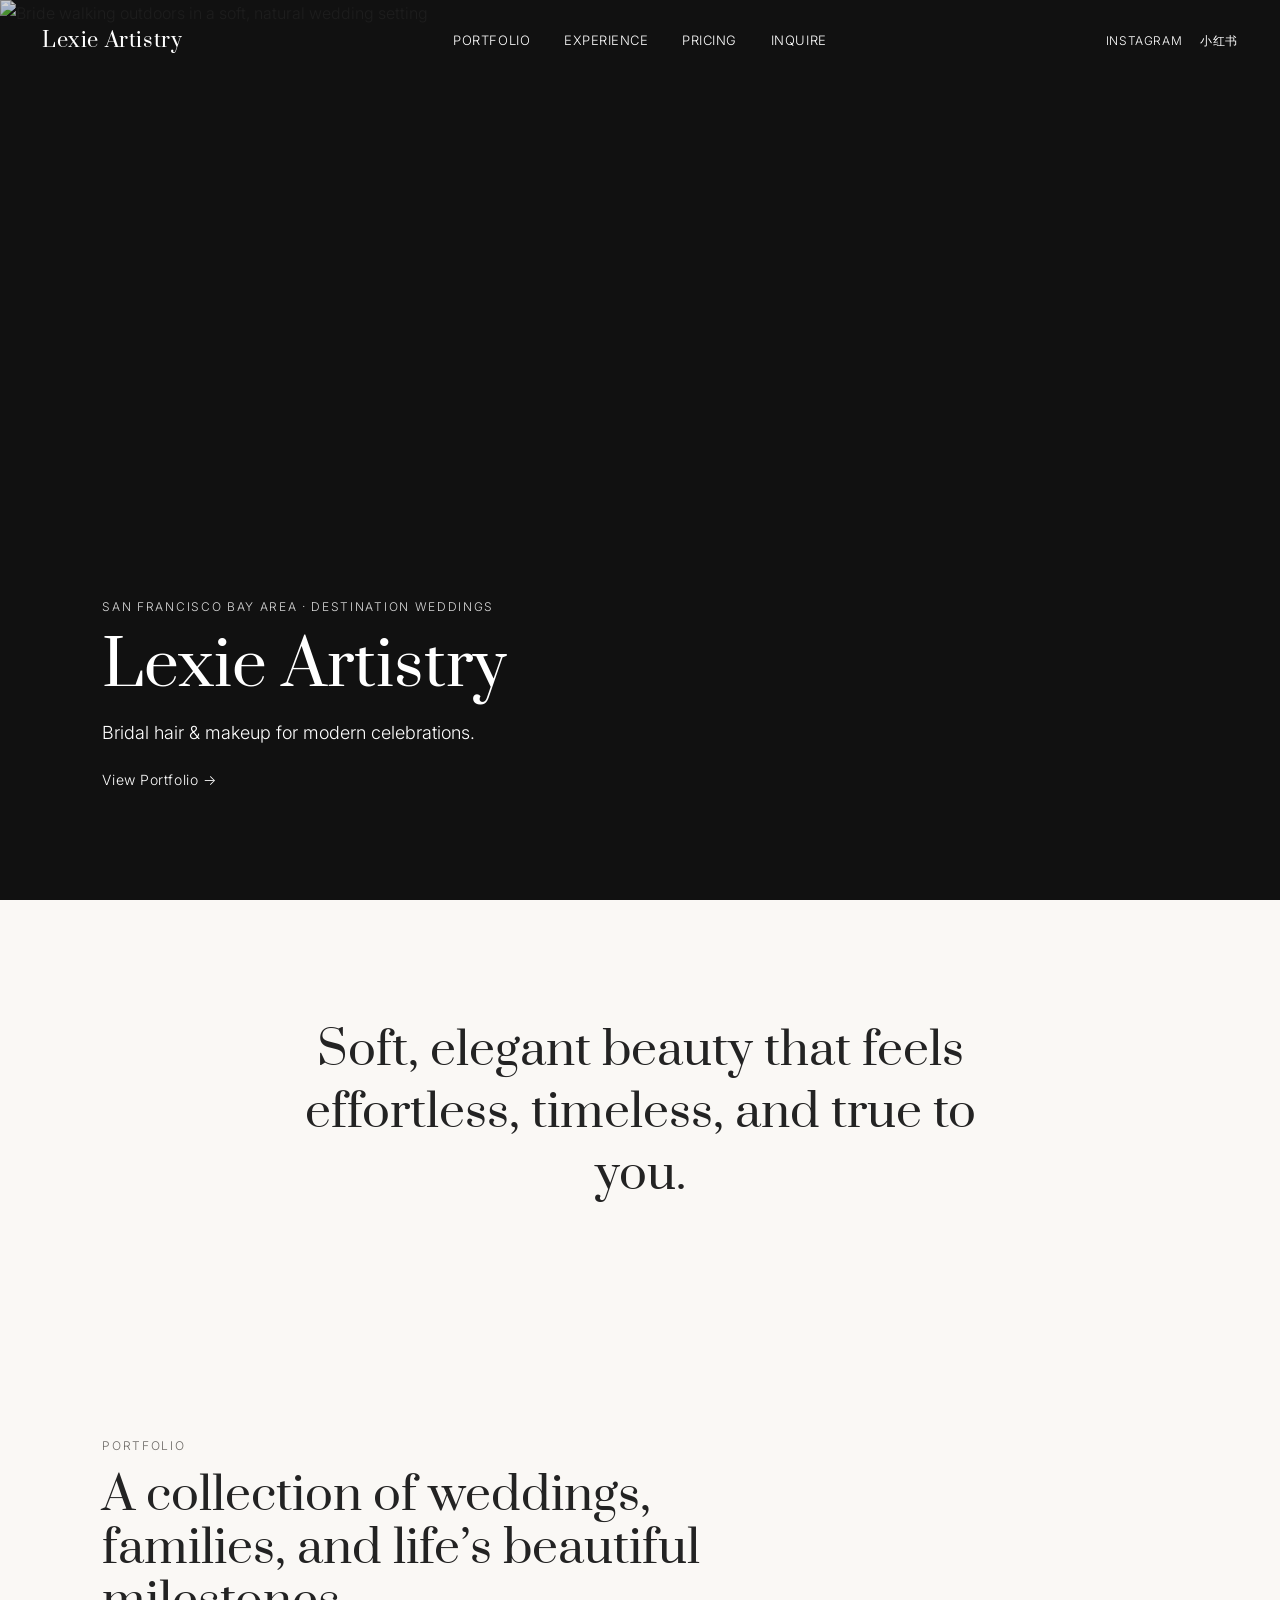
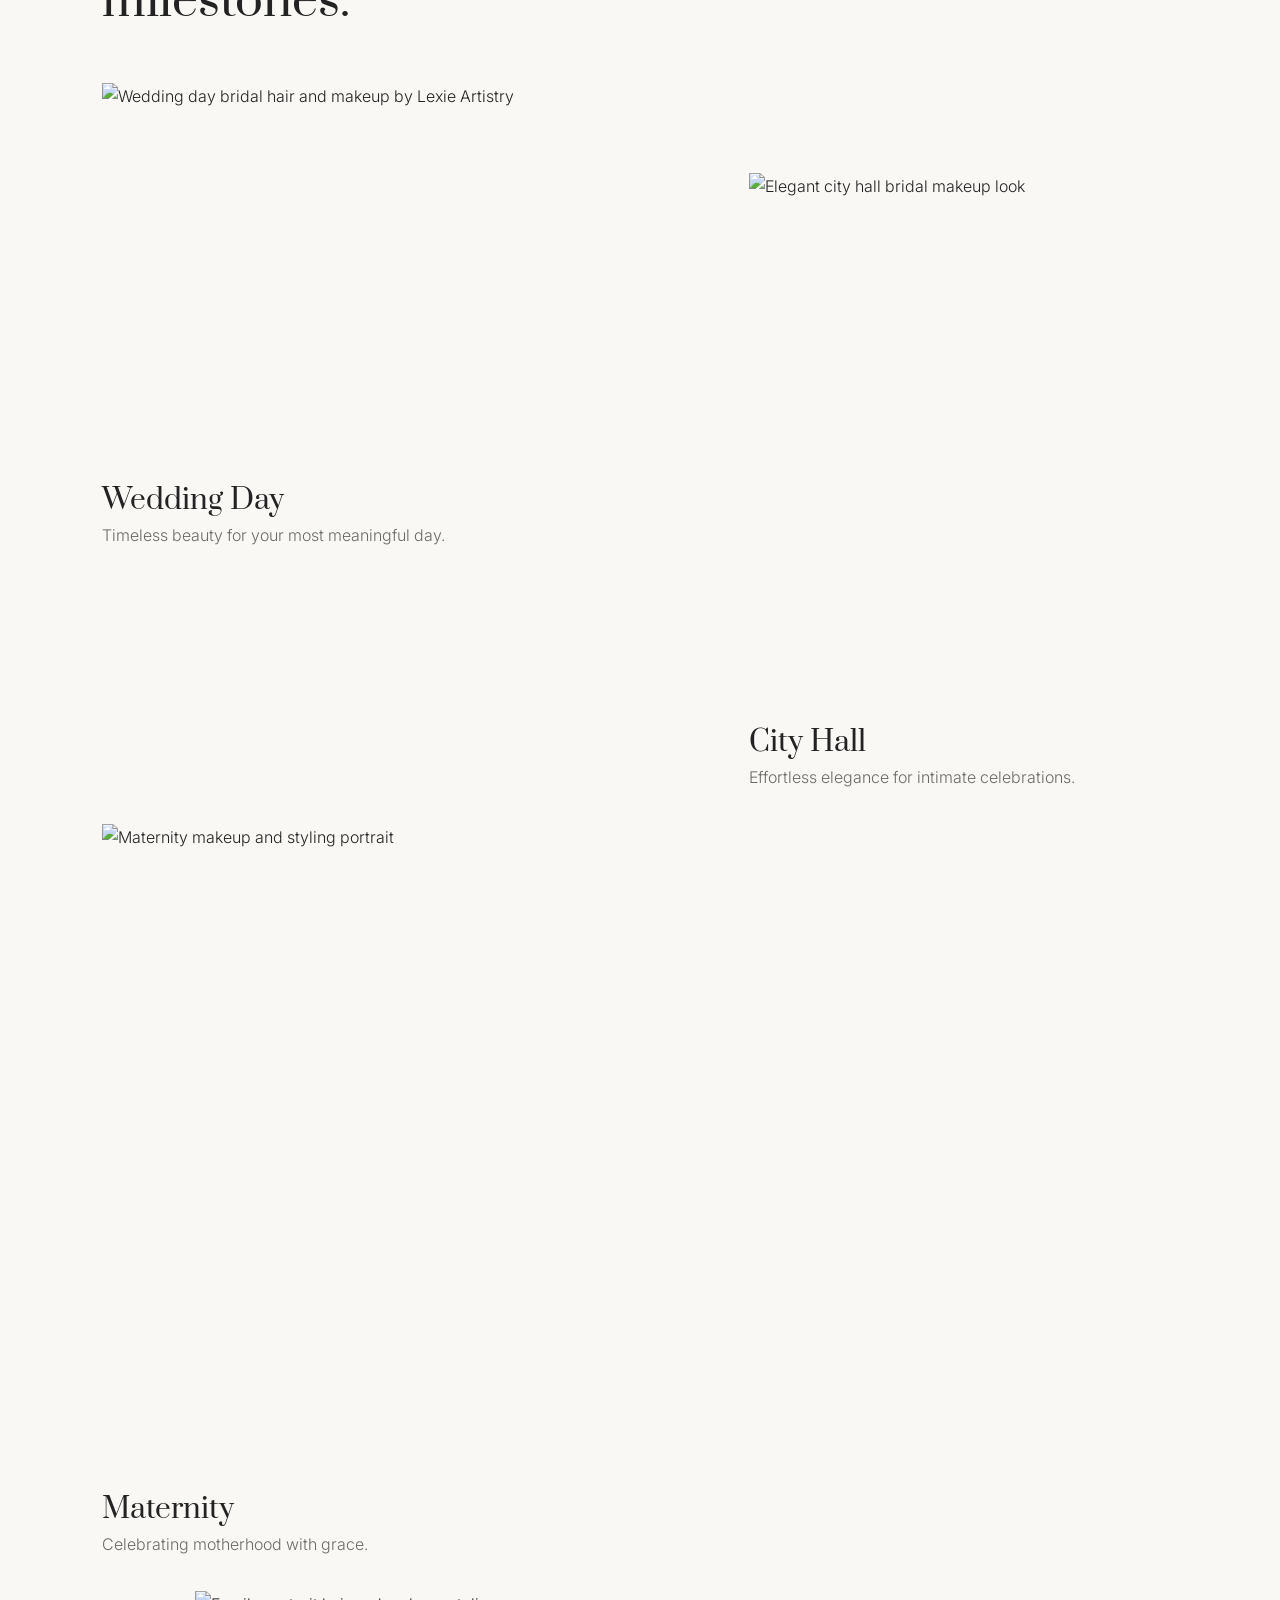
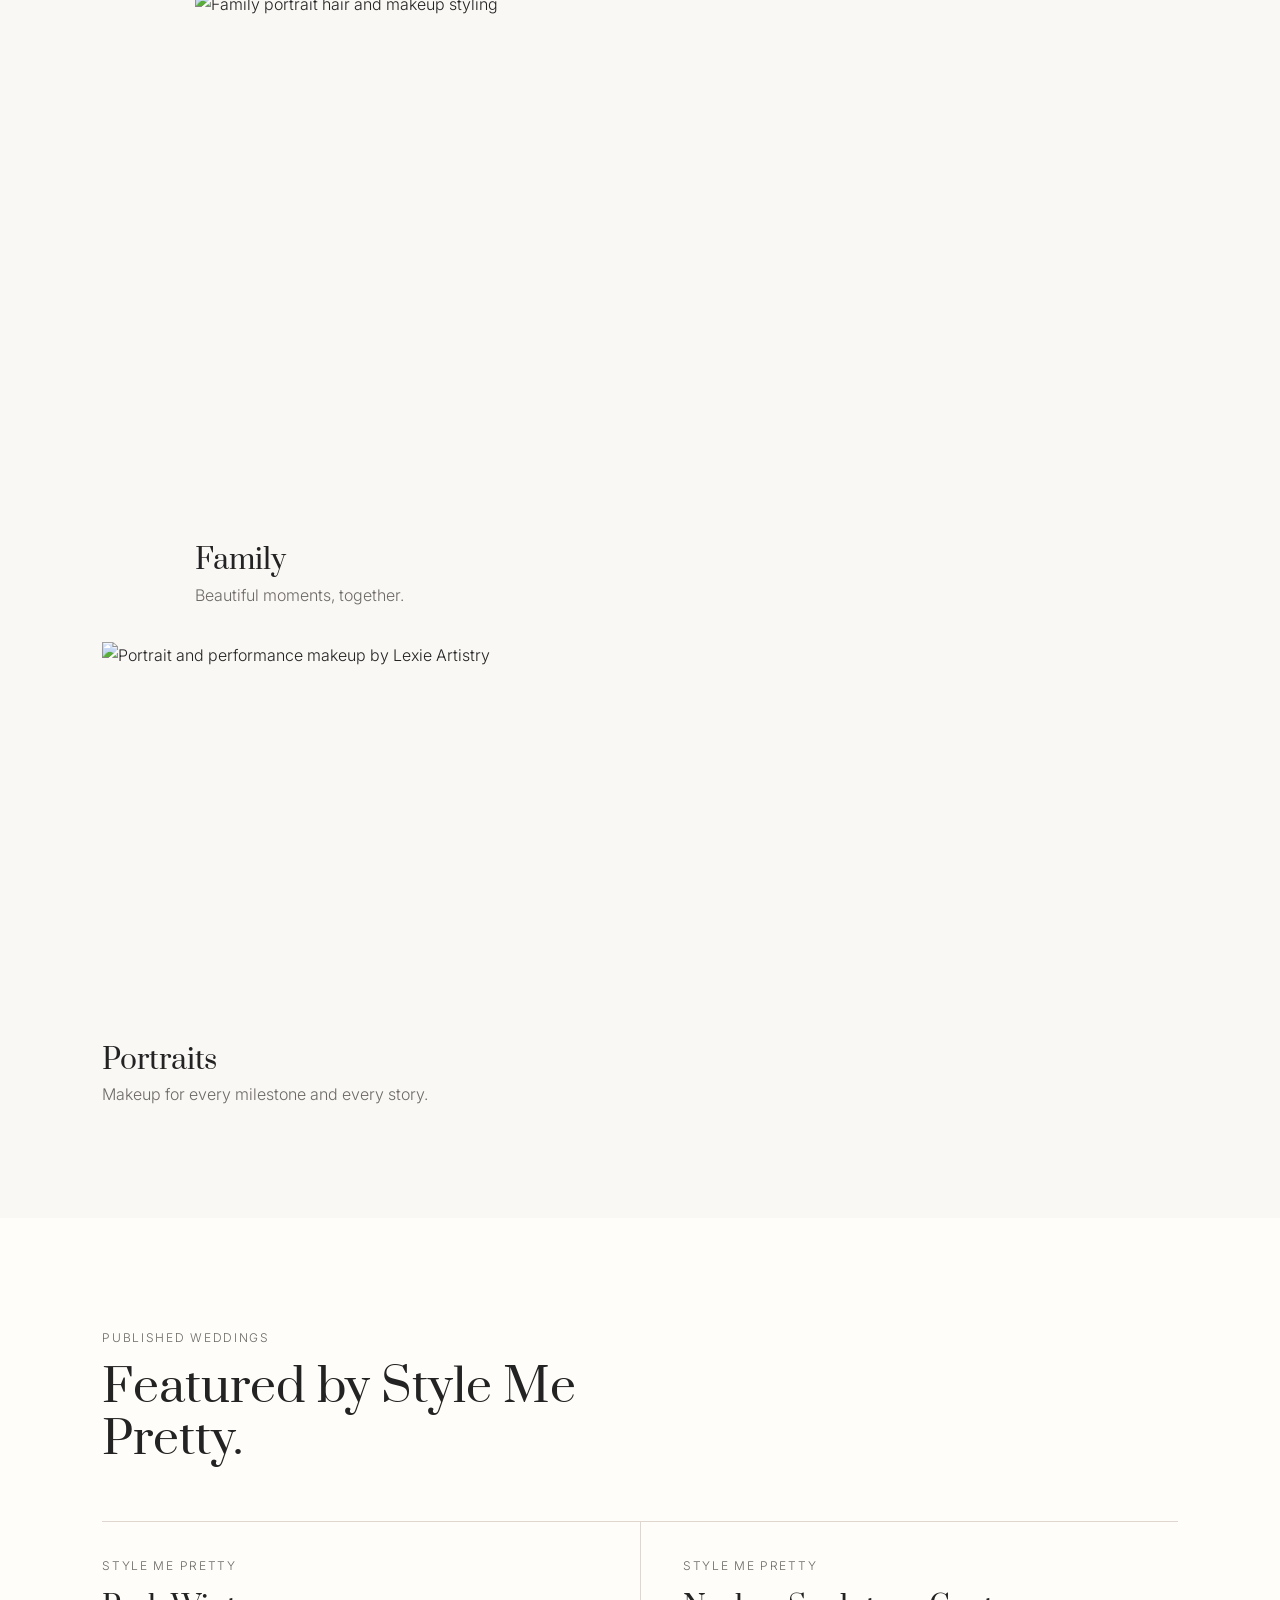
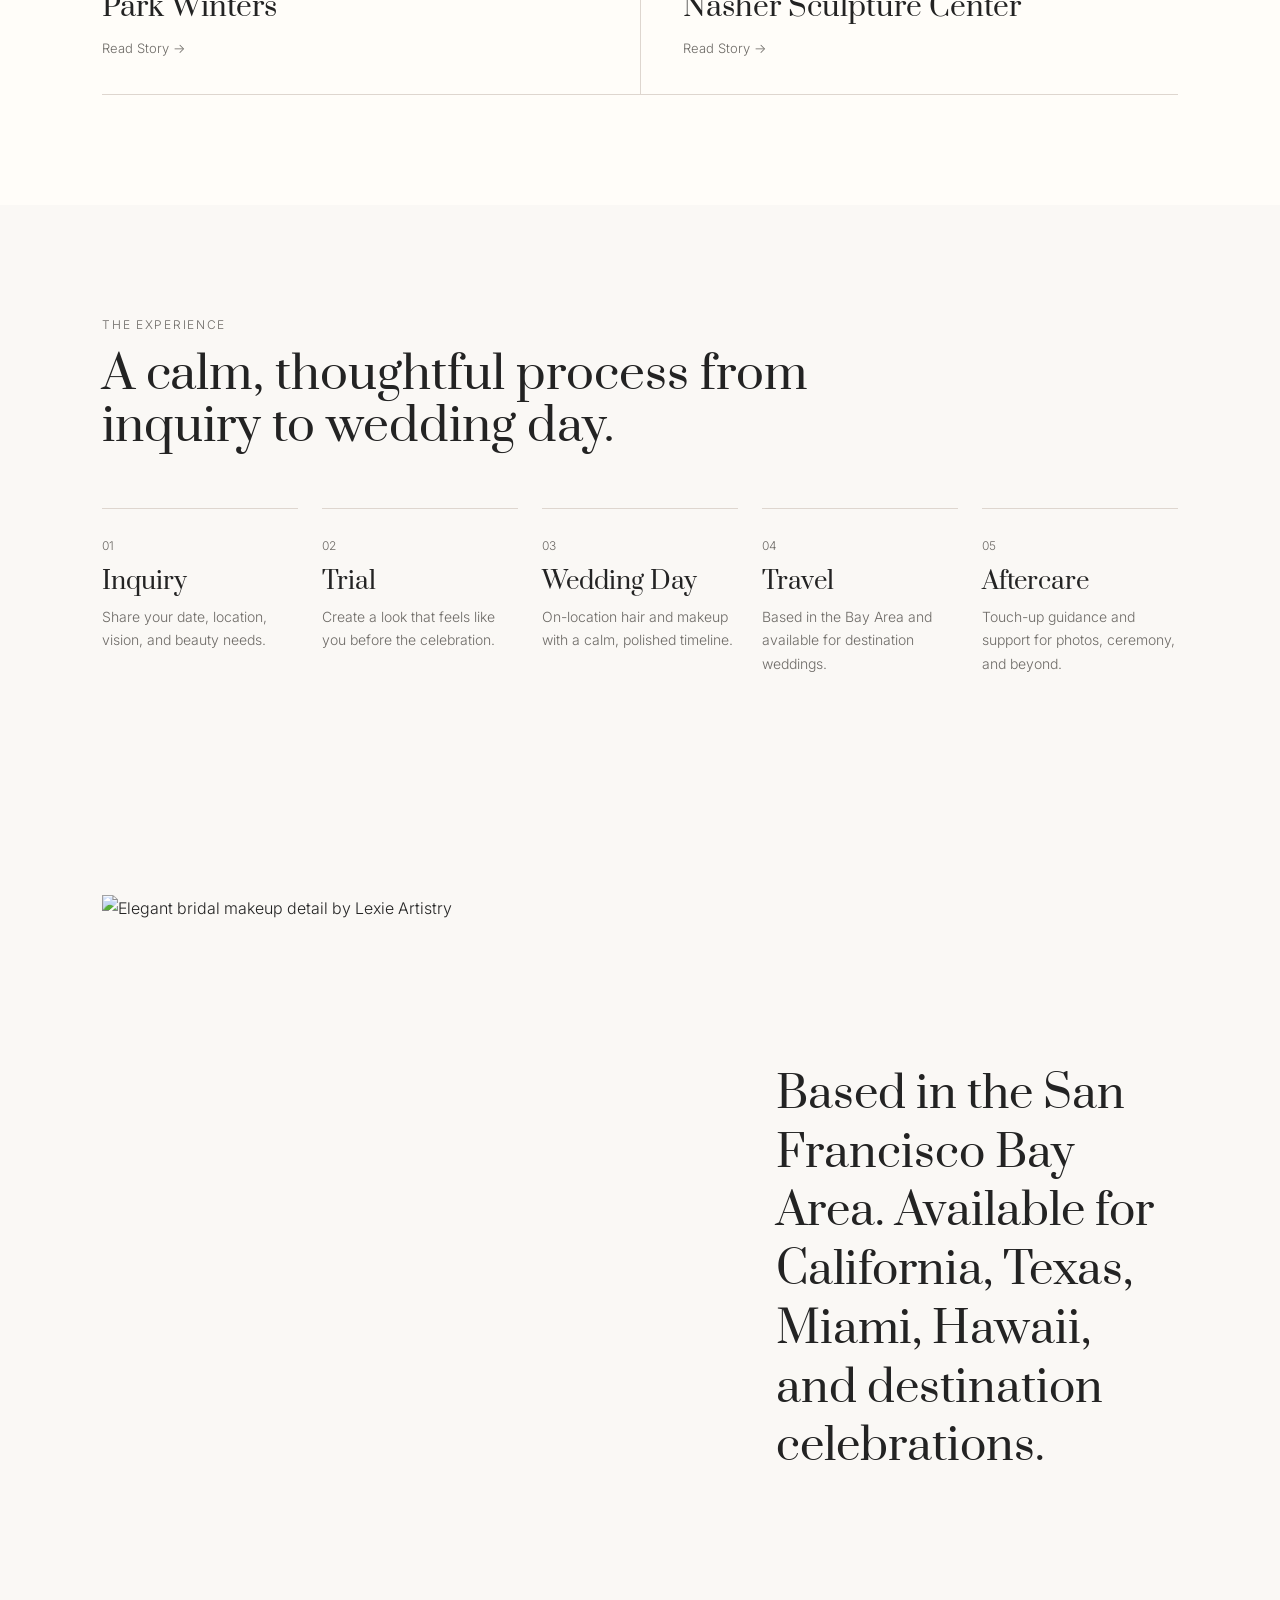
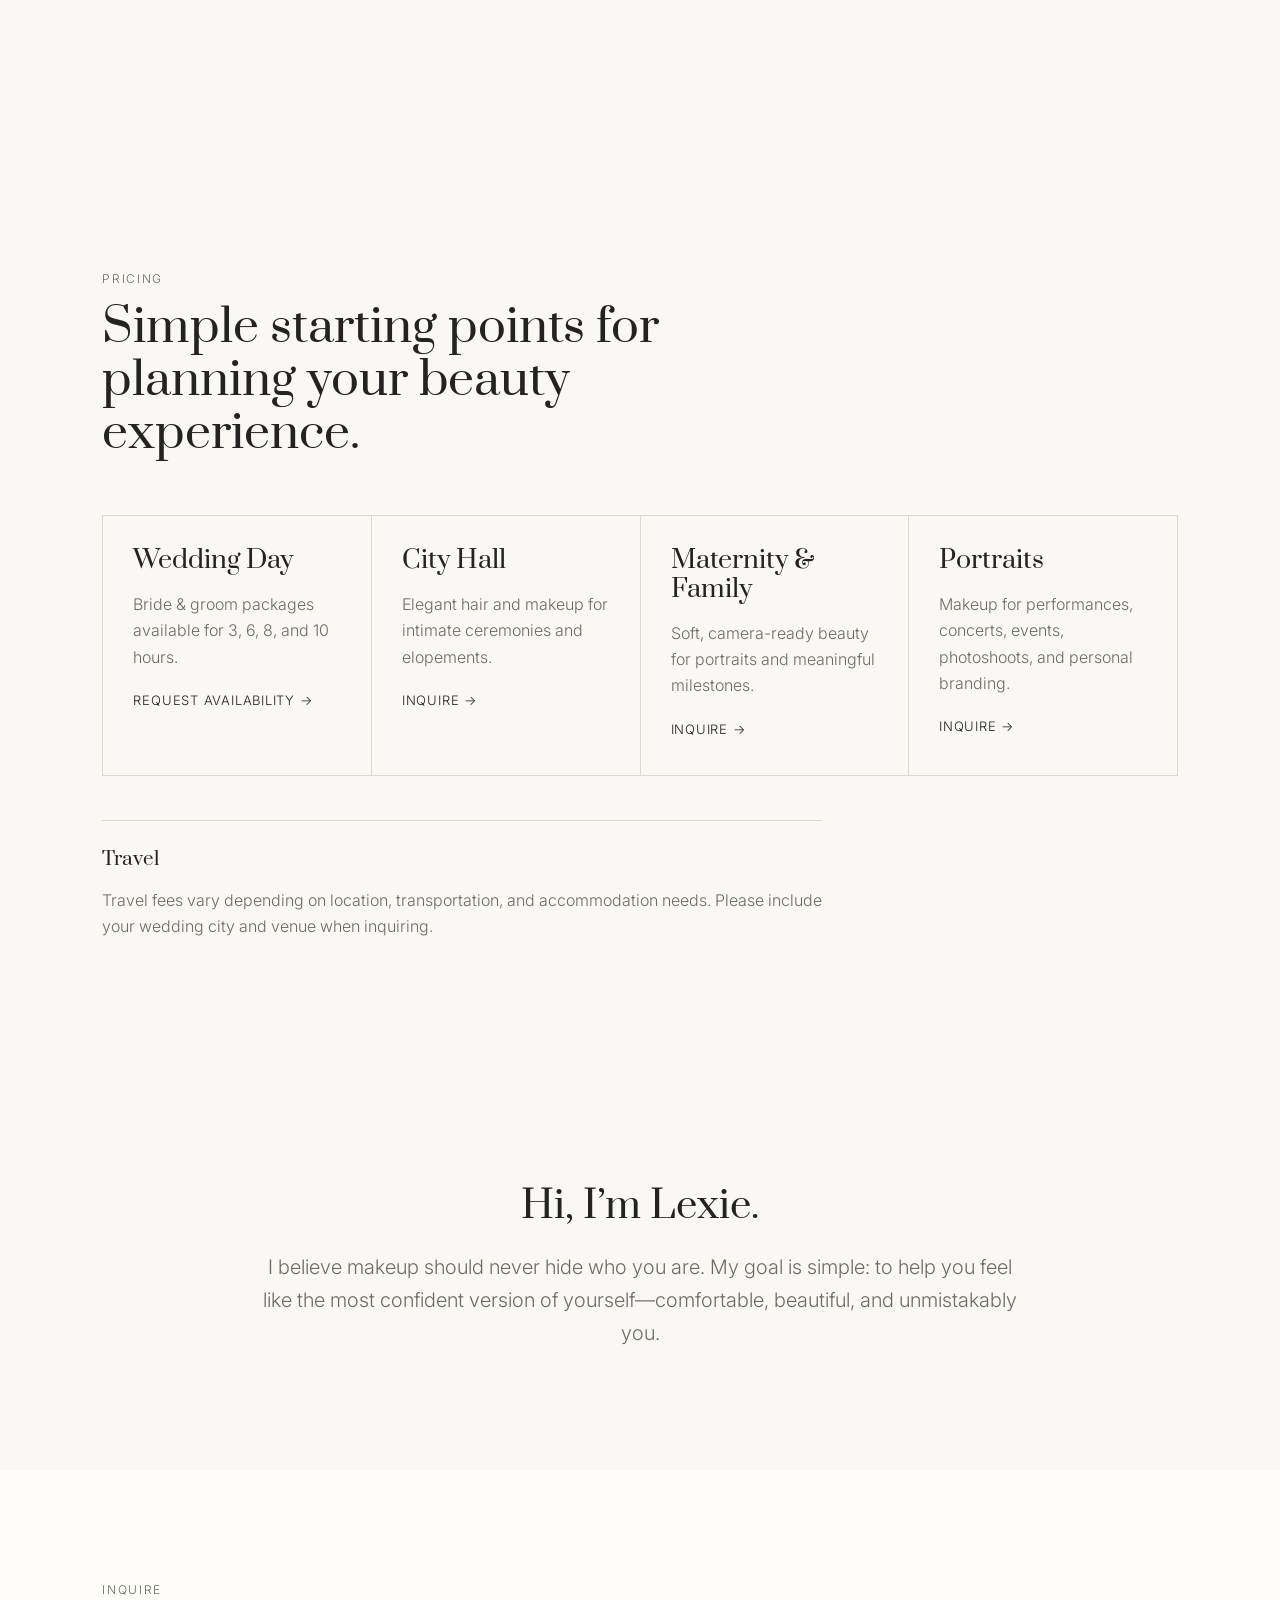
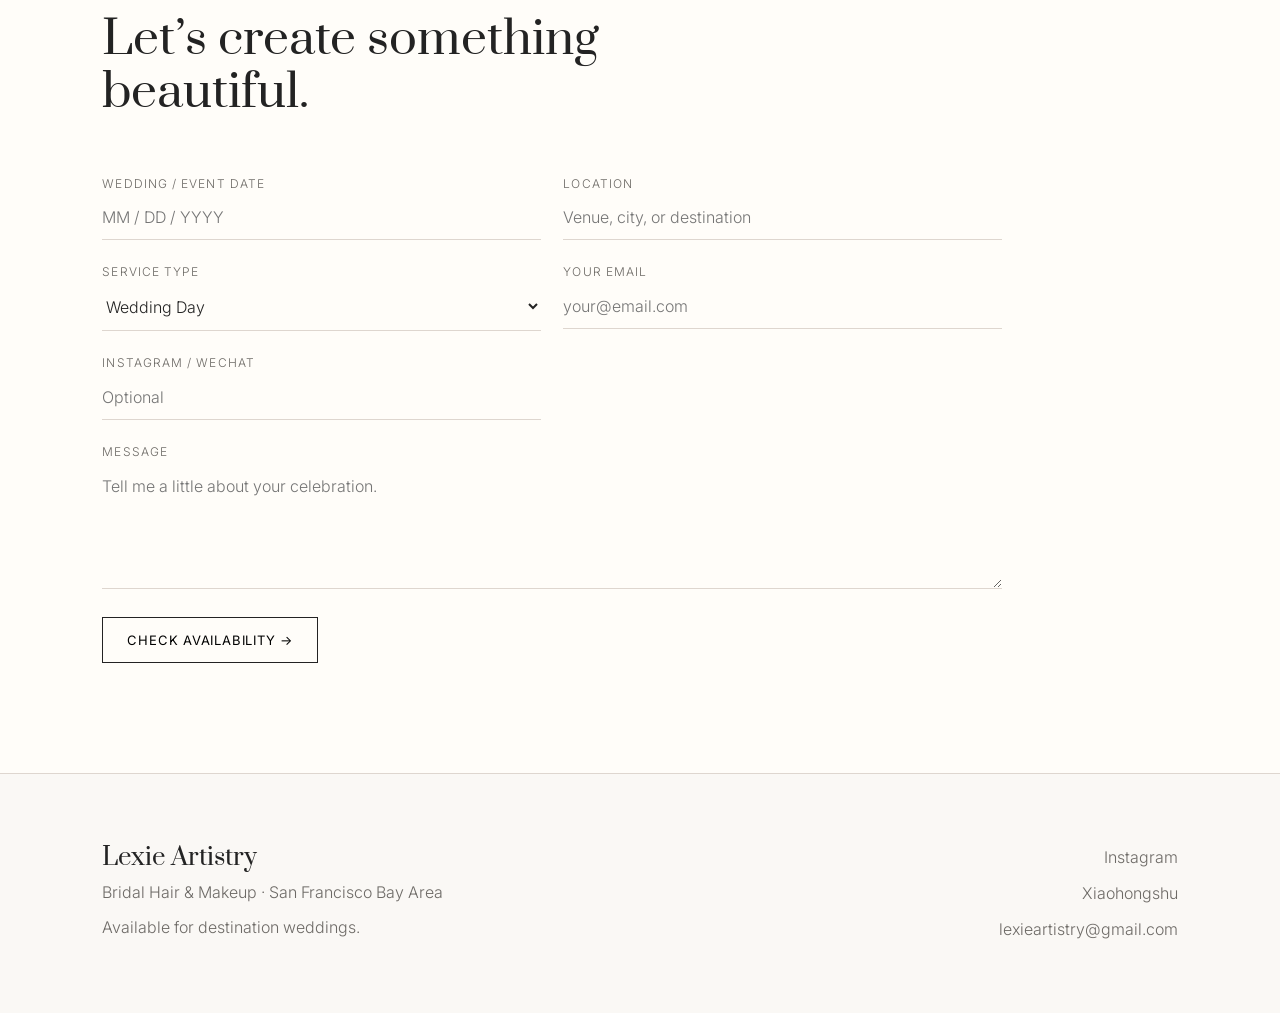
==== index.html @ 8cac89d6 "Add files via upload" ====
<!doctype html>
<html lang="en">
<head>
  <meta charset="utf-8" />
  <meta name="viewport" content="width=device-width, initial-scale=1" />
  <title>Lexie Artistry | Bay Area Bridal Hair & Makeup</title>
  <meta name="description" content="Lexie Artistry provides timeless bridal hair and makeup for modern celebrations. Based in the San Francisco Bay Area and available for destination weddings." />
  <meta name="keywords" content="Bay Area bridal makeup, San Francisco wedding makeup artist, destination wedding makeup artist, City Hall bridal makeup, maternity makeup, family photos makeup, portrait makeup" />
  <meta property="og:title" content="Lexie Artistry | Bridal Hair & Makeup" />
  <meta property="og:description" content="Timeless bridal hair and makeup for modern celebrations. Based in the San Francisco Bay Area, available for destination weddings." />
  <meta property="og:type" content="website" />
  <link rel="preconnect" href="https://fonts.googleapis.com">
  <link rel="preconnect" href="https://fonts.gstatic.com" crossorigin>
  <link href="https://fonts.googleapis.com/css2?family=Inter:wght@300;400;500&family=Prata&display=swap" rel="stylesheet">
  <link rel="stylesheet" href="style.css" />
</head>
<body>
  <header class="site-header" id="top">
    <a class="brand" href="#top">Lexie Artistry</a>
    <nav class="desktop-nav" aria-label="Main navigation">
      <a href="#portfolio">Portfolio</a>
      <a href="#experience">Experience</a>
      <a href="#pricing">Pricing</a>
      <a href="#inquire">Inquire</a>
    </nav>
    <div class="social-links desktop-social">
      <a href="#" aria-label="Instagram">Instagram</a>
      <a href="#" aria-label="Xiaohongshu">小红书</a>
    </div>
    <button class="menu-button" aria-expanded="false" aria-controls="mobileMenu">Menu</button>
  </header>

  <nav class="mobile-menu" id="mobileMenu" aria-label="Mobile navigation">
    <a href="#portfolio">Portfolio</a>
    <a href="#experience">Experience</a>
    <a href="#pricing">Pricing</a>
    <a href="#inquire">Inquire</a>
    <a href="#">Instagram</a>
    <a href="#">小红书</a>
  </nav>

  <main>
    <section class="hero" aria-label="Lexie Artistry bridal makeup hero">
      <img src="images/hero.jpg" alt="Bride walking outdoors in a soft, natural wedding setting" />
      <div class="hero-copy">
        <p class="eyebrow">San Francisco Bay Area · Destination Weddings</p>
        <h1>Lexie Artistry</h1>
        <p>Bridal hair & makeup for modern celebrations.</p>
        <a href="#portfolio" class="text-link">View Portfolio →</a>
      </div>
    </section>

    <section class="intro section-narrow">
      <p>Soft, elegant beauty that feels effortless, timeless, and true to you.</p>
    </section>

    <section class="section" id="portfolio">
      <div class="section-heading">
        <p class="eyebrow">Portfolio</p>
        <h2>A collection of weddings, families, and life’s beautiful milestones.</h2>
      </div>
      <div class="portfolio-grid">
        <article class="portfolio-card large">
          <img src="images/wedding-day.jpg" alt="Wedding day bridal hair and makeup by Lexie Artistry" />
          <div><h3>Wedding Day</h3><p>Timeless beauty for your most meaningful day.</p></div>
        </article>
        <article class="portfolio-card">
          <img src="images/city-hall.jpg" alt="Elegant city hall bridal makeup look" />
          <div><h3>City Hall</h3><p>Effortless elegance for intimate celebrations.</p></div>
        </article>
        <article class="portfolio-card">
          <img src="images/maternity.jpg" alt="Maternity makeup and styling portrait" />
          <div><h3>Maternity</h3><p>Celebrating motherhood with grace.</p></div>
        </article>
        <article class="portfolio-card">
          <img src="images/family.jpg" alt="Family portrait hair and makeup styling" />
          <div><h3>Family</h3><p>Beautiful moments, together.</p></div>
        </article>
        <article class="portfolio-card large">
          <img src="images/portraits.jpg" alt="Portrait and performance makeup by Lexie Artistry" />
          <div><h3>Portraits</h3><p>Makeup for every milestone and every story.</p></div>
        </article>
      </div>
    </section>

    <section class="published section-soft">
      <div class="section-heading small">
        <p class="eyebrow">Published Weddings</p>
        <h2>Featured by Style Me Pretty.</h2>
      </div>
      <div class="published-list">
        <a class="published-item" href="https://www.stylemepretty.com/2024/06/25/a-relaxed-outdoor-wedding-in-calming-shades-of-blue-at-park-winters/" target="_blank" rel="noopener">
          <span>Style Me Pretty</span>
          <strong>Park Winters</strong>
          <em>Read Story →</em>
        </a>
        <a class="published-item" href="https://www.stylemepretty.com/2023/04/11/art-infused-intimate-outdoor-wedding-at-nasher-sculpture-center/" target="_blank" rel="noopener">
          <span>Style Me Pretty</span>
          <strong>Nasher Sculpture Center</strong>
          <em>Read Story →</em>
        </a>
      </div>
    </section>

    <section class="section" id="experience">
      <div class="section-heading">
        <p class="eyebrow">The Experience</p>
        <h2>A calm, thoughtful process from inquiry to wedding day.</h2>
      </div>
      <div class="experience-steps">
        <div><span>01</span><h3>Inquiry</h3><p>Share your date, location, vision, and beauty needs.</p></div>
        <div><span>02</span><h3>Trial</h3><p>Create a look that feels like you before the celebration.</p></div>
        <div><span>03</span><h3>Wedding Day</h3><p>On-location hair and makeup with a calm, polished timeline.</p></div>
        <div><span>04</span><h3>Travel</h3><p>Based in the Bay Area and available for destination weddings.</p></div>
        <div><span>05</span><h3>Aftercare</h3><p>Touch-up guidance and support for photos, ceremony, and beyond.</p></div>
      </div>
    </section>

    <section class="section image-break">
      <img src="images/work-1.jpg" alt="Elegant bridal makeup detail by Lexie Artistry" />
      <p>Based in the San Francisco Bay Area. Available for California, Texas, Miami, Hawaii, and destination celebrations.</p>
    </section>

    <section class="section" id="pricing">
      <div class="section-heading">
        <p class="eyebrow">Pricing</p>
        <h2>Simple starting points for planning your beauty experience.</h2>
      </div>
      <div class="pricing-grid">
        <article><h3>Wedding Day</h3><p>Bride & groom packages available for 3, 6, 8, and 10 hours.</p><a href="#inquire">Request Availability →</a></article>
        <article><h3>City Hall</h3><p>Elegant hair and makeup for intimate ceremonies and elopements.</p><a href="#inquire">Inquire →</a></article>
        <article><h3>Maternity & Family</h3><p>Soft, camera-ready beauty for portraits and meaningful milestones.</p><a href="#inquire">Inquire →</a></article>
        <article><h3>Portraits</h3><p>Makeup for performances, concerts, events, photoshoots, and personal branding.</p><a href="#inquire">Inquire →</a></article>
      </div>
      <div class="faq-note">
        <h3>Travel</h3>
        <p>Travel fees vary depending on location, transportation, and accommodation needs. Please include your wedding city and venue when inquiring.</p>
      </div>
    </section>

    <section class="about section-narrow">
      <h2>Hi, I’m Lexie.</h2>
      <p>I believe makeup should never hide who you are. My goal is simple: to help you feel like the most confident version of yourself—comfortable, beautiful, and unmistakably you.</p>
    </section>

    <section class="inquire section-soft" id="inquire">
      <div class="section-heading small">
        <p class="eyebrow">Inquire</p>
        <h2>Let’s create something beautiful.</h2>
      </div>
      <form action="mailto:lexieartistry@gmail.com" method="post" enctype="text/plain" class="inquiry-form">
        <label>Wedding / Event Date<input type="text" name="date" placeholder="MM / DD / YYYY" /></label>
        <label>Location<input type="text" name="location" placeholder="Venue, city, or destination" /></label>
        <label>Service Type<select name="service"><option>Wedding Day</option><option>City Hall</option><option>Maternity</option><option>Family</option><option>Portraits</option><option>Destination Wedding</option></select></label>
        <label>Your Email<input type="email" name="email" placeholder="your@email.com" /></label>
        <label>Instagram / WeChat<input type="text" name="social" placeholder="Optional" /></label>
        <label class="full">Message<textarea name="message" rows="5" placeholder="Tell me a little about your celebration."></textarea></label>
        <button type="submit">Check Availability →</button>
      </form>
    </section>
  </main>

  <footer class="footer">
    <div>
      <h2>Lexie Artistry</h2>
      <p>Bridal Hair & Makeup · San Francisco Bay Area</p>
      <p>Available for destination weddings.</p>
    </div>
    <div class="footer-links">
      <a href="#">Instagram</a>
      <a href="#">Xiaohongshu</a>
      <a href="mailto:lexieartistry@gmail.com">lexieartistry@gmail.com</a>
    </div>
  </footer>

  <script src="script.js"></script>
  <script type="application/ld+json">
  {
    "@context": "https://schema.org",
    "@type": "BeautySalon",
    "name": "Lexie Artistry",
    "email": "lexieartistry@gmail.com",
    "areaServed": ["San Francisco Bay Area", "California", "United States"],
    "description": "Bridal hair and makeup artist based in the San Francisco Bay Area and available for destination weddings.",
    "sameAs": ["https://www.stylemepretty.com/2024/06/25/a-relaxed-outdoor-wedding-in-calming-shades-of-blue-at-park-winters/", "https://www.stylemepretty.com/2023/04/11/art-infused-intimate-outdoor-wedding-at-nasher-sculpture-center/"]
  }
  </script>
</body>
</html>
---- style.css ----
:root{
  --bg:#faf8f5;
  --ink:#232323;
  --muted:#6d6a66;
  --line:#ded6cf;
  --linen:#e9e3dd;
  --taupe:#d6ccc3;
  --white:#fffdf9;
}
*{box-sizing:border-box}
html{scroll-behavior:smooth}
body{margin:0;background:var(--bg);color:var(--ink);font-family:Inter,system-ui,sans-serif;font-weight:300;line-height:1.65}
a{color:inherit;text-decoration:none}
img{display:block;width:100%;height:auto}
.site-header{position:fixed;top:0;left:0;right:0;z-index:10;display:grid;grid-template-columns:1fr auto 1fr;align-items:center;padding:24px 42px;color:#fff;transition:background .35s,color .35s,border .35s}
.site-header.scrolled{background:rgba(250,248,245,.94);backdrop-filter:blur(12px);color:var(--ink);border-bottom:1px solid rgba(35,35,35,.08)}
.brand{font-family:Prata,serif;font-size:20px;letter-spacing:.03em}
.desktop-nav{display:flex;gap:34px;font-size:13px;letter-spacing:.04em;text-transform:uppercase}
.desktop-social{justify-self:end;display:flex;gap:18px;font-size:12px;text-transform:uppercase;letter-spacing:.05em}
.desktop-nav a,.social-links a,.text-link{position:relative}
.desktop-nav a:after,.social-links a:after,.text-link:after{content:"";position:absolute;left:0;right:0;bottom:-4px;height:1px;background:currentColor;transform:scaleX(0);transform-origin:left;transition:transform .25s}
.desktop-nav a:hover:after,.social-links a:hover:after,.text-link:hover:after{transform:scaleX(1)}
.menu-button{display:none;background:none;border:0;color:inherit;font:inherit;text-transform:uppercase;letter-spacing:.04em}
.mobile-menu{display:none}
.hero{height:100svh;position:relative;overflow:hidden;background:#111}
.hero img{height:100%;object-fit:cover;filter:brightness(.82)}
.hero-copy{position:absolute;left:8vw;bottom:12vh;max-width:460px;color:#fff}
.eyebrow{font-size:12px;text-transform:uppercase;letter-spacing:.14em;color:var(--muted);margin:0 0 14px}.hero .eyebrow{color:rgba(255,255,255,.84)}
h1,h2,h3{font-family:Prata,serif;font-weight:400;line-height:1.15;margin:0}
h1{font-size:clamp(38px,5vw,62px);margin-bottom:16px}
.hero-copy p:not(.eyebrow){font-size:18px;margin:0 0 18px}.text-link{font-size:14px;letter-spacing:.04em}
.section{padding:110px 8vw}.section-narrow{padding:120px 20vw;text-align:center}.section-soft{padding:110px 8vw;background:var(--white)}
.intro p{font-family:Prata,serif;font-size:clamp(27px,4vw,46px);line-height:1.35;margin:0}.section-heading{max-width:720px;margin-bottom:54px}.section-heading.small{max-width:560px}.section-heading h2{font-size:clamp(28px,3.6vw,46px);color:var(--ink)}
.portfolio-grid{display:grid;grid-template-columns:repeat(12,1fr);gap:34px;align-items:start}.portfolio-card{grid-column:span 6}.portfolio-card.large{grid-column:span 7}.portfolio-card:nth-child(2){margin-top:90px;grid-column:span 5}.portfolio-card:nth-child(4){grid-column:2/span 5}.portfolio-card img{aspect-ratio:4/5;object-fit:cover}.portfolio-card.large img{aspect-ratio:16/10}.portfolio-card h3{font-size:28px;margin-top:18px}.portfolio-card p{color:var(--muted);margin:.35rem 0 0}
.published-list{display:grid;grid-template-columns:1fr 1fr;border-top:1px solid var(--line)}.published-item{padding:34px 0;border-bottom:1px solid var(--line);display:grid;gap:8px}.published-item+ .published-item{padding-left:42px;border-left:1px solid var(--line)}.published-item span{font-size:12px;text-transform:uppercase;letter-spacing:.14em;color:var(--muted)}.published-item strong{font-family:Prata,serif;font-size:28px;font-weight:400}.published-item em{font-style:normal;font-size:13px;color:var(--muted)}
.experience-steps{display:grid;grid-template-columns:repeat(5,1fr);gap:24px}.experience-steps div{border-top:1px solid var(--line);padding-top:22px}.experience-steps span{font-size:12px;color:var(--muted)}.experience-steps h3{font-size:24px;margin:10px 0}.experience-steps p{color:var(--muted);font-size:14px;margin:0}
.image-break{display:grid;grid-template-columns:1.2fr .8fr;gap:70px;align-items:center}.image-break img{aspect-ratio:4/5;object-fit:cover}.image-break p{font-family:Prata,serif;font-size:clamp(28px,3.4vw,44px);line-height:1.35;margin:0}
.pricing-grid{display:grid;grid-template-columns:repeat(4,1fr);gap:0;border-top:1px solid var(--line);border-left:1px solid var(--line)}.pricing-grid article{padding:30px;border-right:1px solid var(--line);border-bottom:1px solid var(--line);min-height:260px}.pricing-grid h3{font-size:25px}.pricing-grid p,.faq-note p{color:var(--muted)}.pricing-grid a{font-size:13px;text-transform:uppercase;letter-spacing:.06em}.faq-note{max-width:720px;margin-top:44px;border-top:1px solid var(--line);padding-top:28px}.about h2{font-size:38px;margin-bottom:22px}.about p{font-size:20px;color:var(--muted);margin:0}
.inquiry-form{display:grid;grid-template-columns:1fr 1fr;gap:22px;max-width:900px}.inquiry-form label{font-size:12px;text-transform:uppercase;letter-spacing:.09em;color:var(--muted)}.inquiry-form input,.inquiry-form select,.inquiry-form textarea{width:100%;border:0;border-bottom:1px solid var(--line);background:transparent;padding:14px 0 12px;color:var(--ink);font:300 16px Inter,sans-serif;border-radius:0}.inquiry-form .full{grid-column:1/-1}.inquiry-form button{width:max-content;border:1px solid var(--ink);background:transparent;padding:14px 24px;font:400 13px Inter,sans-serif;letter-spacing:.06em;text-transform:uppercase;cursor:pointer;transition:background .25s}.inquiry-form button:hover{background:var(--linen)}
.footer{padding:70px 8vw;display:flex;justify-content:space-between;gap:40px;border-top:1px solid var(--line)}.footer h2{font-size:24px}.footer p{color:var(--muted);margin:8px 0 0}.footer-links{display:flex;flex-direction:column;gap:10px;align-items:flex-end;color:var(--muted)}
@media (max-width:860px){.site-header{grid-template-columns:1fr auto;padding:20px}.desktop-nav,.desktop-social{display:none}.menu-button{display:block}.mobile-menu{position:fixed;inset:64px 0 auto 0;z-index:9;background:var(--bg);padding:30px 20px;display:none;flex-direction:column;gap:22px;border-bottom:1px solid var(--line)}.mobile-menu.open{display:flex}.hero-copy{left:24px;right:24px;bottom:9vh}.section,.section-soft{padding:78px 24px}.section-narrow{padding:86px 28px}.portfolio-grid,.published-list,.experience-steps,.image-break,.pricing-grid,.inquiry-form{display:block}.portfolio-card,.portfolio-card.large,.portfolio-card:nth-child(2),.portfolio-card:nth-child(4){margin:0 0 48px}.published-item,.published-item+.published-item{padding:28px 0;border-left:0}.experience-steps div{margin-bottom:28px}.image-break img{margin-bottom:34px}.pricing-grid{border-left:0}.pricing-grid article{border-left:0;border-right:0;padding:26px 0}.footer{display:block}.footer-links{align-items:flex-start;margin-top:28px}}
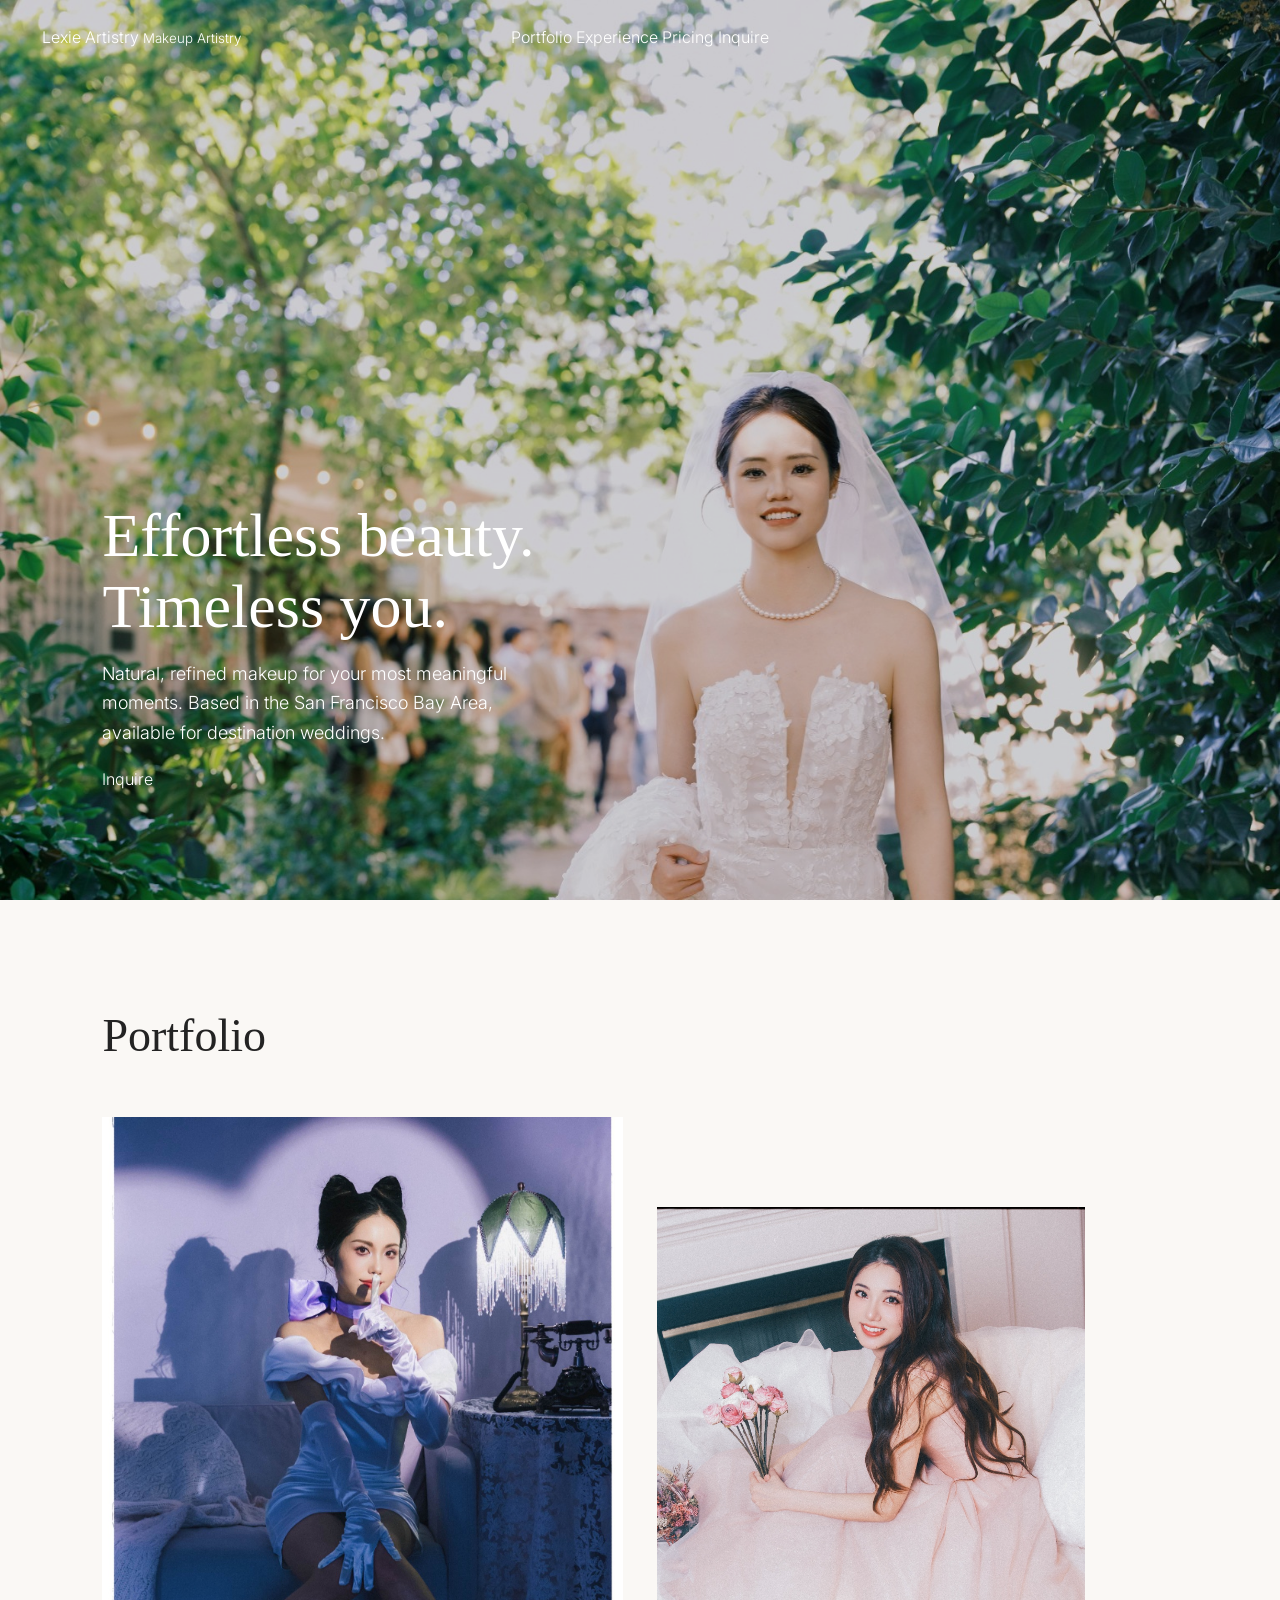
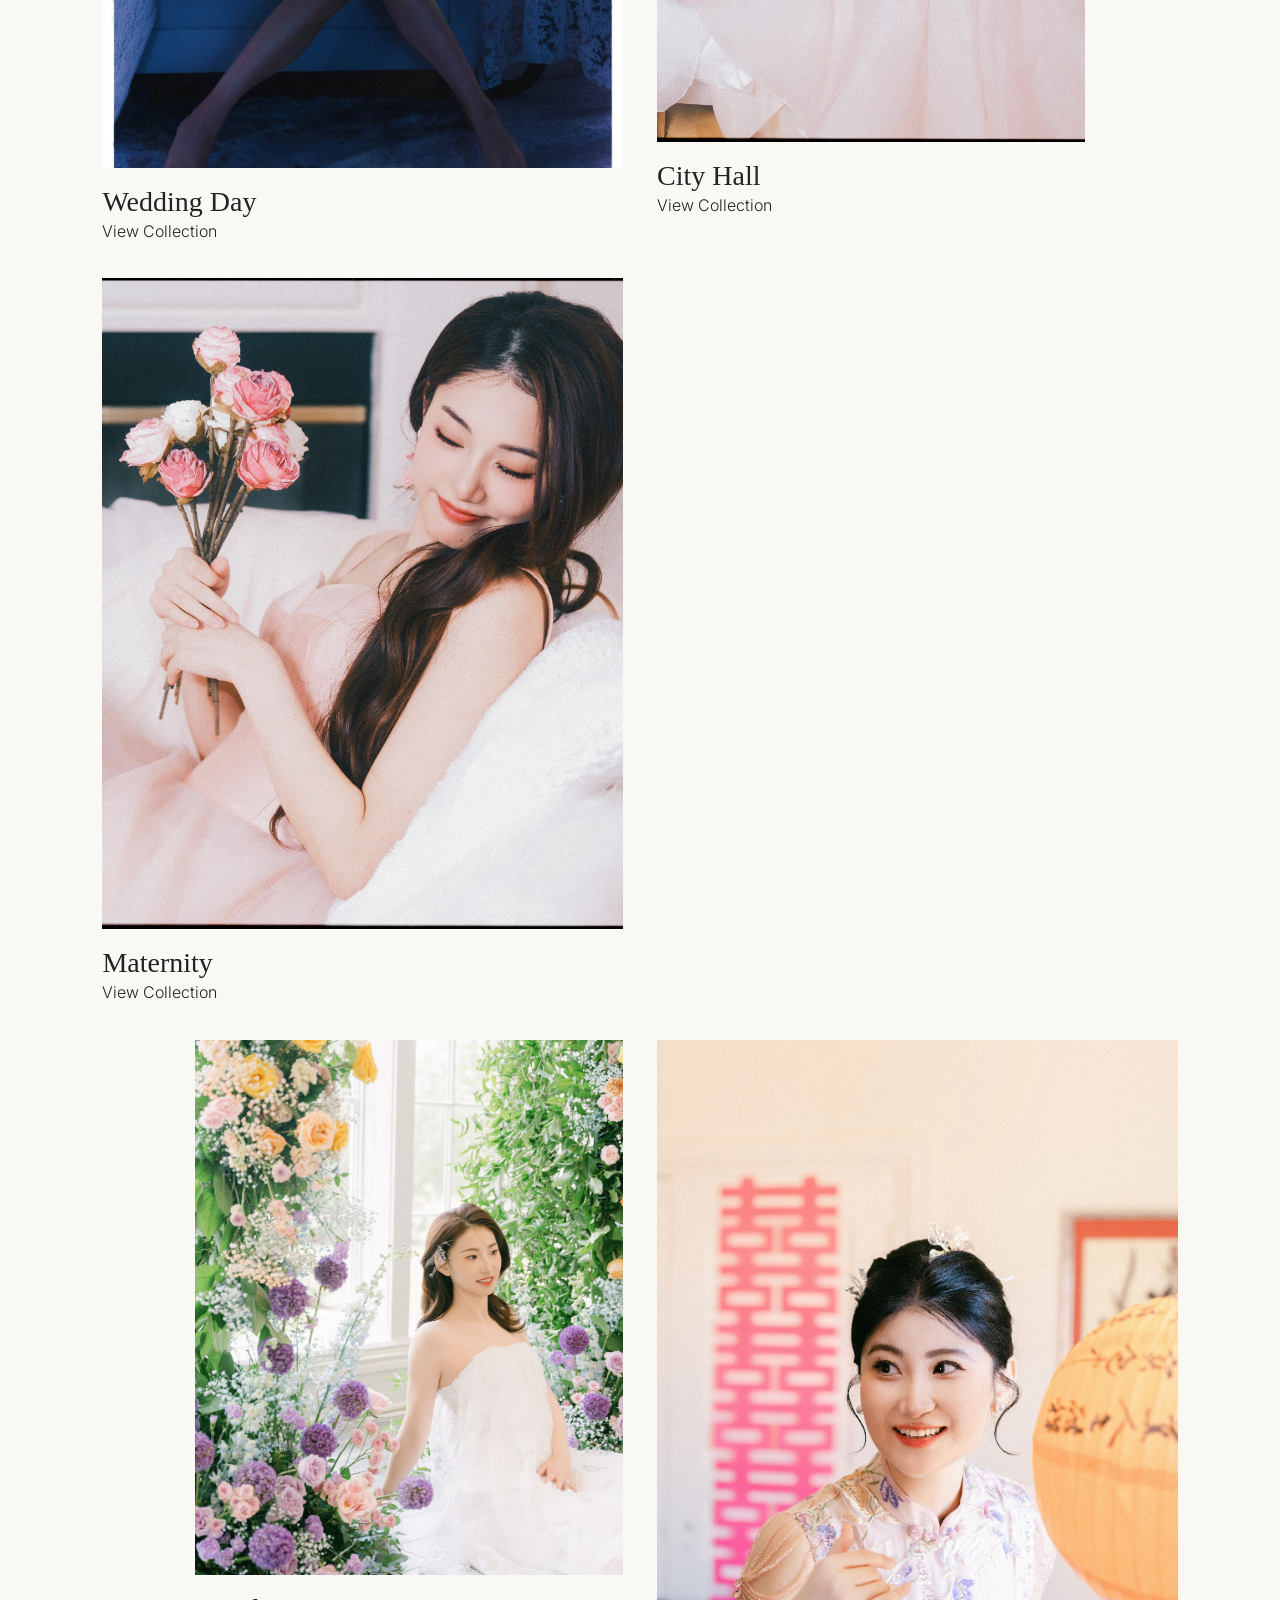
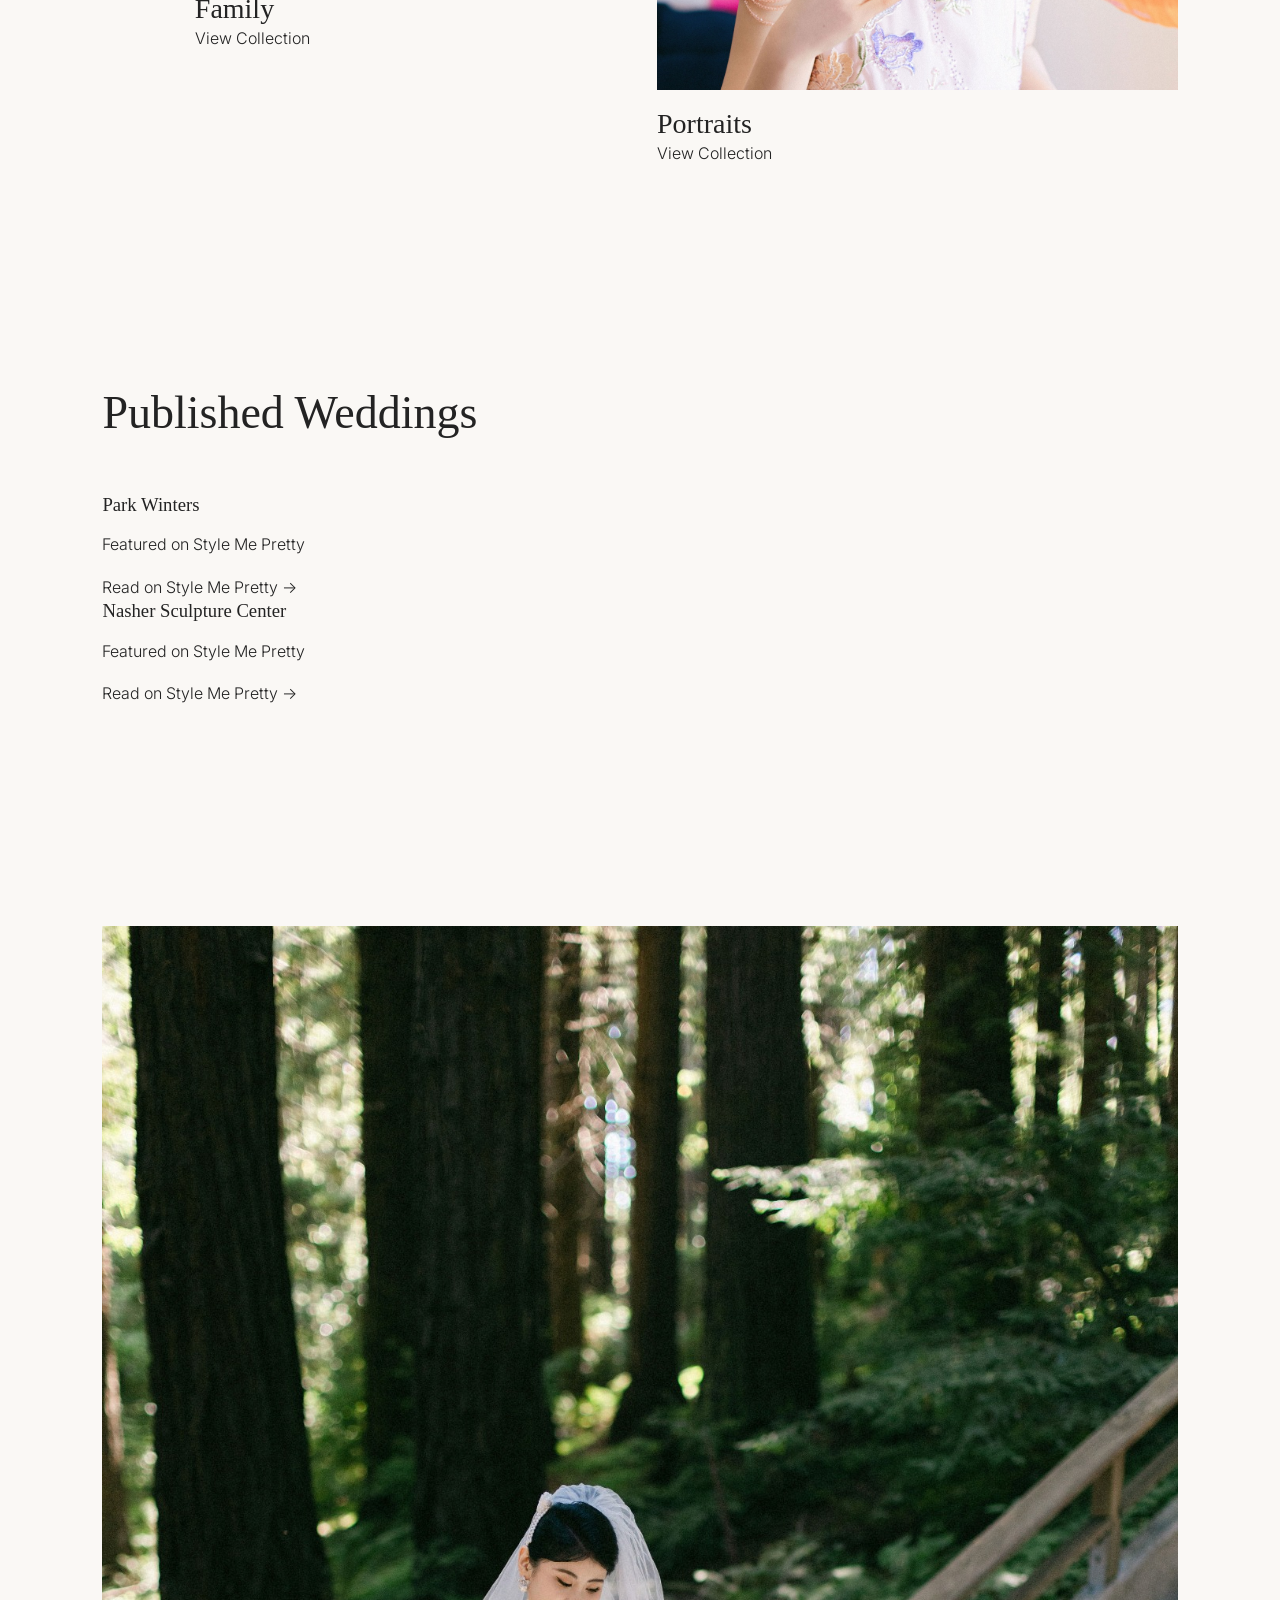
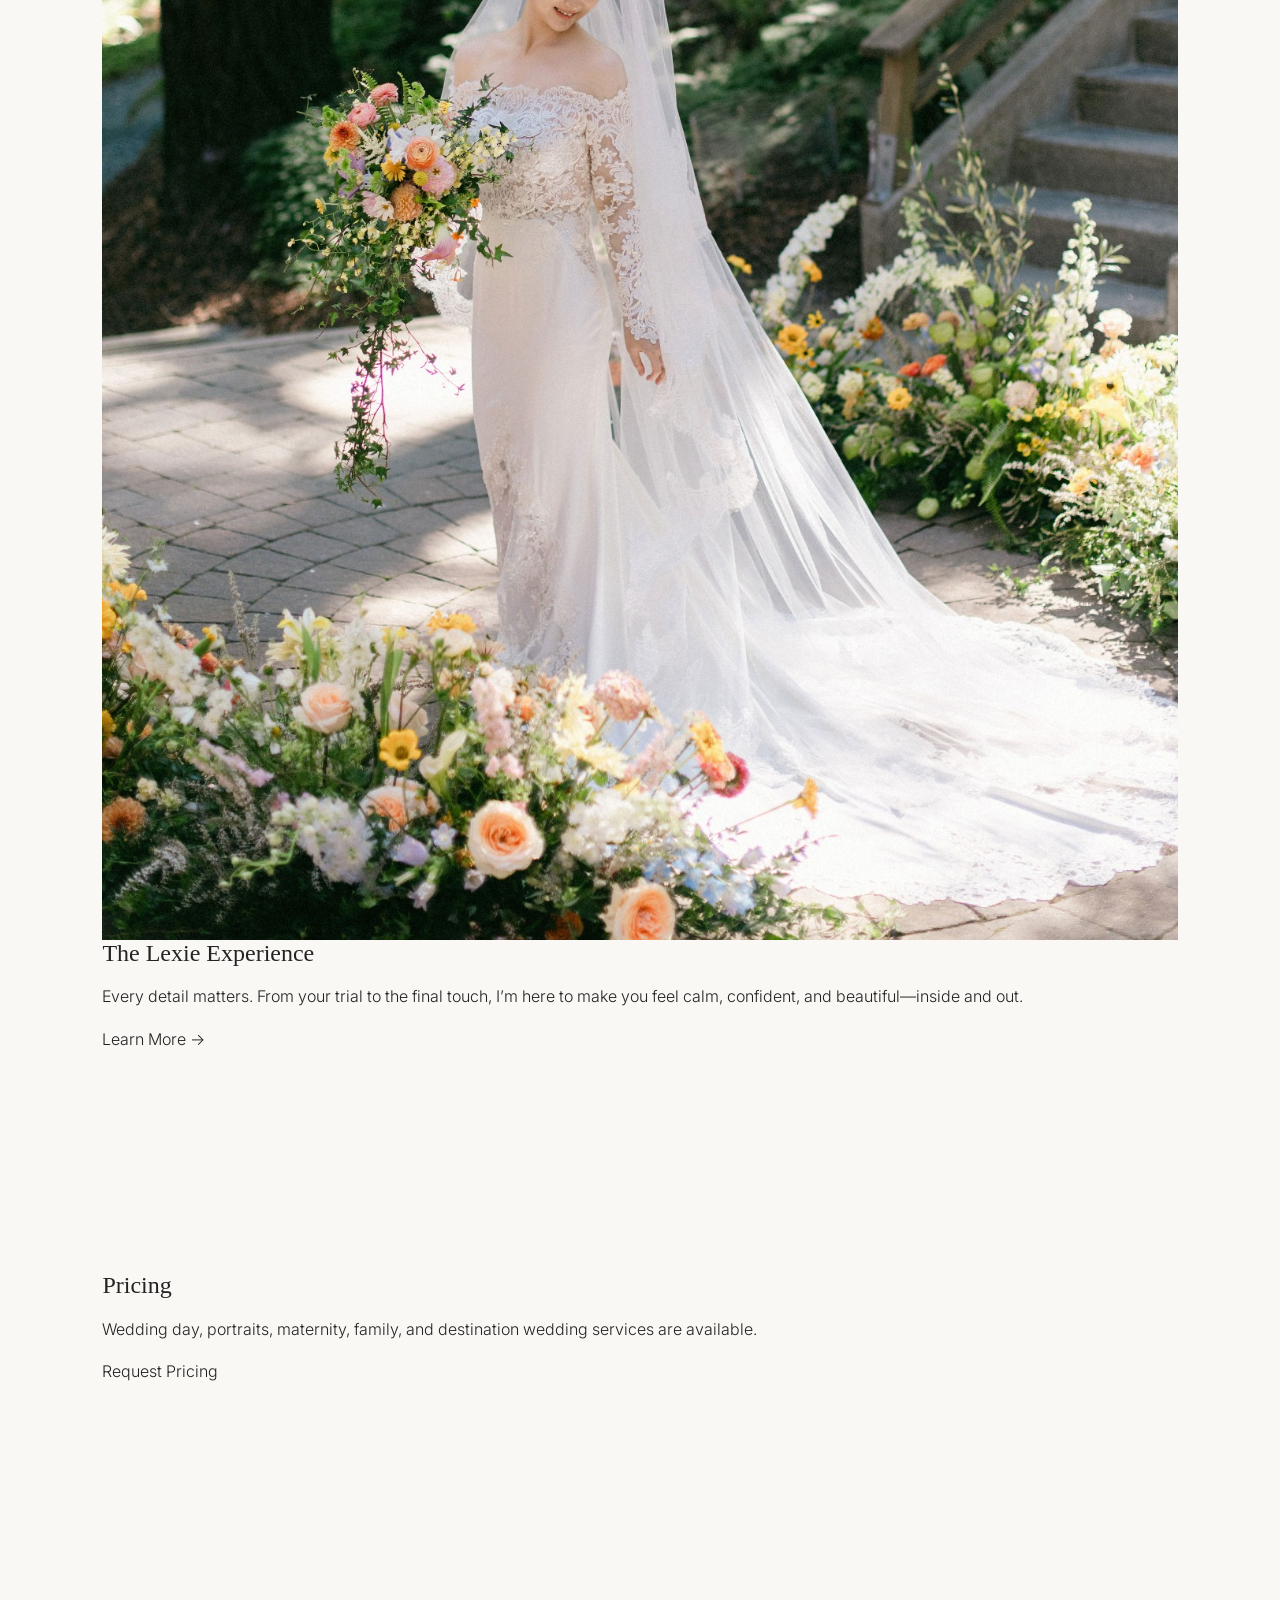
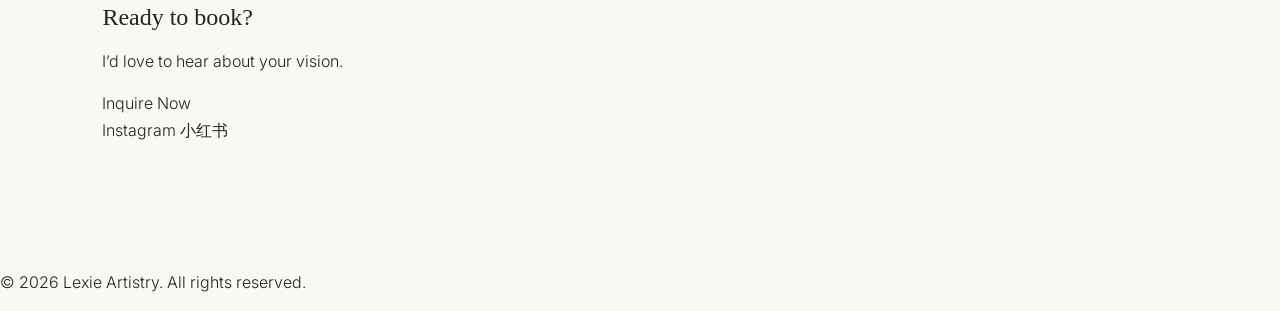
==== commit 894d51ab: "Update index.html" ====
--- a/index.html
+++ b/index.html
@@ -1,189 +1,142 @@
-<!doctype html>
+<!DOCTYPE html>
 <html lang="en">
 <head>
-  <meta charset="utf-8" />
-  <meta name="viewport" content="width=device-width, initial-scale=1" />
-  <title>Lexie Artistry | Bay Area Bridal Hair & Makeup</title>
-  <meta name="description" content="Lexie Artistry provides timeless bridal hair and makeup for modern celebrations. Based in the San Francisco Bay Area and available for destination weddings." />
-  <meta name="keywords" content="Bay Area bridal makeup, San Francisco wedding makeup artist, destination wedding makeup artist, City Hall bridal makeup, maternity makeup, family photos makeup, portrait makeup" />
-  <meta property="og:title" content="Lexie Artistry | Bridal Hair & Makeup" />
-  <meta property="og:description" content="Timeless bridal hair and makeup for modern celebrations. Based in the San Francisco Bay Area, available for destination weddings." />
-  <meta property="og:type" content="website" />
+  <meta charset="UTF-8" />
+  <meta name="viewport" content="width=device-width, initial-scale=1.0" />
+  <title>Lexie Artistry | Bridal Hair & Makeup</title>
+  <meta name="description" content="Lexie Artistry provides bridal hair and makeup for weddings, city hall ceremonies, maternity, family, portraits, and destination weddings." />
+
   <link rel="preconnect" href="https://fonts.googleapis.com">
   <link rel="preconnect" href="https://fonts.gstatic.com" crossorigin>
-  <link href="https://fonts.googleapis.com/css2?family=Inter:wght@300;400;500&family=Prata&display=swap" rel="stylesheet">
+  <link href="https://fonts.googleapis.com/css2?family=Cormorant+Garamond:wght@300;400;500&family=Inter:wght@300;400;500&display=swap" rel="stylesheet">
+
   <link rel="stylesheet" href="style.css" />
 </head>
+
 <body>
-  <header class="site-header" id="top">
-    <a class="brand" href="#top">Lexie Artistry</a>
-    <nav class="desktop-nav" aria-label="Main navigation">
+  <header class="site-header">
+    <a href="#" class="logo">
+      <span>Lexie Artistry</span>
+      <small>Makeup Artistry</small>
+    </a>
+
+    <nav>
       <a href="#portfolio">Portfolio</a>
       <a href="#experience">Experience</a>
       <a href="#pricing">Pricing</a>
       <a href="#inquire">Inquire</a>
     </nav>
-    <div class="social-links desktop-social">
-      <a href="#" aria-label="Instagram">Instagram</a>
-      <a href="#" aria-label="Xiaohongshu">小红书</a>
-    </div>
-    <button class="menu-button" aria-expanded="false" aria-controls="mobileMenu">Menu</button>
   </header>
 
-  <nav class="mobile-menu" id="mobileMenu" aria-label="Mobile navigation">
-    <a href="#portfolio">Portfolio</a>
-    <a href="#experience">Experience</a>
-    <a href="#pricing">Pricing</a>
-    <a href="#inquire">Inquire</a>
-    <a href="#">Instagram</a>
-    <a href="#">小红书</a>
-  </nav>
+  <main>
+    <section class="hero">
+      <div class="hero-image">
+        <img src="images/hero.jpg" alt="Lexie Artistry bridal hair and makeup">
+      </div>
 
-  <main>
-    <section class="hero" aria-label="Lexie Artistry bridal makeup hero">
-      <img src="images/hero.jpg" alt="Bride walking outdoors in a soft, natural wedding setting" />
       <div class="hero-copy">
-        <p class="eyebrow">San Francisco Bay Area · Destination Weddings</p>
-        <h1>Lexie Artistry</h1>
-        <p>Bridal hair & makeup for modern celebrations.</p>
-        <a href="#portfolio" class="text-link">View Portfolio →</a>
+        <h1>Effortless beauty.<br>Timeless you.</h1>
+        <p>
+          Natural, refined makeup for your most meaningful moments.
+          Based in the San Francisco Bay Area, available for destination weddings.
+        </p>
+        <a class="button" href="#inquire">Inquire</a>
       </div>
     </section>
 
-    <section class="intro section-narrow">
-      <p>Soft, elegant beauty that feels effortless, timeless, and true to you.</p>
+    <section id="portfolio" class="section portfolio">
+      <div class="section-heading">
+        <h2>Portfolio</h2>
+      </div>
+
+      <div class="portfolio-grid">
+        <a class="portfolio-card" href="#">
+          <img src="images/wedding-day.jpg" alt="Wedding day makeup">
+          <h3>Wedding Day</h3>
+          <span>View Collection</span>
+        </a>
+
+        <a class="portfolio-card" href="#">
+          <img src="images/city-hall.jpg" alt="City hall bridal makeup">
+          <h3>City Hall</h3>
+          <span>View Collection</span>
+        </a>
+
+        <a class="portfolio-card" href="#">
+          <img src="images/maternity.jpg" alt="Maternity makeup">
+          <h3>Maternity</h3>
+          <span>View Collection</span>
+        </a>
+
+        <a class="portfolio-card" href="#">
+          <img src="images/family.jpg" alt="Family photoshoot makeup">
+          <h3>Family</h3>
+          <span>View Collection</span>
+        </a>
+
+        <a class="portfolio-card" href="#">
+          <img src="images/portraits.jpg" alt="Portrait and event makeup">
+          <h3>Portraits</h3>
+          <span>View Collection</span>
+        </a>
+      </div>
     </section>
 
-    <section class="section" id="portfolio">
+    <section class="section published">
       <div class="section-heading">
-        <p class="eyebrow">Portfolio</p>
-        <h2>A collection of weddings, families, and life’s beautiful milestones.</h2>
+        <h2>Published Weddings</h2>
       </div>
-      <div class="portfolio-grid">
-        <article class="portfolio-card large">
-          <img src="images/wedding-day.jpg" alt="Wedding day bridal hair and makeup by Lexie Artistry" />
-          <div><h3>Wedding Day</h3><p>Timeless beauty for your most meaningful day.</p></div>
+
+      <div class="published-grid">
+        <article>
+          <h3>Park Winters</h3>
+          <p>Featured on Style Me Pretty</p>
+          <a href="https://www.stylemepretty.com/2024/06/25/a-relaxed-outdoor-wedding-in-calming-shades-of-blue-at-park-winters/" target="_blank">Read on Style Me Pretty →</a>
         </article>
-        <article class="portfolio-card">
-          <img src="images/city-hall.jpg" alt="Elegant city hall bridal makeup look" />
-          <div><h3>City Hall</h3><p>Effortless elegance for intimate celebrations.</p></div>
-        </article>
-        <article class="portfolio-card">
-          <img src="images/maternity.jpg" alt="Maternity makeup and styling portrait" />
-          <div><h3>Maternity</h3><p>Celebrating motherhood with grace.</p></div>
-        </article>
-        <article class="portfolio-card">
-          <img src="images/family.jpg" alt="Family portrait hair and makeup styling" />
-          <div><h3>Family</h3><p>Beautiful moments, together.</p></div>
-        </article>
-        <article class="portfolio-card large">
-          <img src="images/portraits.jpg" alt="Portrait and performance makeup by Lexie Artistry" />
-          <div><h3>Portraits</h3><p>Makeup for every milestone and every story.</p></div>
+
+        <article>
+          <h3>Nasher Sculpture Center</h3>
+          <p>Featured on Style Me Pretty</p>
+          <a href="https://www.stylemepretty.com/2023/04/11/art-infused-intimate-outdoor-wedding-at-nasher-sculpture-center/" target="_blank">Read on Style Me Pretty →</a>
         </article>
       </div>
     </section>
 
-    <section class="published section-soft">
-      <div class="section-heading small">
-        <p class="eyebrow">Published Weddings</p>
-        <h2>Featured by Style Me Pretty.</h2>
-      </div>
-      <div class="published-list">
-        <a class="published-item" href="https://www.stylemepretty.com/2024/06/25/a-relaxed-outdoor-wedding-in-calming-shades-of-blue-at-park-winters/" target="_blank" rel="noopener">
-          <span>Style Me Pretty</span>
-          <strong>Park Winters</strong>
-          <em>Read Story →</em>
-        </a>
-        <a class="published-item" href="https://www.stylemepretty.com/2023/04/11/art-infused-intimate-outdoor-wedding-at-nasher-sculpture-center/" target="_blank" rel="noopener">
-          <span>Style Me Pretty</span>
-          <strong>Nasher Sculpture Center</strong>
-          <em>Read Story →</em>
-        </a>
+    <section id="experience" class="section split">
+      <img src="images/work-1.jpg" alt="Lexie working with bride">
+
+      <div>
+        <h2>The Lexie Experience</h2>
+        <p>
+          Every detail matters. From your trial to the final touch, I’m here to make you feel calm,
+          confident, and beautiful—inside and out.
+        </p>
+        <a href="#">Learn More →</a>
       </div>
     </section>
 
-    <section class="section" id="experience">
-      <div class="section-heading">
-        <p class="eyebrow">The Experience</p>
-        <h2>A calm, thoughtful process from inquiry to wedding day.</h2>
-      </div>
-      <div class="experience-steps">
-        <div><span>01</span><h3>Inquiry</h3><p>Share your date, location, vision, and beauty needs.</p></div>
-        <div><span>02</span><h3>Trial</h3><p>Create a look that feels like you before the celebration.</p></div>
-        <div><span>03</span><h3>Wedding Day</h3><p>On-location hair and makeup with a calm, polished timeline.</p></div>
-        <div><span>04</span><h3>Travel</h3><p>Based in the Bay Area and available for destination weddings.</p></div>
-        <div><span>05</span><h3>Aftercare</h3><p>Touch-up guidance and support for photos, ceremony, and beyond.</p></div>
-      </div>
+    <section id="pricing" class="section pricing">
+      <h2>Pricing</h2>
+      <p>Wedding day, portraits, maternity, family, and destination wedding services are available.</p>
+      <a class="button light" href="#inquire">Request Pricing</a>
     </section>
 
-    <section class="section image-break">
-      <img src="images/work-1.jpg" alt="Elegant bridal makeup detail by Lexie Artistry" />
-      <p>Based in the San Francisco Bay Area. Available for California, Texas, Miami, Hawaii, and destination celebrations.</p>
-    </section>
+    <section id="inquire" class="section inquire">
+      <div>
+        <h2>Ready to book?</h2>
+        <p>I’d love to hear about your vision.</p>
+        <a class="button" href="mailto:lexieartistry@gmail.com">Inquire Now</a>
+      </div>
 
-    <section class="section" id="pricing">
-      <div class="section-heading">
-        <p class="eyebrow">Pricing</p>
-        <h2>Simple starting points for planning your beauty experience.</h2>
+      <div class="social">
+        <a href="https://www.instagram.com/lexieartistry/" target="_blank">Instagram</a>
+        <a href="https://xhslink.com/m/948nnXNOe5O" target="_blank">小红书</a>
       </div>
-      <div class="pricing-grid">
-        <article><h3>Wedding Day</h3><p>Bride & groom packages available for 3, 6, 8, and 10 hours.</p><a href="#inquire">Request Availability →</a></article>
-        <article><h3>City Hall</h3><p>Elegant hair and makeup for intimate ceremonies and elopements.</p><a href="#inquire">Inquire →</a></article>
-        <article><h3>Maternity & Family</h3><p>Soft, camera-ready beauty for portraits and meaningful milestones.</p><a href="#inquire">Inquire →</a></article>
-        <article><h3>Portraits</h3><p>Makeup for performances, concerts, events, photoshoots, and personal branding.</p><a href="#inquire">Inquire →</a></article>
-      </div>
-      <div class="faq-note">
-        <h3>Travel</h3>
-        <p>Travel fees vary depending on location, transportation, and accommodation needs. Please include your wedding city and venue when inquiring.</p>
-      </div>
-    </section>
-
-    <section class="about section-narrow">
-      <h2>Hi, I’m Lexie.</h2>
-      <p>I believe makeup should never hide who you are. My goal is simple: to help you feel like the most confident version of yourself—comfortable, beautiful, and unmistakably you.</p>
-    </section>
-
-    <section class="inquire section-soft" id="inquire">
-      <div class="section-heading small">
-        <p class="eyebrow">Inquire</p>
-        <h2>Let’s create something beautiful.</h2>
-      </div>
-      <form action="mailto:lexieartistry@gmail.com" method="post" enctype="text/plain" class="inquiry-form">
-        <label>Wedding / Event Date<input type="text" name="date" placeholder="MM / DD / YYYY" /></label>
-        <label>Location<input type="text" name="location" placeholder="Venue, city, or destination" /></label>
-        <label>Service Type<select name="service"><option>Wedding Day</option><option>City Hall</option><option>Maternity</option><option>Family</option><option>Portraits</option><option>Destination Wedding</option></select></label>
-        <label>Your Email<input type="email" name="email" placeholder="your@email.com" /></label>
-        <label>Instagram / WeChat<input type="text" name="social" placeholder="Optional" /></label>
-        <label class="full">Message<textarea name="message" rows="5" placeholder="Tell me a little about your celebration."></textarea></label>
-        <button type="submit">Check Availability →</button>
-      </form>
     </section>
   </main>
 
-  <footer class="footer">
-    <div>
-      <h2>Lexie Artistry</h2>
-      <p>Bridal Hair & Makeup · San Francisco Bay Area</p>
-      <p>Available for destination weddings.</p>
-    </div>
-    <div class="footer-links">
-      <a href="#">Instagram</a>
-      <a href="#">Xiaohongshu</a>
-      <a href="mailto:lexieartistry@gmail.com">lexieartistry@gmail.com</a>
-    </div>
+  <footer>
+    <p>© 2026 Lexie Artistry. All rights reserved.</p>
   </footer>
-
-  <script src="script.js"></script>
-  <script type="application/ld+json">
-  {
-    "@context": "https://schema.org",
-    "@type": "BeautySalon",
-    "name": "Lexie Artistry",
-    "email": "lexieartistry@gmail.com",
-    "areaServed": ["San Francisco Bay Area", "California", "United States"],
-    "description": "Bridal hair and makeup artist based in the San Francisco Bay Area and available for destination weddings.",
-    "sameAs": ["https://www.stylemepretty.com/2024/06/25/a-relaxed-outdoor-wedding-in-calming-shades-of-blue-at-park-winters/", "https://www.stylemepretty.com/2023/04/11/art-infused-intimate-outdoor-wedding-at-nasher-sculpture-center/"]
-  }
-  </script>
 </body>
 </html>
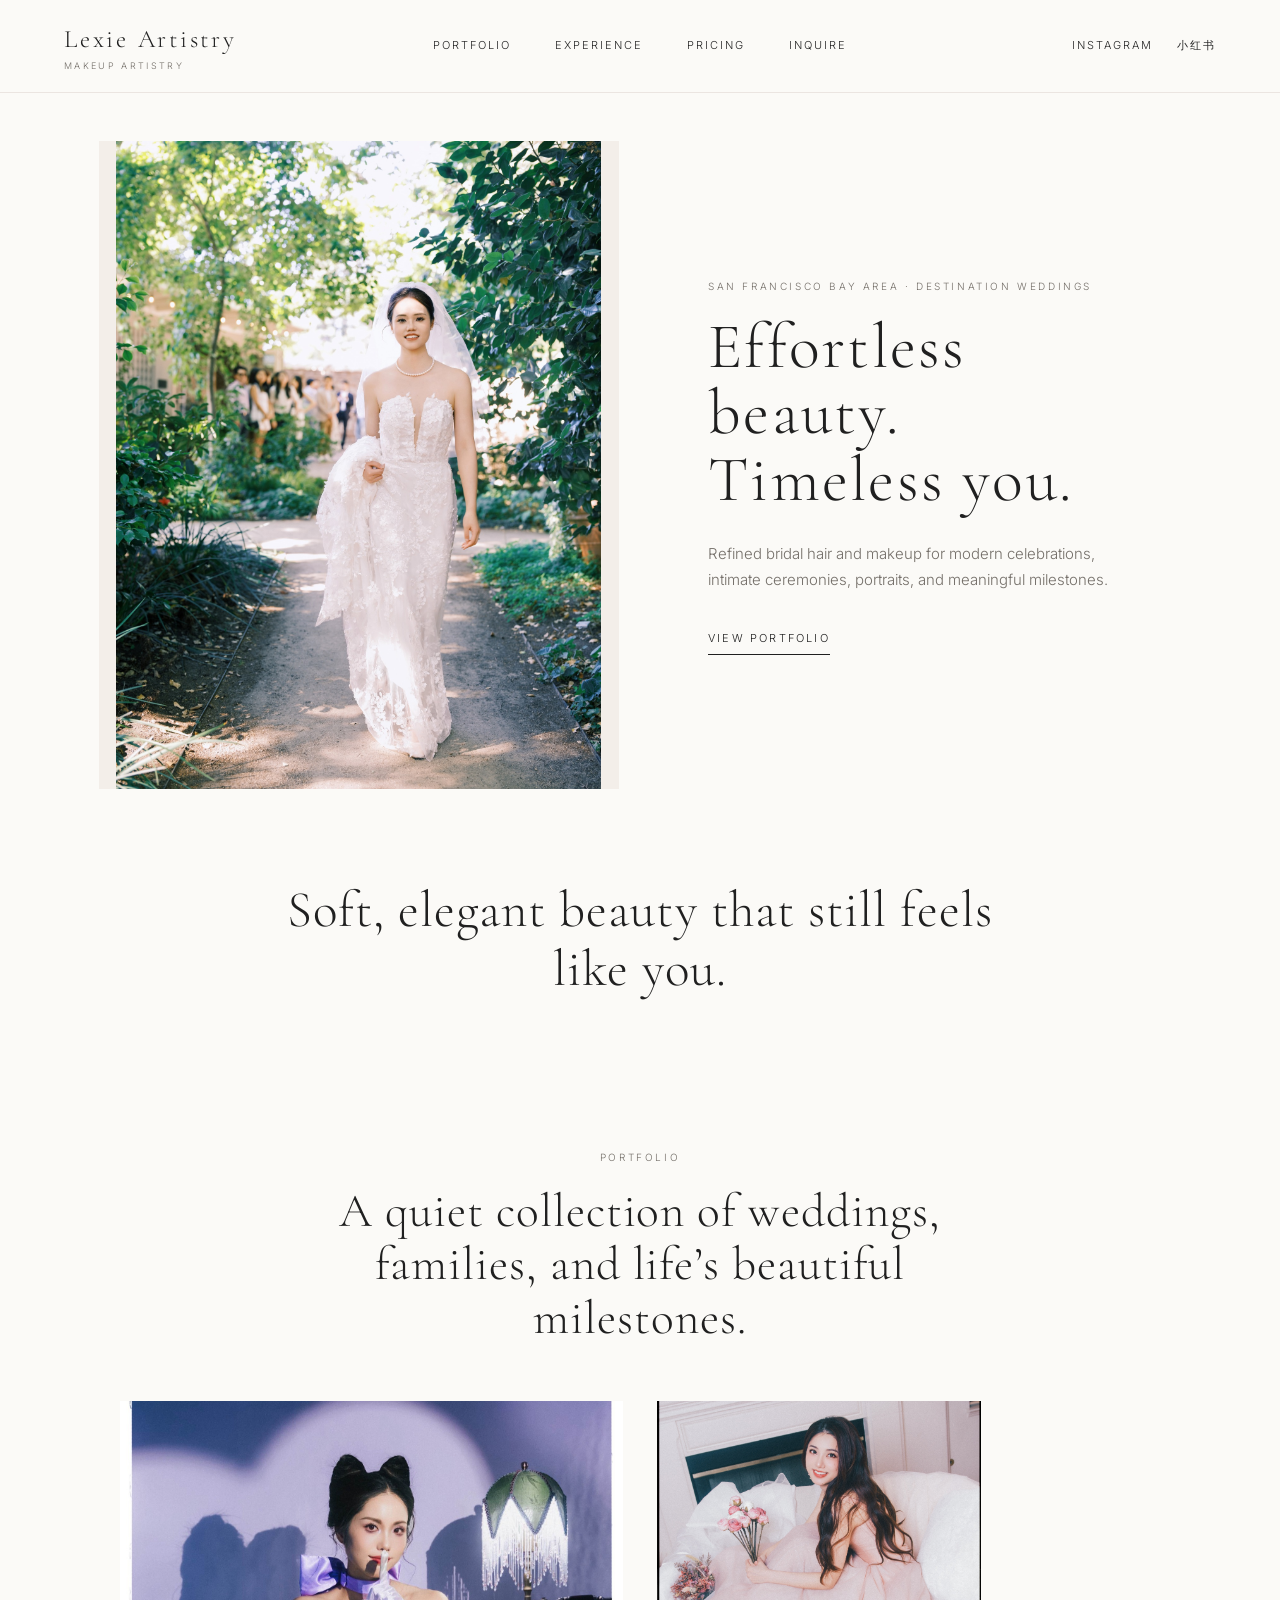
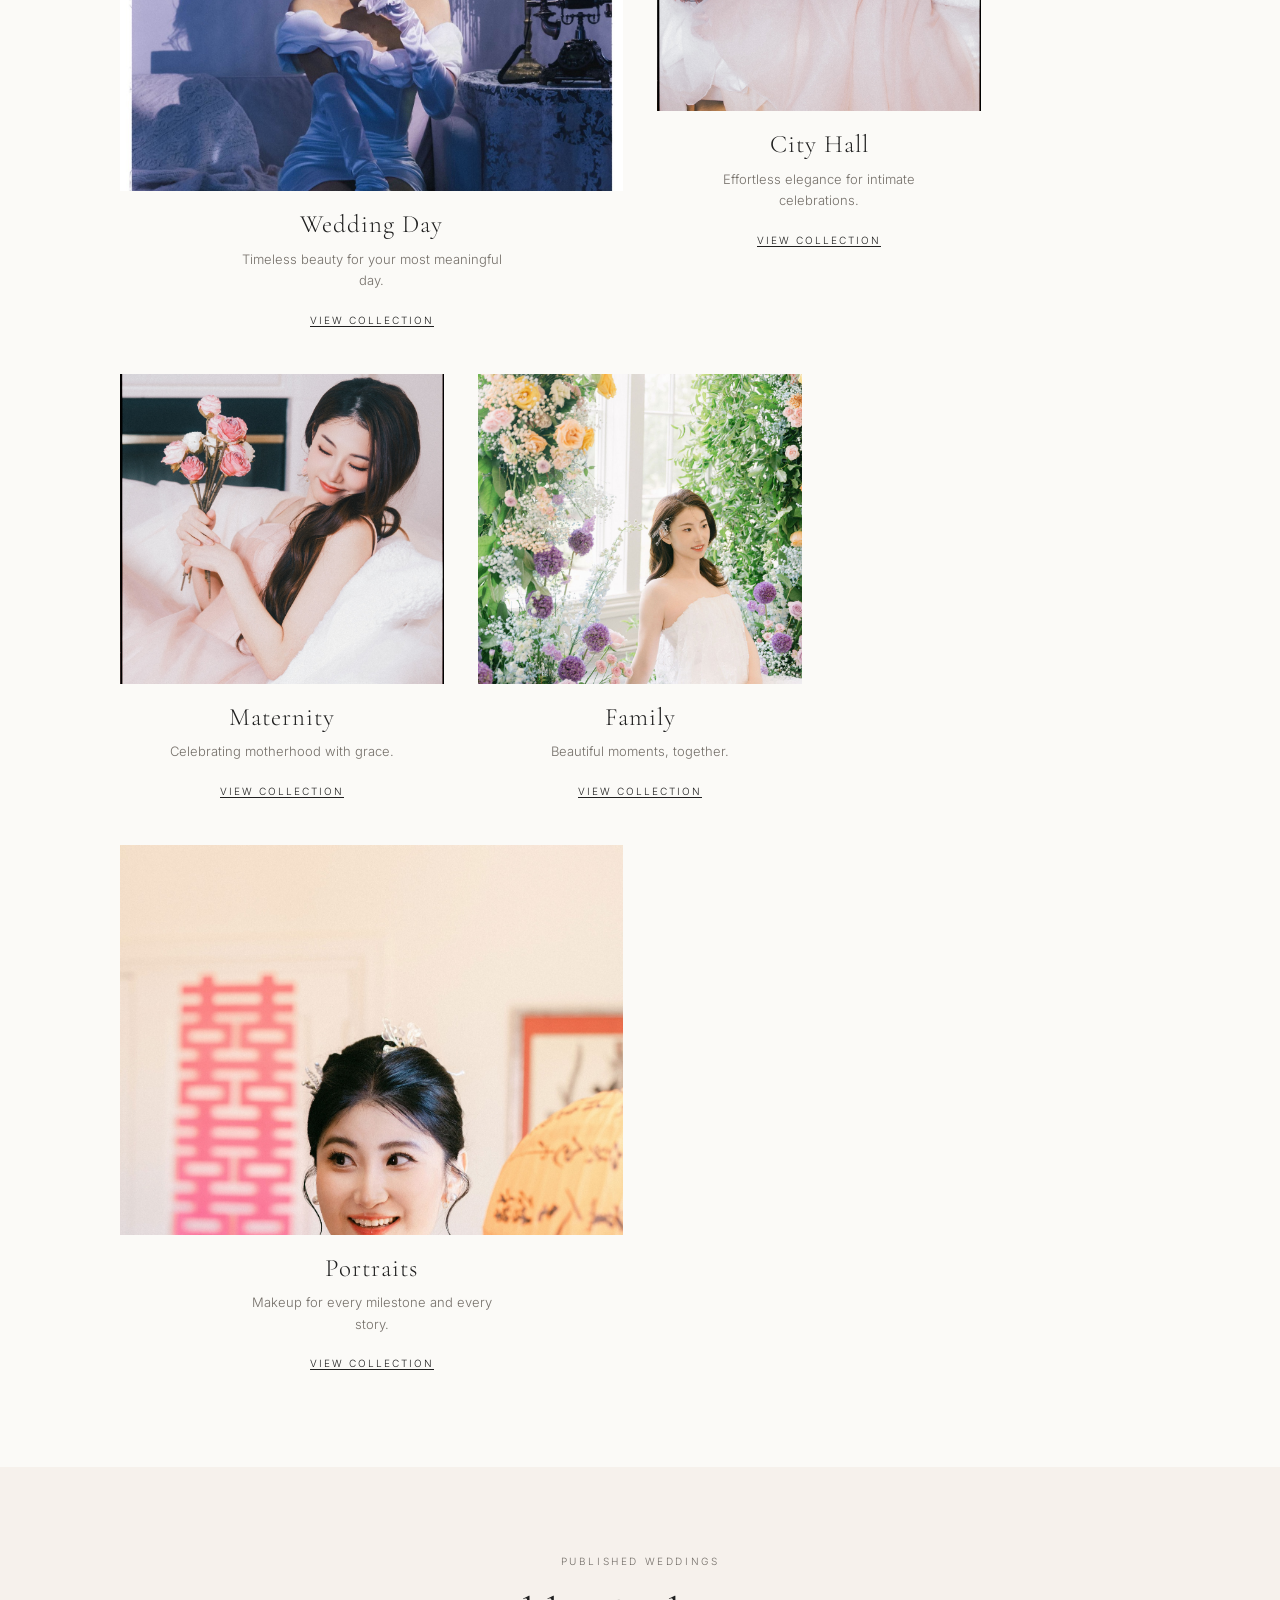
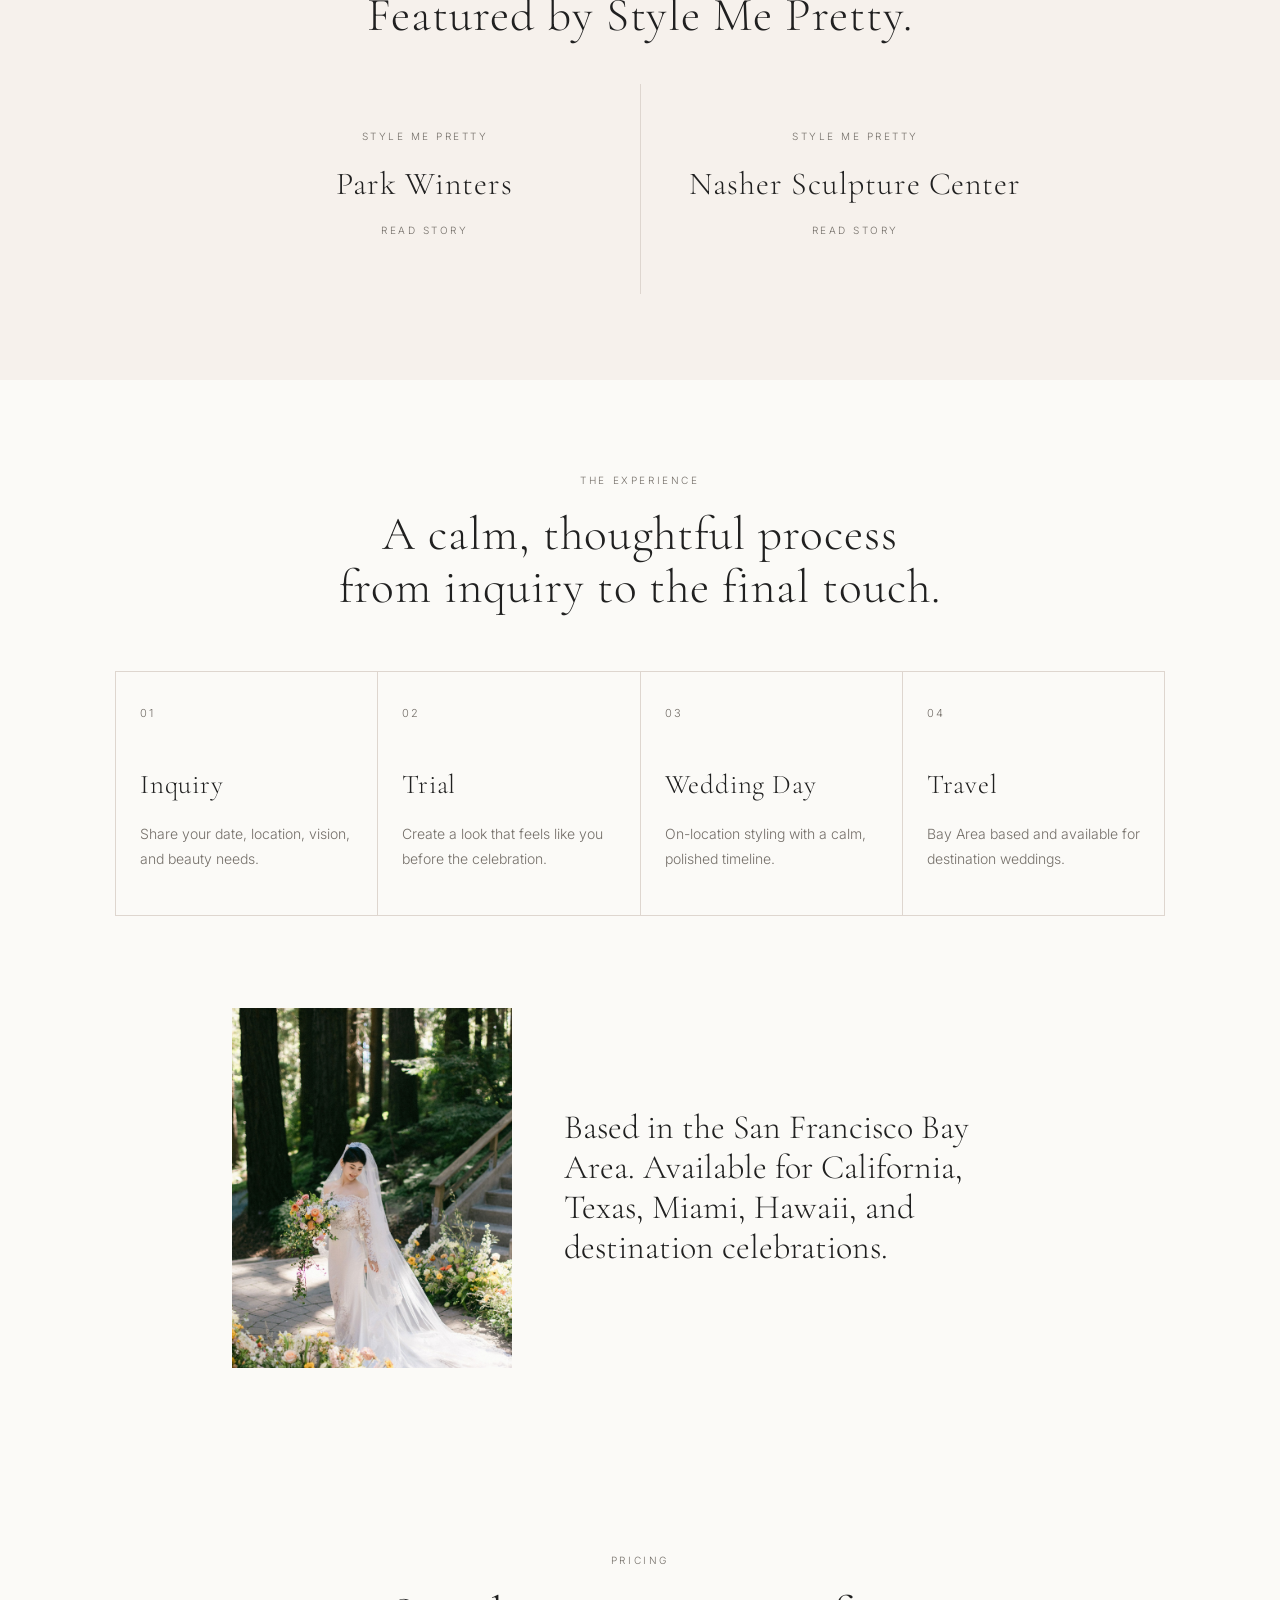
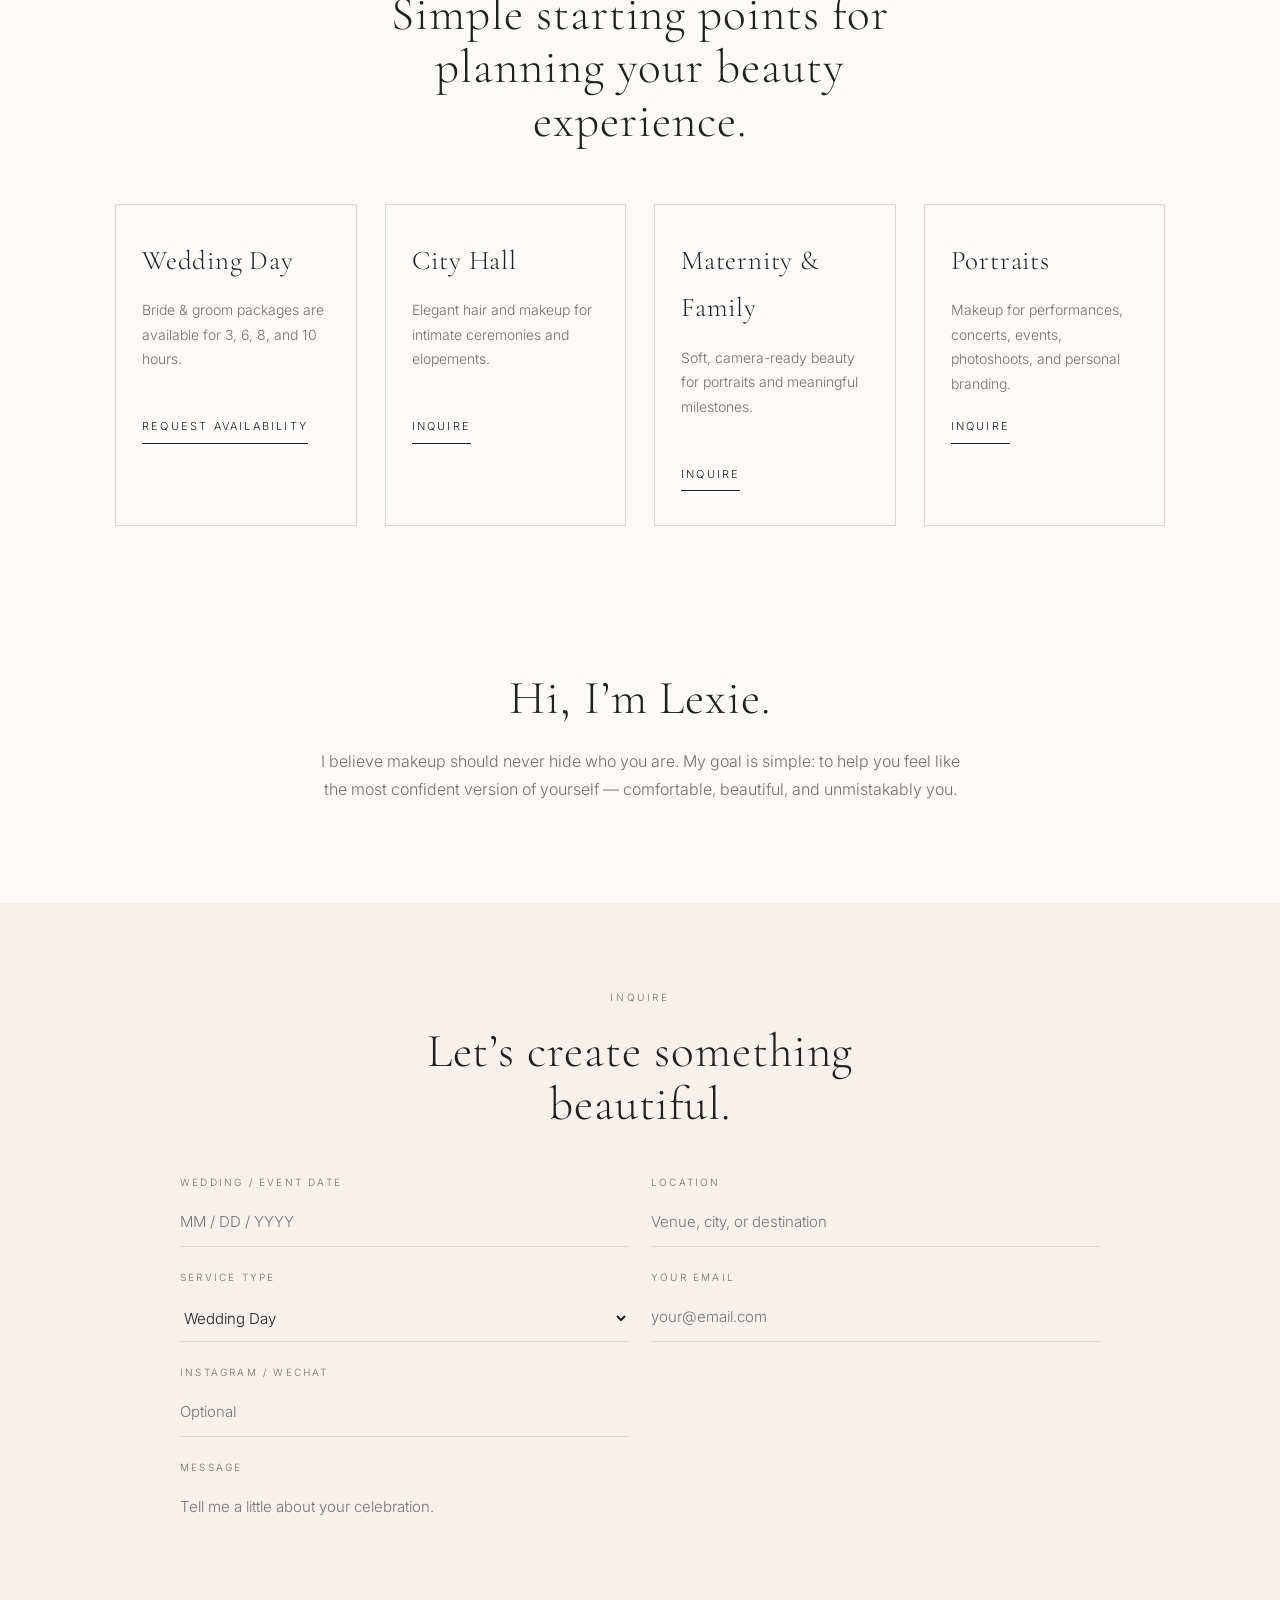
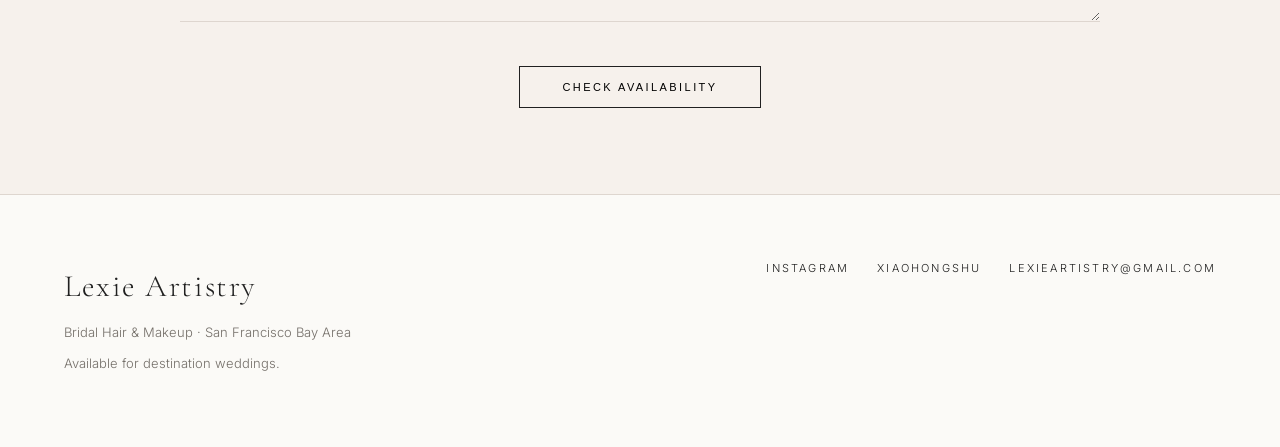
==== commit 1403c457: "Add files via upload" ====
--- a/index.html
+++ b/index.html
@@ -1,142 +1,191 @@
-<!DOCTYPE html>
+<!doctype html>
 <html lang="en">
 <head>
-  <meta charset="UTF-8" />
-  <meta name="viewport" content="width=device-width, initial-scale=1.0" />
-  <title>Lexie Artistry | Bridal Hair & Makeup</title>
-  <meta name="description" content="Lexie Artistry provides bridal hair and makeup for weddings, city hall ceremonies, maternity, family, portraits, and destination weddings." />
-
-  <link rel="preconnect" href="https://fonts.googleapis.com">
-  <link rel="preconnect" href="https://fonts.gstatic.com" crossorigin>
-  <link href="https://fonts.googleapis.com/css2?family=Cormorant+Garamond:wght@300;400;500&family=Inter:wght@300;400;500&display=swap" rel="stylesheet">
-
+  <meta charset="utf-8" />
+  <meta name="viewport" content="width=device-width, initial-scale=1" />
+  <title>Lexie Artistry | Bay Area Bridal Hair & Makeup</title>
+  <meta name="description" content="Lexie Artistry offers refined bridal hair and makeup for weddings, city hall ceremonies, maternity, family, portraits, and destination celebrations. Based in the San Francisco Bay Area." />
+  <meta property="og:title" content="Lexie Artistry | Bridal Hair & Makeup" />
+  <meta property="og:description" content="Refined bridal hair and makeup for modern celebrations. Based in the San Francisco Bay Area, available for destination weddings." />
+  <meta property="og:type" content="website" />
+  <meta property="og:image" content="images/hero.jpg" />
+  <link rel="preconnect" href="https://fonts.googleapis.com" />
+  <link rel="preconnect" href="https://fonts.gstatic.com" crossorigin />
+  <link href="https://fonts.googleapis.com/css2?family=Cormorant+Garamond:wght@300;400;500&family=Inter:wght@300;400;500&display=swap" rel="stylesheet" />
   <link rel="stylesheet" href="style.css" />
 </head>
-
 <body>
-  <header class="site-header">
-    <a href="#" class="logo">
+  <header class="site-header" id="top">
+    <a class="brand" href="#top" aria-label="Lexie Artistry home">
       <span>Lexie Artistry</span>
       <small>Makeup Artistry</small>
     </a>
 
-    <nav>
+    <nav class="desktop-nav" aria-label="Main navigation">
       <a href="#portfolio">Portfolio</a>
       <a href="#experience">Experience</a>
       <a href="#pricing">Pricing</a>
       <a href="#inquire">Inquire</a>
     </nav>
+
+    <div class="social-links desktop-social" aria-label="Social links">
+      <a href="https://www.instagram.com/lexieartistry/" target="_blank" rel="noopener">Instagram</a>
+      <a href="https://xhslink.com/m/948nnXNOe5O" target="_blank" rel="noopener">小红书</a>
+    </div>
+
+    <button class="menu-button" aria-expanded="false" aria-controls="mobileMenu">Menu</button>
   </header>
 
+  <nav class="mobile-menu" id="mobileMenu" aria-label="Mobile navigation">
+    <a href="#portfolio">Portfolio</a>
+    <a href="#experience">Experience</a>
+    <a href="#pricing">Pricing</a>
+    <a href="#inquire">Inquire</a>
+    <a href="https://www.instagram.com/lexieartistry/" target="_blank" rel="noopener">Instagram</a>
+    <a href="https://xhslink.com/m/948nnXNOe5O" target="_blank" rel="noopener">小红书</a>
+  </nav>
+
   <main>
-    <section class="hero">
-      <div class="hero-image">
-        <img src="images/hero.jpg" alt="Lexie Artistry bridal hair and makeup">
+    <section class="hero" aria-label="Lexie Artistry introduction">
+      <div class="hero-media">
+        <img src="images/hero.jpg" alt="Bride walking outdoors in a soft natural wedding setting" />
       </div>
-
       <div class="hero-copy">
-        <h1>Effortless beauty.<br>Timeless you.</h1>
-        <p>
-          Natural, refined makeup for your most meaningful moments.
-          Based in the San Francisco Bay Area, available for destination weddings.
-        </p>
-        <a class="button" href="#inquire">Inquire</a>
+        <p class="eyebrow">San Francisco Bay Area · Destination Weddings</p>
+        <h1>Effortless beauty.<br />Timeless you.</h1>
+        <p class="hero-text">Refined bridal hair and makeup for modern celebrations, intimate ceremonies, portraits, and meaningful milestones.</p>
+        <a href="#portfolio" class="text-link">View Portfolio</a>
       </div>
     </section>
 
-    <section id="portfolio" class="section portfolio">
+    <section class="intro section-narrow">
+      <p>Soft, elegant beauty that still feels like you.</p>
+    </section>
+
+    <section class="section" id="portfolio">
       <div class="section-heading">
-        <h2>Portfolio</h2>
+        <p class="eyebrow">Portfolio</p>
+        <h2>A quiet collection of weddings, families, and life’s beautiful milestones.</h2>
       </div>
 
       <div class="portfolio-grid">
-        <a class="portfolio-card" href="#">
-          <img src="images/wedding-day.jpg" alt="Wedding day makeup">
-          <h3>Wedding Day</h3>
-          <span>View Collection</span>
+        <a class="portfolio-card featured" href="#">
+          <figure><img src="images/wedding-day.jpg" alt="Wedding day bridal hair and makeup by Lexie Artistry" /></figure>
+          <div><h3>Wedding Day</h3><p>Timeless beauty for your most meaningful day.</p><span>View Collection</span></div>
         </a>
 
         <a class="portfolio-card" href="#">
-          <img src="images/city-hall.jpg" alt="City hall bridal makeup">
-          <h3>City Hall</h3>
-          <span>View Collection</span>
+          <figure><img src="images/city-hall.jpg" alt="City hall bridal makeup look" /></figure>
+          <div><h3>City Hall</h3><p>Effortless elegance for intimate celebrations.</p><span>View Collection</span></div>
         </a>
 
         <a class="portfolio-card" href="#">
-          <img src="images/maternity.jpg" alt="Maternity makeup">
-          <h3>Maternity</h3>
-          <span>View Collection</span>
+          <figure><img src="images/maternity.jpg" alt="Maternity makeup and styling portrait" /></figure>
+          <div><h3>Maternity</h3><p>Celebrating motherhood with grace.</p><span>View Collection</span></div>
         </a>
 
         <a class="portfolio-card" href="#">
-          <img src="images/family.jpg" alt="Family photoshoot makeup">
-          <h3>Family</h3>
-          <span>View Collection</span>
+          <figure><img src="images/family.jpg" alt="Family portrait hair and makeup styling" /></figure>
+          <div><h3>Family</h3><p>Beautiful moments, together.</p><span>View Collection</span></div>
         </a>
 
-        <a class="portfolio-card" href="#">
-          <img src="images/portraits.jpg" alt="Portrait and event makeup">
-          <h3>Portraits</h3>
-          <span>View Collection</span>
+        <a class="portfolio-card featured" href="#">
+          <figure><img src="images/portraits.jpg" alt="Portrait and performance makeup by Lexie Artistry" /></figure>
+          <div><h3>Portraits</h3><p>Makeup for every milestone and every story.</p><span>View Collection</span></div>
         </a>
       </div>
     </section>
 
-    <section class="section published">
-      <div class="section-heading">
-        <h2>Published Weddings</h2>
+    <section class="published section-soft">
+      <div class="section-heading compact">
+        <p class="eyebrow">Published Weddings</p>
+        <h2>Featured by Style Me Pretty.</h2>
       </div>
 
-      <div class="published-grid">
-        <article>
-          <h3>Park Winters</h3>
-          <p>Featured on Style Me Pretty</p>
-          <a href="https://www.stylemepretty.com/2024/06/25/a-relaxed-outdoor-wedding-in-calming-shades-of-blue-at-park-winters/" target="_blank">Read on Style Me Pretty →</a>
-        </article>
+      <div class="published-list">
+        <a class="published-item" href="https://www.stylemepretty.com/2024/06/25/a-relaxed-outdoor-wedding-in-calming-shades-of-blue-at-park-winters/" target="_blank" rel="noopener">
+          <span>Style Me Pretty</span>
+          <strong>Park Winters</strong>
+          <em>Read Story</em>
+        </a>
 
-        <article>
-          <h3>Nasher Sculpture Center</h3>
-          <p>Featured on Style Me Pretty</p>
-          <a href="https://www.stylemepretty.com/2023/04/11/art-infused-intimate-outdoor-wedding-at-nasher-sculpture-center/" target="_blank">Read on Style Me Pretty →</a>
-        </article>
+        <a class="published-item" href="https://www.stylemepretty.com/2023/04/11/art-infused-intimate-outdoor-wedding-at-nasher-sculpture-center/" target="_blank" rel="noopener">
+          <span>Style Me Pretty</span>
+          <strong>Nasher Sculpture Center</strong>
+          <em>Read Story</em>
+        </a>
       </div>
     </section>
 
-    <section id="experience" class="section split">
-      <img src="images/work-1.jpg" alt="Lexie working with bride">
+    <section class="section experience" id="experience">
+      <div class="section-heading">
+        <p class="eyebrow">The Experience</p>
+        <h2>A calm, thoughtful process from inquiry to the final touch.</h2>
+      </div>
 
-      <div>
-        <h2>The Lexie Experience</h2>
-        <p>
-          Every detail matters. From your trial to the final touch, I’m here to make you feel calm,
-          confident, and beautiful—inside and out.
-        </p>
-        <a href="#">Learn More →</a>
+      <div class="experience-row">
+        <article><span>01</span><h3>Inquiry</h3><p>Share your date, location, vision, and beauty needs.</p></article>
+        <article><span>02</span><h3>Trial</h3><p>Create a look that feels like you before the celebration.</p></article>
+        <article><span>03</span><h3>Wedding Day</h3><p>On-location styling with a calm, polished timeline.</p></article>
+        <article><span>04</span><h3>Travel</h3><p>Bay Area based and available for destination weddings.</p></article>
       </div>
     </section>
 
-    <section id="pricing" class="section pricing">
-      <h2>Pricing</h2>
-      <p>Wedding day, portraits, maternity, family, and destination wedding services are available.</p>
-      <a class="button light" href="#inquire">Request Pricing</a>
+    <section class="travel-note">
+      <img src="images/work-1.jpg" alt="Elegant bridal makeup detail by Lexie Artistry" />
+      <p>Based in the San Francisco Bay Area. Available for California, Texas, Miami, Hawaii, and destination celebrations.</p>
     </section>
 
-    <section id="inquire" class="section inquire">
-      <div>
-        <h2>Ready to book?</h2>
-        <p>I’d love to hear about your vision.</p>
-        <a class="button" href="mailto:lexieartistry@gmail.com">Inquire Now</a>
+    <section class="section pricing" id="pricing">
+      <div class="section-heading">
+        <p class="eyebrow">Pricing</p>
+        <h2>Simple starting points for planning your beauty experience.</h2>
       </div>
 
-      <div class="social">
-        <a href="https://www.instagram.com/lexieartistry/" target="_blank">Instagram</a>
-        <a href="https://xhslink.com/m/948nnXNOe5O" target="_blank">小红书</a>
+      <div class="pricing-grid">
+        <article><h3>Wedding Day</h3><p>Bride & groom packages are available for 3, 6, 8, and 10 hours.</p><a href="#inquire">Request Availability</a></article>
+        <article><h3>City Hall</h3><p>Elegant hair and makeup for intimate ceremonies and elopements.</p><a href="#inquire">Inquire</a></article>
+        <article><h3>Maternity & Family</h3><p>Soft, camera-ready beauty for portraits and meaningful milestones.</p><a href="#inquire">Inquire</a></article>
+        <article><h3>Portraits</h3><p>Makeup for performances, concerts, events, photoshoots, and personal branding.</p><a href="#inquire">Inquire</a></article>
       </div>
+    </section>
+
+    <section class="about section-narrow">
+      <h2>Hi, I’m Lexie.</h2>
+      <p>I believe makeup should never hide who you are. My goal is simple: to help you feel like the most confident version of yourself — comfortable, beautiful, and unmistakably you.</p>
+    </section>
+
+    <section class="inquire section-soft" id="inquire">
+      <div class="section-heading compact">
+        <p class="eyebrow">Inquire</p>
+        <h2>Let’s create something beautiful.</h2>
+      </div>
+
+      <form action="mailto:lexieartistry@gmail.com" method="post" enctype="text/plain" class="inquiry-form">
+        <label>Wedding / Event Date<input type="text" name="date" placeholder="MM / DD / YYYY" /></label>
+        <label>Location<input type="text" name="location" placeholder="Venue, city, or destination" /></label>
+        <label>Service Type<select name="service"><option>Wedding Day</option><option>City Hall</option><option>Maternity</option><option>Family</option><option>Portraits</option><option>Destination Wedding</option></select></label>
+        <label>Your Email<input type="email" name="email" placeholder="your@email.com" /></label>
+        <label>Instagram / WeChat<input type="text" name="social" placeholder="Optional" /></label>
+        <label class="full">Message<textarea name="message" rows="5" placeholder="Tell me a little about your celebration."></textarea></label>
+        <button type="submit">Check Availability</button>
+      </form>
     </section>
   </main>
 
-  <footer>
-    <p>© 2026 Lexie Artistry. All rights reserved.</p>
+  <footer class="footer">
+    <div>
+      <h2>Lexie Artistry</h2>
+      <p>Bridal Hair & Makeup · San Francisco Bay Area</p>
+      <p>Available for destination weddings.</p>
+    </div>
+    <div class="footer-links">
+      <a href="https://www.instagram.com/lexieartistry/" target="_blank" rel="noopener">Instagram</a>
+      <a href="https://xhslink.com/m/948nnXNOe5O" target="_blank" rel="noopener">Xiaohongshu</a>
+      <a href="mailto:lexieartistry@gmail.com">lexieartistry@gmail.com</a>
+    </div>
   </footer>
+
+  <script src="script.js"></script>
 </body>
 </html>
--- a/style.css
+++ b/style.css
@@ -1,41 +1,365 @@
 :root{
-  --bg:#faf8f5;
-  --ink:#232323;
-  --muted:#6d6a66;
+  --bg:#fbfaf7;
+  --paper:#f6f1ec;
+  --text:#202020;
+  --muted:#746f69;
   --line:#ded6cf;
-  --linen:#e9e3dd;
-  --taupe:#d6ccc3;
-  --white:#fffdf9;
-}
+  --soft:#eee7df;
+  --max:1180px;
+}
+
 *{box-sizing:border-box}
 html{scroll-behavior:smooth}
-body{margin:0;background:var(--bg);color:var(--ink);font-family:Inter,system-ui,sans-serif;font-weight:300;line-height:1.65}
+body{
+  margin:0;
+  background:var(--bg);
+  color:var(--text);
+  font-family:"Inter",sans-serif;
+  font-weight:300;
+  line-height:1.75;
+  -webkit-font-smoothing:antialiased;
+}
+img{display:block;max-width:100%}
 a{color:inherit;text-decoration:none}
-img{display:block;width:100%;height:auto}
-.site-header{position:fixed;top:0;left:0;right:0;z-index:10;display:grid;grid-template-columns:1fr auto 1fr;align-items:center;padding:24px 42px;color:#fff;transition:background .35s,color .35s,border .35s}
-.site-header.scrolled{background:rgba(250,248,245,.94);backdrop-filter:blur(12px);color:var(--ink);border-bottom:1px solid rgba(35,35,35,.08)}
-.brand{font-family:Prata,serif;font-size:20px;letter-spacing:.03em}
-.desktop-nav{display:flex;gap:34px;font-size:13px;letter-spacing:.04em;text-transform:uppercase}
-.desktop-social{justify-self:end;display:flex;gap:18px;font-size:12px;text-transform:uppercase;letter-spacing:.05em}
-.desktop-nav a,.social-links a,.text-link{position:relative}
-.desktop-nav a:after,.social-links a:after,.text-link:after{content:"";position:absolute;left:0;right:0;bottom:-4px;height:1px;background:currentColor;transform:scaleX(0);transform-origin:left;transition:transform .25s}
-.desktop-nav a:hover:after,.social-links a:hover:after,.text-link:hover:after{transform:scaleX(1)}
-.menu-button{display:none;background:none;border:0;color:inherit;font:inherit;text-transform:uppercase;letter-spacing:.04em}
+
+.site-header{
+  position:sticky;
+  top:0;
+  z-index:50;
+  display:grid;
+  grid-template-columns:220px 1fr 220px;
+  align-items:center;
+  min-height:82px;
+  padding:18px clamp(22px,5vw,72px);
+  background:rgba(251,250,247,.92);
+  backdrop-filter:blur(12px);
+  border-bottom:1px solid rgba(222,214,207,.55);
+}
+.brand span{
+  display:block;
+  font-family:"Cormorant Garamond",serif;
+  font-size:25px;
+  font-weight:300;
+  letter-spacing:.11em;
+}
+.brand small{
+  display:block;
+  margin-top:-4px;
+  font-size:9px;
+  letter-spacing:.26em;
+  color:var(--muted);
+  text-transform:uppercase;
+}
+.desktop-nav{display:flex;justify-content:center;gap:44px}
+.desktop-nav a,.social-links a,.menu-button{
+  font-size:11px;
+  letter-spacing:.18em;
+  color:#272727;
+  text-transform:uppercase;
+}
+.social-links{display:flex;justify-content:flex-end;gap:24px}
+.desktop-nav a:hover,.social-links a:hover,.footer-links a:hover{color:var(--muted)}
+.menu-button{display:none;background:none;border:0;padding:0;font-family:inherit;cursor:pointer}
 .mobile-menu{display:none}
-.hero{height:100svh;position:relative;overflow:hidden;background:#111}
-.hero img{height:100%;object-fit:cover;filter:brightness(.82)}
-.hero-copy{position:absolute;left:8vw;bottom:12vh;max-width:460px;color:#fff}
-.eyebrow{font-size:12px;text-transform:uppercase;letter-spacing:.14em;color:var(--muted);margin:0 0 14px}.hero .eyebrow{color:rgba(255,255,255,.84)}
-h1,h2,h3{font-family:Prata,serif;font-weight:400;line-height:1.15;margin:0}
-h1{font-size:clamp(38px,5vw,62px);margin-bottom:16px}
-.hero-copy p:not(.eyebrow){font-size:18px;margin:0 0 18px}.text-link{font-size:14px;letter-spacing:.04em}
-.section{padding:110px 8vw}.section-narrow{padding:120px 20vw;text-align:center}.section-soft{padding:110px 8vw;background:var(--white)}
-.intro p{font-family:Prata,serif;font-size:clamp(27px,4vw,46px);line-height:1.35;margin:0}.section-heading{max-width:720px;margin-bottom:54px}.section-heading.small{max-width:560px}.section-heading h2{font-size:clamp(28px,3.6vw,46px);color:var(--ink)}
-.portfolio-grid{display:grid;grid-template-columns:repeat(12,1fr);gap:34px;align-items:start}.portfolio-card{grid-column:span 6}.portfolio-card.large{grid-column:span 7}.portfolio-card:nth-child(2){margin-top:90px;grid-column:span 5}.portfolio-card:nth-child(4){grid-column:2/span 5}.portfolio-card img{aspect-ratio:4/5;object-fit:cover}.portfolio-card.large img{aspect-ratio:16/10}.portfolio-card h3{font-size:28px;margin-top:18px}.portfolio-card p{color:var(--muted);margin:.35rem 0 0}
-.published-list{display:grid;grid-template-columns:1fr 1fr;border-top:1px solid var(--line)}.published-item{padding:34px 0;border-bottom:1px solid var(--line);display:grid;gap:8px}.published-item+ .published-item{padding-left:42px;border-left:1px solid var(--line)}.published-item span{font-size:12px;text-transform:uppercase;letter-spacing:.14em;color:var(--muted)}.published-item strong{font-family:Prata,serif;font-size:28px;font-weight:400}.published-item em{font-style:normal;font-size:13px;color:var(--muted)}
-.experience-steps{display:grid;grid-template-columns:repeat(5,1fr);gap:24px}.experience-steps div{border-top:1px solid var(--line);padding-top:22px}.experience-steps span{font-size:12px;color:var(--muted)}.experience-steps h3{font-size:24px;margin:10px 0}.experience-steps p{color:var(--muted);font-size:14px;margin:0}
-.image-break{display:grid;grid-template-columns:1.2fr .8fr;gap:70px;align-items:center}.image-break img{aspect-ratio:4/5;object-fit:cover}.image-break p{font-family:Prata,serif;font-size:clamp(28px,3.4vw,44px);line-height:1.35;margin:0}
-.pricing-grid{display:grid;grid-template-columns:repeat(4,1fr);gap:0;border-top:1px solid var(--line);border-left:1px solid var(--line)}.pricing-grid article{padding:30px;border-right:1px solid var(--line);border-bottom:1px solid var(--line);min-height:260px}.pricing-grid h3{font-size:25px}.pricing-grid p,.faq-note p{color:var(--muted)}.pricing-grid a{font-size:13px;text-transform:uppercase;letter-spacing:.06em}.faq-note{max-width:720px;margin-top:44px;border-top:1px solid var(--line);padding-top:28px}.about h2{font-size:38px;margin-bottom:22px}.about p{font-size:20px;color:var(--muted);margin:0}
-.inquiry-form{display:grid;grid-template-columns:1fr 1fr;gap:22px;max-width:900px}.inquiry-form label{font-size:12px;text-transform:uppercase;letter-spacing:.09em;color:var(--muted)}.inquiry-form input,.inquiry-form select,.inquiry-form textarea{width:100%;border:0;border-bottom:1px solid var(--line);background:transparent;padding:14px 0 12px;color:var(--ink);font:300 16px Inter,sans-serif;border-radius:0}.inquiry-form .full{grid-column:1/-1}.inquiry-form button{width:max-content;border:1px solid var(--ink);background:transparent;padding:14px 24px;font:400 13px Inter,sans-serif;letter-spacing:.06em;text-transform:uppercase;cursor:pointer;transition:background .25s}.inquiry-form button:hover{background:var(--linen)}
-.footer{padding:70px 8vw;display:flex;justify-content:space-between;gap:40px;border-top:1px solid var(--line)}.footer h2{font-size:24px}.footer p{color:var(--muted);margin:8px 0 0}.footer-links{display:flex;flex-direction:column;gap:10px;align-items:flex-end;color:var(--muted)}
-@media (max-width:860px){.site-header{grid-template-columns:1fr auto;padding:20px}.desktop-nav,.desktop-social{display:none}.menu-button{display:block}.mobile-menu{position:fixed;inset:64px 0 auto 0;z-index:9;background:var(--bg);padding:30px 20px;display:none;flex-direction:column;gap:22px;border-bottom:1px solid var(--line)}.mobile-menu.open{display:flex}.hero-copy{left:24px;right:24px;bottom:9vh}.section,.section-soft{padding:78px 24px}.section-narrow{padding:86px 28px}.portfolio-grid,.published-list,.experience-steps,.image-break,.pricing-grid,.inquiry-form{display:block}.portfolio-card,.portfolio-card.large,.portfolio-card:nth-child(2),.portfolio-card:nth-child(4){margin:0 0 48px}.published-item,.published-item+.published-item{padding:28px 0;border-left:0}.experience-steps div{margin-bottom:28px}.image-break img{margin-bottom:34px}.pricing-grid{border-left:0}.pricing-grid article{border-left:0;border-right:0;padding:26px 0}.footer{display:block}.footer-links{align-items:flex-start;margin-top:28px}}
+
+.hero{
+  max-width:var(--max);
+  margin:48px auto 0;
+  padding:0 clamp(22px,4vw,44px);
+  display:grid;
+  grid-template-columns:minmax(320px, .9fr) minmax(320px, .82fr);
+  align-items:center;
+  gap:clamp(46px,7vw,96px);
+}
+.hero-media{
+  width:min(520px,100%);
+  justify-self:end;
+}
+.hero-media img{
+  width:100%;
+  height:min(72vh,670px);
+  object-fit:contain;
+  object-position:center top;
+  background:#f3eee9;
+}
+.hero-copy{max-width:460px;padding:38px 0 34px}
+.eyebrow{
+  margin:0 0 18px;
+  font-size:10px;
+  letter-spacing:.26em;
+  text-transform:uppercase;
+  color:var(--muted);
+}
+h1,h2,h3{
+  font-family:"Cormorant Garamond",serif;
+  font-weight:300;
+  margin:0;
+}
+h1{
+  font-size:clamp(42px,5vw,68px);
+  line-height:1.04;
+  letter-spacing:.035em;
+}
+.hero-text{
+  max-width:420px;
+  margin:28px 0 28px;
+  color:var(--muted);
+  font-size:15px;
+}
+.text-link,.pricing-grid a{
+  display:inline-block;
+  position:relative;
+  font-size:11px;
+  letter-spacing:.2em;
+  text-transform:uppercase;
+  padding-bottom:7px;
+}
+.text-link::after,.pricing-grid a::after{
+  content:"";
+  position:absolute;
+  left:0;right:0;bottom:0;
+  height:1px;
+  background:var(--text);
+}
+
+.section{padding:92px clamp(22px,5vw,72px)}
+.section-narrow{
+  max-width:780px;
+  margin:0 auto;
+  padding:92px 22px 58px;
+  text-align:center;
+}
+.intro p{
+  margin:0;
+  font-family:"Cormorant Garamond",serif;
+  font-size:clamp(30px,4vw,52px);
+  line-height:1.16;
+  letter-spacing:.02em;
+}
+.section-heading{
+  max-width:620px;
+  margin:0 auto 56px;
+  text-align:center;
+}
+.section-heading.compact{margin-bottom:42px}
+.section-heading h2,.about h2{
+  font-size:clamp(30px,3.7vw,50px);
+  line-height:1.13;
+  letter-spacing:.02em;
+}
+
+.portfolio-grid{
+  max-width:1040px;
+  margin:0 auto;
+  display:grid;
+  grid-template-columns:repeat(6,1fr);
+  gap:42px 34px;
+  align-items:start;
+}
+.portfolio-card{
+  grid-column:span 2;
+  text-align:center;
+}
+.portfolio-card.featured{grid-column:span 3}
+.portfolio-card figure{
+  margin:0 0 20px;
+  overflow:hidden;
+  background:var(--paper);
+}
+.portfolio-card img{
+  width:100%;
+  height:310px;
+  object-fit:cover;
+  object-position:center 18%;
+  transform:scale(1);
+  transition:transform .55s ease;
+}
+.portfolio-card.featured img{height:390px}
+.portfolio-card:hover img{transform:scale(1.025)}
+.portfolio-card h3{
+  font-size:25px;
+  line-height:1.1;
+  letter-spacing:.04em;
+}
+.portfolio-card p{
+  max-width:270px;
+  margin:10px auto 12px;
+  color:var(--muted);
+  font-size:13px;
+  line-height:1.65;
+}
+.portfolio-card span{
+  font-size:10px;
+  letter-spacing:.2em;
+  text-transform:uppercase;
+  border-bottom:1px solid var(--text);
+}
+
+.section-soft{background:var(--paper);padding:86px clamp(22px,5vw,72px)}
+.published-list{
+  max-width:860px;
+  margin:0 auto;
+  display:grid;
+  grid-template-columns:1fr 1fr;
+  gap:1px;
+  background:var(--line);
+}
+.published-item{
+  display:grid;
+  gap:10px;
+  min-height:210px;
+  padding:44px 34px;
+  text-align:center;
+  background:var(--paper);
+}
+.published-item span,.published-item em{
+  font-style:normal;
+  color:var(--muted);
+  font-size:10px;
+  letter-spacing:.25em;
+  text-transform:uppercase;
+}
+.published-item strong{
+  font-family:"Cormorant Garamond",serif;
+  font-weight:300;
+  font-size:32px;
+  letter-spacing:.03em;
+  line-height:1.1;
+}
+
+.experience-row{
+  max-width:1050px;
+  margin:0 auto;
+  display:grid;
+  grid-template-columns:repeat(4,1fr);
+  border-top:1px solid var(--line);
+  border-left:1px solid var(--line);
+}
+.experience-row article{
+  min-height:230px;
+  padding:32px 24px 30px;
+  border-right:1px solid var(--line);
+  border-bottom:1px solid var(--line);
+}
+.experience-row span{
+  display:block;
+  margin-bottom:38px;
+  color:var(--muted);
+  font-size:11px;
+  letter-spacing:.2em;
+}
+.experience-row h3,.pricing-grid h3{
+  font-size:27px;
+  letter-spacing:.03em;
+}
+.experience-row p,.pricing-grid p,.travel-note p,.about p{
+  color:var(--muted);
+  font-size:14px;
+  line-height:1.75;
+}
+.travel-note{
+  max-width:860px;
+  margin:0 auto 18px;
+  padding:0 22px 74px;
+  display:grid;
+  grid-template-columns:280px 1fr;
+  gap:52px;
+  align-items:center;
+}
+.travel-note img{
+  height:360px;
+  width:100%;
+  object-fit:cover;
+  object-position:center 18%;
+}
+.travel-note p{
+  max-width:430px;
+  font-family:"Cormorant Garamond",serif;
+  font-size:34px;
+  line-height:1.18;
+  color:var(--text);
+}
+
+.pricing-grid{
+  max-width:1050px;
+  margin:0 auto;
+  display:grid;
+  grid-template-columns:repeat(4,1fr);
+  gap:28px;
+}
+.pricing-grid article{
+  padding:32px 26px 34px;
+  border:1px solid var(--line);
+  background:rgba(255,255,255,.2);
+}
+.pricing-grid p{min-height:98px}
+.about{padding-top:54px;padding-bottom:100px}
+.about p{max-width:640px;margin:22px auto 0;font-size:16px}
+
+.inquiry-form{
+  max-width:920px;
+  margin:0 auto;
+  display:grid;
+  grid-template-columns:repeat(2,1fr);
+  gap:22px;
+}
+.inquiry-form label{
+  display:grid;
+  gap:8px;
+  font-size:10px;
+  letter-spacing:.22em;
+  text-transform:uppercase;
+  color:var(--muted);
+}
+.inquiry-form .full{grid-column:1/-1}
+input,select,textarea{
+  width:100%;
+  border:0;
+  border-bottom:1px solid var(--line);
+  background:transparent;
+  padding:12px 0;
+  color:var(--text);
+  font:300 15px/1.5 "Inter",sans-serif;
+  border-radius:0;
+}
+input:focus,select:focus,textarea:focus{outline:0;border-bottom-color:var(--text)}
+button[type="submit"]{
+  grid-column:1/-1;
+  justify-self:center;
+  margin-top:22px;
+  border:1px solid var(--text);
+  background:transparent;
+  padding:14px 42px;
+  font-size:11px;
+  letter-spacing:.22em;
+  text-transform:uppercase;
+  cursor:pointer;
+  transition:.25s ease;
+}
+button[type="submit"]:hover{background:var(--text);color:var(--bg)}
+.footer{
+  display:grid;
+  grid-template-columns:1fr 1fr;
+  gap:40px;
+  padding:64px clamp(22px,5vw,72px);
+  border-top:1px solid var(--line);
+}
+.footer h2{font-size:31px;letter-spacing:.05em}
+.footer p{margin:8px 0;color:var(--muted);font-size:13px}
+.footer-links{display:flex;justify-content:flex-end;align-items:flex-start;gap:28px;flex-wrap:wrap}
+.footer-links a{font-size:11px;letter-spacing:.2em;text-transform:uppercase}
+
+@media(max-width:980px){
+  .site-header{grid-template-columns:1fr auto}.desktop-nav,.desktop-social{display:none}.menu-button{display:block}
+  .mobile-menu{
+    position:fixed;z-index:49;top:82px;left:0;right:0;
+    display:grid;gap:18px;padding:28px;background:var(--bg);border-bottom:1px solid var(--line);
+    transform:translateY(-130%);transition:.3s ease;
+  }
+  .mobile-menu.open{transform:translateY(0)}
+  .mobile-menu a{font-size:12px;letter-spacing:.2em;text-transform:uppercase}
+  .hero{grid-template-columns:1fr;margin-top:28px;gap:34px}.hero-media{justify-self:center;max-width:480px}.hero-media img{height:auto}.hero-copy{text-align:center;max-width:620px;margin:0 auto;padding:0 0 30px}.portfolio-card,.portfolio-card.featured{grid-column:span 3}.experience-row,.pricing-grid{grid-template-columns:repeat(2,1fr)}.travel-note{grid-template-columns:1fr;max-width:620px}.travel-note img{height:auto}.travel-note p{text-align:center;margin:0 auto}.footer{grid-template-columns:1fr}.footer-links{justify-content:flex-start}.published-list{grid-template-columns:1fr}.inquiry-form{grid-template-columns:1fr}
+}
+@media(max-width:620px){
+  .site-header{min-height:74px}.mobile-menu{top:74px}.brand span{font-size:22px}.hero{padding:0 18px}.section{padding:68px 22px}.section-soft{padding:68px 22px}.portfolio-grid{display:block}.portfolio-card{display:block;margin-bottom:44px}.portfolio-card img,.portfolio-card.featured img{height:auto}.experience-row,.pricing-grid{grid-template-columns:1fr}.travel-note p{font-size:30px}.footer{padding:48px 22px}.footer-links{display:grid;gap:14px}
+}
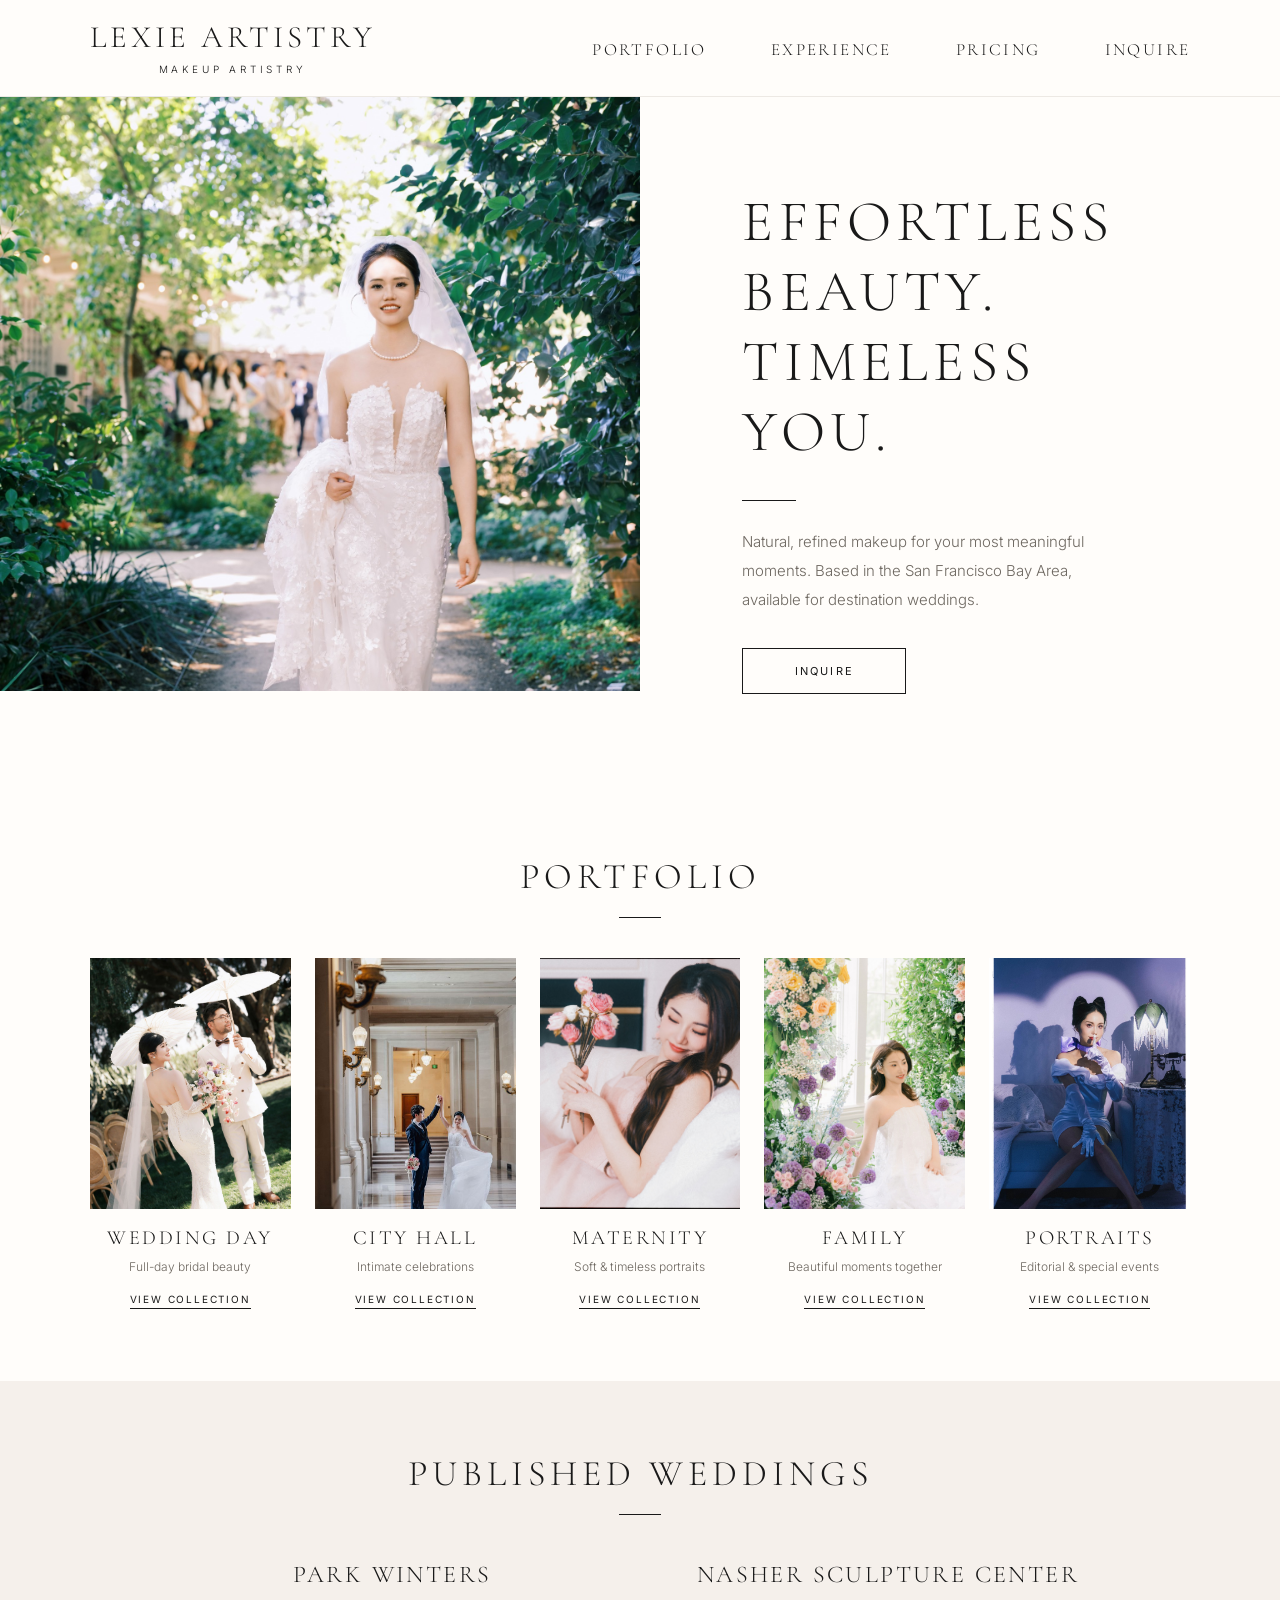
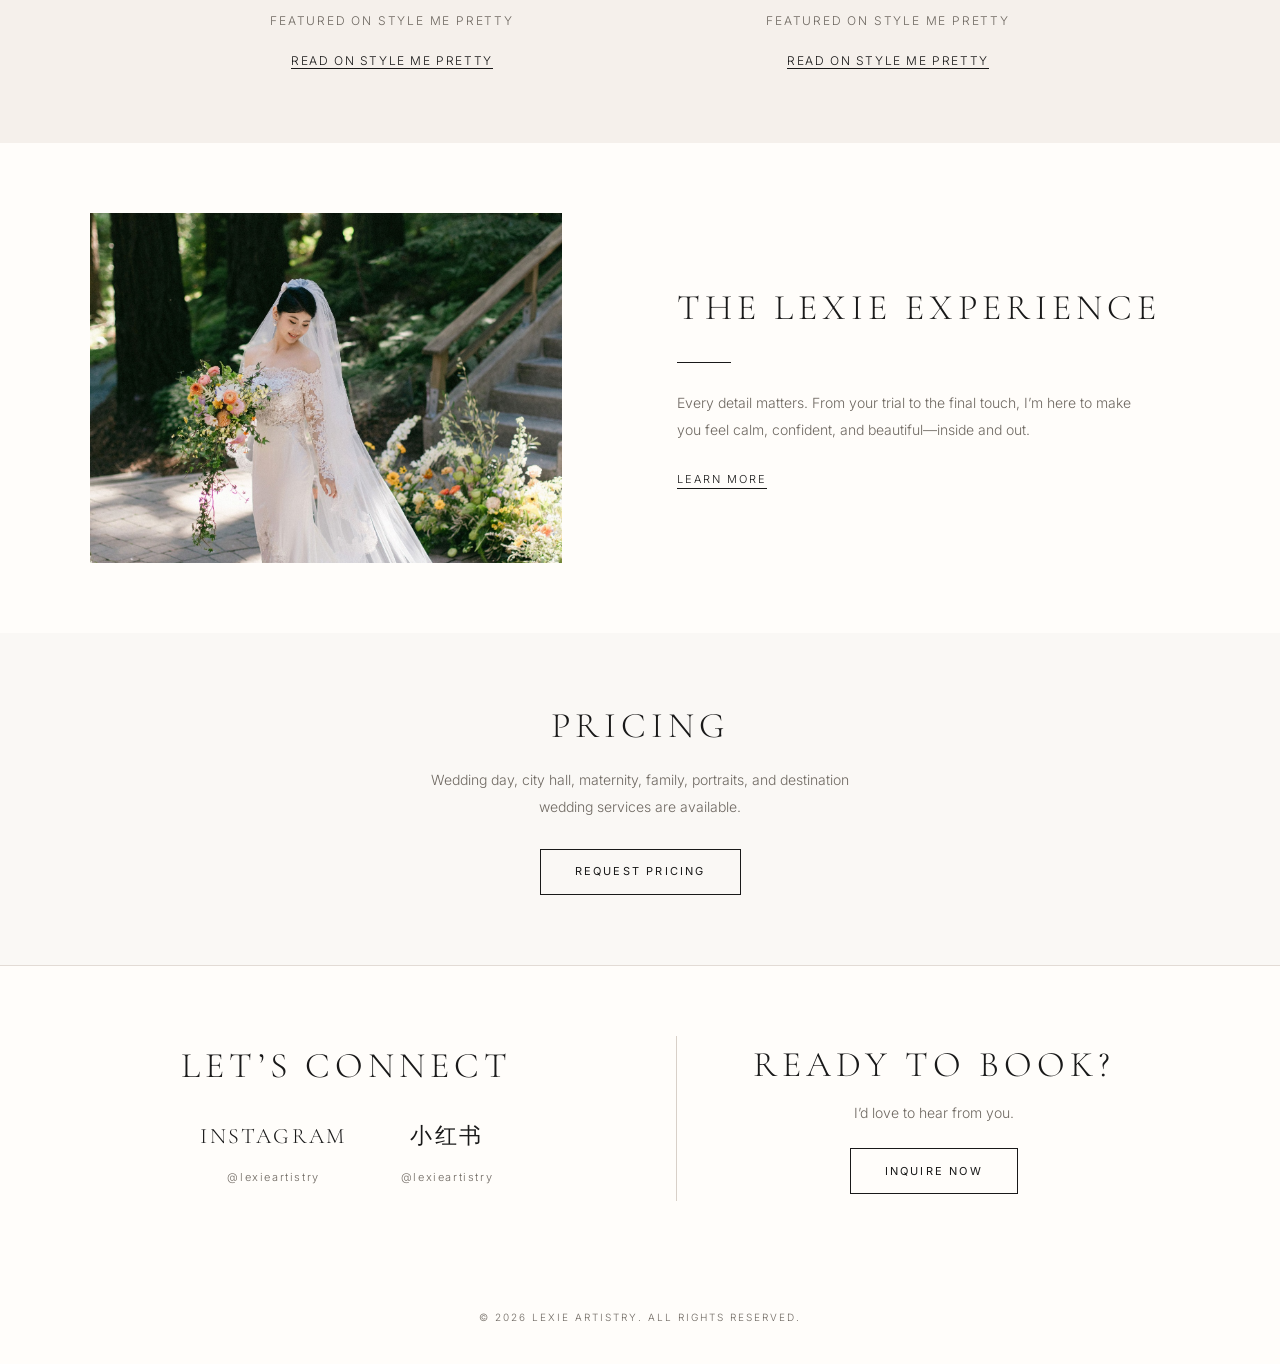
==== commit 0880ac37: "Add files via upload" ====
--- a/index.html
+++ b/index.html
@@ -1,191 +1,154 @@
-<!doctype html>
+<!DOCTYPE html>
 <html lang="en">
 <head>
-  <meta charset="utf-8" />
-  <meta name="viewport" content="width=device-width, initial-scale=1" />
-  <title>Lexie Artistry | Bay Area Bridal Hair & Makeup</title>
-  <meta name="description" content="Lexie Artistry offers refined bridal hair and makeup for weddings, city hall ceremonies, maternity, family, portraits, and destination celebrations. Based in the San Francisco Bay Area." />
-  <meta property="og:title" content="Lexie Artistry | Bridal Hair & Makeup" />
-  <meta property="og:description" content="Refined bridal hair and makeup for modern celebrations. Based in the San Francisco Bay Area, available for destination weddings." />
-  <meta property="og:type" content="website" />
-  <meta property="og:image" content="images/hero.jpg" />
-  <link rel="preconnect" href="https://fonts.googleapis.com" />
-  <link rel="preconnect" href="https://fonts.gstatic.com" crossorigin />
-  <link href="https://fonts.googleapis.com/css2?family=Cormorant+Garamond:wght@300;400;500&family=Inter:wght@300;400;500&display=swap" rel="stylesheet" />
+  <meta charset="UTF-8" />
+  <meta name="viewport" content="width=device-width, initial-scale=1.0" />
+  <title>Lexie Artistry | Bridal Hair & Makeup</title>
+  <meta name="description" content="Lexie Artistry provides makeup artistry for wedding days, city hall celebrations, maternity, family, portraits, and destination weddings. Based in the San Francisco Bay Area and available for travel." />
+
+  <link rel="preconnect" href="https://fonts.googleapis.com">
+  <link rel="preconnect" href="https://fonts.gstatic.com" crossorigin>
+  <link href="https://fonts.googleapis.com/css2?family=Cormorant+Garamond:wght@300;400;500&family=Inter:wght@300;400;500&display=swap" rel="stylesheet">
+
   <link rel="stylesheet" href="style.css" />
 </head>
 <body>
-  <header class="site-header" id="top">
+  <header class="site-header">
     <a class="brand" href="#top" aria-label="Lexie Artistry home">
       <span>Lexie Artistry</span>
       <small>Makeup Artistry</small>
     </a>
 
-    <nav class="desktop-nav" aria-label="Main navigation">
+    <nav class="main-nav" aria-label="Main navigation">
       <a href="#portfolio">Portfolio</a>
       <a href="#experience">Experience</a>
       <a href="#pricing">Pricing</a>
       <a href="#inquire">Inquire</a>
     </nav>
-
-    <div class="social-links desktop-social" aria-label="Social links">
-      <a href="https://www.instagram.com/lexieartistry/" target="_blank" rel="noopener">Instagram</a>
-      <a href="https://xhslink.com/m/948nnXNOe5O" target="_blank" rel="noopener">小红书</a>
-    </div>
-
-    <button class="menu-button" aria-expanded="false" aria-controls="mobileMenu">Menu</button>
   </header>
 
-  <nav class="mobile-menu" id="mobileMenu" aria-label="Mobile navigation">
-    <a href="#portfolio">Portfolio</a>
-    <a href="#experience">Experience</a>
-    <a href="#pricing">Pricing</a>
-    <a href="#inquire">Inquire</a>
-    <a href="https://www.instagram.com/lexieartistry/" target="_blank" rel="noopener">Instagram</a>
-    <a href="https://xhslink.com/m/948nnXNOe5O" target="_blank" rel="noopener">小红书</a>
-  </nav>
+  <main id="top">
+    <section class="hero">
+      <div class="hero-photo">
+        <img src="images/hero.jpg" alt="Bride walking through a garden, bridal makeup by Lexie Artistry" />
+      </div>
 
-  <main>
-    <section class="hero" aria-label="Lexie Artistry introduction">
-      <div class="hero-media">
-        <img src="images/hero.jpg" alt="Bride walking outdoors in a soft natural wedding setting" />
-      </div>
-      <div class="hero-copy">
-        <p class="eyebrow">San Francisco Bay Area · Destination Weddings</p>
+      <div class="hero-text">
         <h1>Effortless beauty.<br />Timeless you.</h1>
-        <p class="hero-text">Refined bridal hair and makeup for modern celebrations, intimate ceremonies, portraits, and meaningful milestones.</p>
-        <a href="#portfolio" class="text-link">View Portfolio</a>
+        <div class="rule"></div>
+        <p>
+          Natural, refined makeup for your most meaningful moments.
+          Based in the San Francisco Bay Area, available for destination weddings.
+        </p>
+        <a class="outline-button" href="#inquire">Inquire</a>
       </div>
     </section>
 
-    <section class="intro section-narrow">
-      <p>Soft, elegant beauty that still feels like you.</p>
-    </section>
-
-    <section class="section" id="portfolio">
-      <div class="section-heading">
-        <p class="eyebrow">Portfolio</p>
-        <h2>A quiet collection of weddings, families, and life’s beautiful milestones.</h2>
+    <section id="portfolio" class="section portfolio-section">
+      <div class="section-title">
+        <h2>Portfolio</h2>
+        <span></span>
       </div>
 
       <div class="portfolio-grid">
-        <a class="portfolio-card featured" href="#">
-          <figure><img src="images/wedding-day.jpg" alt="Wedding day bridal hair and makeup by Lexie Artistry" /></figure>
-          <div><h3>Wedding Day</h3><p>Timeless beauty for your most meaningful day.</p><span>View Collection</span></div>
+        <a class="portfolio-card" href="#">
+          <img src="images/wedding-day.jpg" alt="Wedding day bridal makeup by Lexie Artistry" />
+          <h3>Wedding Day</h3>
+          <p>Full-day bridal beauty</p>
+          <span>View Collection</span>
         </a>
 
         <a class="portfolio-card" href="#">
-          <figure><img src="images/city-hall.jpg" alt="City hall bridal makeup look" /></figure>
-          <div><h3>City Hall</h3><p>Effortless elegance for intimate celebrations.</p><span>View Collection</span></div>
+          <img src="images/city-hall.jpg" alt="City hall bridal makeup by Lexie Artistry" />
+          <h3>City Hall</h3>
+          <p>Intimate celebrations</p>
+          <span>View Collection</span>
         </a>
 
         <a class="portfolio-card" href="#">
-          <figure><img src="images/maternity.jpg" alt="Maternity makeup and styling portrait" /></figure>
-          <div><h3>Maternity</h3><p>Celebrating motherhood with grace.</p><span>View Collection</span></div>
+          <img src="images/maternity.jpg" alt="Maternity makeup by Lexie Artistry" />
+          <h3>Maternity</h3>
+          <p>Soft & timeless portraits</p>
+          <span>View Collection</span>
         </a>
 
         <a class="portfolio-card" href="#">
-          <figure><img src="images/family.jpg" alt="Family portrait hair and makeup styling" /></figure>
-          <div><h3>Family</h3><p>Beautiful moments, together.</p><span>View Collection</span></div>
+          <img src="images/family.jpg" alt="Family photoshoot makeup by Lexie Artistry" />
+          <h3>Family</h3>
+          <p>Beautiful moments together</p>
+          <span>View Collection</span>
         </a>
 
-        <a class="portfolio-card featured" href="#">
-          <figure><img src="images/portraits.jpg" alt="Portrait and performance makeup by Lexie Artistry" /></figure>
-          <div><h3>Portraits</h3><p>Makeup for every milestone and every story.</p><span>View Collection</span></div>
+        <a class="portfolio-card" href="#">
+          <img src="images/portraits.jpg" alt="Portrait and event makeup by Lexie Artistry" />
+          <h3>Portraits</h3>
+          <p>Editorial & special events</p>
+          <span>View Collection</span>
         </a>
       </div>
     </section>
 
-    <section class="published section-soft">
-      <div class="section-heading compact">
-        <p class="eyebrow">Published Weddings</p>
-        <h2>Featured by Style Me Pretty.</h2>
+    <section class="section published-section">
+      <div class="section-title">
+        <h2>Published Weddings</h2>
+        <span></span>
       </div>
 
-      <div class="published-list">
-        <a class="published-item" href="https://www.stylemepretty.com/2024/06/25/a-relaxed-outdoor-wedding-in-calming-shades-of-blue-at-park-winters/" target="_blank" rel="noopener">
-          <span>Style Me Pretty</span>
-          <strong>Park Winters</strong>
-          <em>Read Story</em>
-        </a>
+      <div class="published-grid">
+        <article class="published-item">
+          <h3>Park Winters</h3>
+          <p>Featured on Style Me Pretty</p>
+          <a href="https://www.stylemepretty.com/2024/06/25/a-relaxed-outdoor-wedding-in-calming-shades-of-blue-at-park-winters/" target="_blank" rel="noopener noreferrer">Read on Style Me Pretty</a>
+        </article>
 
-        <a class="published-item" href="https://www.stylemepretty.com/2023/04/11/art-infused-intimate-outdoor-wedding-at-nasher-sculpture-center/" target="_blank" rel="noopener">
-          <span>Style Me Pretty</span>
-          <strong>Nasher Sculpture Center</strong>
-          <em>Read Story</em>
-        </a>
+        <article class="published-item">
+          <h3>Nasher Sculpture Center</h3>
+          <p>Featured on Style Me Pretty</p>
+          <a href="https://www.stylemepretty.com/2023/04/11/art-infused-intimate-outdoor-wedding-at-nasher-sculpture-center/" target="_blank" rel="noopener noreferrer">Read on Style Me Pretty</a>
+        </article>
       </div>
     </section>
 
-    <section class="section experience" id="experience">
-      <div class="section-heading">
-        <p class="eyebrow">The Experience</p>
-        <h2>A calm, thoughtful process from inquiry to the final touch.</h2>
+    <section id="experience" class="section experience-section">
+      <div class="experience-photo">
+        <img src="images/work-1.jpg" alt="Lexie Artistry preparing a bridal makeup look" />
       </div>
-
-      <div class="experience-row">
-        <article><span>01</span><h3>Inquiry</h3><p>Share your date, location, vision, and beauty needs.</p></article>
-        <article><span>02</span><h3>Trial</h3><p>Create a look that feels like you before the celebration.</p></article>
-        <article><span>03</span><h3>Wedding Day</h3><p>On-location styling with a calm, polished timeline.</p></article>
-        <article><span>04</span><h3>Travel</h3><p>Bay Area based and available for destination weddings.</p></article>
+      <div class="experience-text">
+        <h2>The Lexie Experience</h2>
+        <div class="rule"></div>
+        <p>
+          Every detail matters. From your trial to the final touch, I’m here to make you feel calm,
+          confident, and beautiful—inside and out.
+        </p>
+        <a href="#">Learn More</a>
       </div>
     </section>
 
-    <section class="travel-note">
-      <img src="images/work-1.jpg" alt="Elegant bridal makeup detail by Lexie Artistry" />
-      <p>Based in the San Francisco Bay Area. Available for California, Texas, Miami, Hawaii, and destination celebrations.</p>
+    <section id="pricing" class="section pricing-section">
+      <h2>Pricing</h2>
+      <p>Wedding day, city hall, maternity, family, portraits, and destination wedding services are available.</p>
+      <a class="outline-button" href="#inquire">Request Pricing</a>
     </section>
 
-    <section class="section pricing" id="pricing">
-      <div class="section-heading">
-        <p class="eyebrow">Pricing</p>
-        <h2>Simple starting points for planning your beauty experience.</h2>
+    <section id="inquire" class="section inquire-section">
+      <div class="connect">
+        <h2>Let’s Connect</h2>
+        <div class="social-links">
+          <a href="https://www.instagram.com/lexieartistry/" target="_blank" rel="noopener noreferrer">Instagram<br><small>@lexieartistry</small></a>
+          <a href="https://xhslink.com/m/948nnXNOe5O" target="_blank" rel="noopener noreferrer">小红书<br><small>@lexieartistry</small></a>
+        </div>
       </div>
 
-      <div class="pricing-grid">
-        <article><h3>Wedding Day</h3><p>Bride & groom packages are available for 3, 6, 8, and 10 hours.</p><a href="#inquire">Request Availability</a></article>
-        <article><h3>City Hall</h3><p>Elegant hair and makeup for intimate ceremonies and elopements.</p><a href="#inquire">Inquire</a></article>
-        <article><h3>Maternity & Family</h3><p>Soft, camera-ready beauty for portraits and meaningful milestones.</p><a href="#inquire">Inquire</a></article>
-        <article><h3>Portraits</h3><p>Makeup for performances, concerts, events, photoshoots, and personal branding.</p><a href="#inquire">Inquire</a></article>
+      <div class="booking-cta">
+        <h2>Ready to book?</h2>
+        <p>I’d love to hear from you.</p>
+        <a class="outline-button" href="mailto:lexieartistry@gmail.com">Inquire Now</a>
       </div>
-    </section>
-
-    <section class="about section-narrow">
-      <h2>Hi, I’m Lexie.</h2>
-      <p>I believe makeup should never hide who you are. My goal is simple: to help you feel like the most confident version of yourself — comfortable, beautiful, and unmistakably you.</p>
-    </section>
-
-    <section class="inquire section-soft" id="inquire">
-      <div class="section-heading compact">
-        <p class="eyebrow">Inquire</p>
-        <h2>Let’s create something beautiful.</h2>
-      </div>
-
-      <form action="mailto:lexieartistry@gmail.com" method="post" enctype="text/plain" class="inquiry-form">
-        <label>Wedding / Event Date<input type="text" name="date" placeholder="MM / DD / YYYY" /></label>
-        <label>Location<input type="text" name="location" placeholder="Venue, city, or destination" /></label>
-        <label>Service Type<select name="service"><option>Wedding Day</option><option>City Hall</option><option>Maternity</option><option>Family</option><option>Portraits</option><option>Destination Wedding</option></select></label>
-        <label>Your Email<input type="email" name="email" placeholder="your@email.com" /></label>
-        <label>Instagram / WeChat<input type="text" name="social" placeholder="Optional" /></label>
-        <label class="full">Message<textarea name="message" rows="5" placeholder="Tell me a little about your celebration."></textarea></label>
-        <button type="submit">Check Availability</button>
-      </form>
     </section>
   </main>
 
   <footer class="footer">
-    <div>
-      <h2>Lexie Artistry</h2>
-      <p>Bridal Hair & Makeup · San Francisco Bay Area</p>
-      <p>Available for destination weddings.</p>
-    </div>
-    <div class="footer-links">
-      <a href="https://www.instagram.com/lexieartistry/" target="_blank" rel="noopener">Instagram</a>
-      <a href="https://xhslink.com/m/948nnXNOe5O" target="_blank" rel="noopener">Xiaohongshu</a>
-      <a href="mailto:lexieartistry@gmail.com">lexieartistry@gmail.com</a>
-    </div>
+    <p>© 2026 Lexie Artistry. All rights reserved.</p>
   </footer>
-
-  <script src="script.js"></script>
 </body>
 </html>
--- a/style.css
+++ b/style.css
@@ -1,365 +1,450 @@
-:root{
-  --bg:#fbfaf7;
-  --paper:#f6f1ec;
-  --text:#202020;
-  --muted:#746f69;
-  --line:#ded6cf;
-  --soft:#eee7df;
-  --max:1180px;
-}
-
-*{box-sizing:border-box}
-html{scroll-behavior:smooth}
-body{
-  margin:0;
-  background:var(--bg);
-  color:var(--text);
-  font-family:"Inter",sans-serif;
-  font-weight:300;
-  line-height:1.75;
-  -webkit-font-smoothing:antialiased;
-}
-img{display:block;max-width:100%}
-a{color:inherit;text-decoration:none}
-
-.site-header{
-  position:sticky;
-  top:0;
-  z-index:50;
-  display:grid;
-  grid-template-columns:220px 1fr 220px;
-  align-items:center;
-  min-height:82px;
-  padding:18px clamp(22px,5vw,72px);
-  background:rgba(251,250,247,.92);
-  backdrop-filter:blur(12px);
-  border-bottom:1px solid rgba(222,214,207,.55);
-}
-.brand span{
-  display:block;
-  font-family:"Cormorant Garamond",serif;
-  font-size:25px;
-  font-weight:300;
-  letter-spacing:.11em;
-}
-.brand small{
-  display:block;
-  margin-top:-4px;
-  font-size:9px;
-  letter-spacing:.26em;
-  color:var(--muted);
-  text-transform:uppercase;
-}
-.desktop-nav{display:flex;justify-content:center;gap:44px}
-.desktop-nav a,.social-links a,.menu-button{
-  font-size:11px;
-  letter-spacing:.18em;
-  color:#272727;
-  text-transform:uppercase;
-}
-.social-links{display:flex;justify-content:flex-end;gap:24px}
-.desktop-nav a:hover,.social-links a:hover,.footer-links a:hover{color:var(--muted)}
-.menu-button{display:none;background:none;border:0;padding:0;font-family:inherit;cursor:pointer}
-.mobile-menu{display:none}
-
-.hero{
-  max-width:var(--max);
-  margin:48px auto 0;
-  padding:0 clamp(22px,4vw,44px);
-  display:grid;
-  grid-template-columns:minmax(320px, .9fr) minmax(320px, .82fr);
-  align-items:center;
-  gap:clamp(46px,7vw,96px);
-}
-.hero-media{
-  width:min(520px,100%);
-  justify-self:end;
-}
-.hero-media img{
-  width:100%;
-  height:min(72vh,670px);
-  object-fit:contain;
-  object-position:center top;
-  background:#f3eee9;
-}
-.hero-copy{max-width:460px;padding:38px 0 34px}
-.eyebrow{
-  margin:0 0 18px;
-  font-size:10px;
-  letter-spacing:.26em;
-  text-transform:uppercase;
-  color:var(--muted);
-}
-h1,h2,h3{
-  font-family:"Cormorant Garamond",serif;
-  font-weight:300;
-  margin:0;
-}
-h1{
-  font-size:clamp(42px,5vw,68px);
-  line-height:1.04;
-  letter-spacing:.035em;
-}
-.hero-text{
-  max-width:420px;
-  margin:28px 0 28px;
-  color:var(--muted);
-  font-size:15px;
-}
-.text-link,.pricing-grid a{
-  display:inline-block;
-  position:relative;
-  font-size:11px;
-  letter-spacing:.2em;
-  text-transform:uppercase;
-  padding-bottom:7px;
-}
-.text-link::after,.pricing-grid a::after{
-  content:"";
-  position:absolute;
-  left:0;right:0;bottom:0;
-  height:1px;
-  background:var(--text);
-}
-
-.section{padding:92px clamp(22px,5vw,72px)}
-.section-narrow{
-  max-width:780px;
-  margin:0 auto;
-  padding:92px 22px 58px;
-  text-align:center;
-}
-.intro p{
-  margin:0;
-  font-family:"Cormorant Garamond",serif;
-  font-size:clamp(30px,4vw,52px);
-  line-height:1.16;
-  letter-spacing:.02em;
-}
-.section-heading{
-  max-width:620px;
-  margin:0 auto 56px;
-  text-align:center;
-}
-.section-heading.compact{margin-bottom:42px}
-.section-heading h2,.about h2{
-  font-size:clamp(30px,3.7vw,50px);
-  line-height:1.13;
-  letter-spacing:.02em;
-}
-
-.portfolio-grid{
-  max-width:1040px;
-  margin:0 auto;
-  display:grid;
-  grid-template-columns:repeat(6,1fr);
-  gap:42px 34px;
-  align-items:start;
-}
-.portfolio-card{
-  grid-column:span 2;
-  text-align:center;
-}
-.portfolio-card.featured{grid-column:span 3}
-.portfolio-card figure{
-  margin:0 0 20px;
-  overflow:hidden;
-  background:var(--paper);
-}
-.portfolio-card img{
-  width:100%;
-  height:310px;
-  object-fit:cover;
-  object-position:center 18%;
-  transform:scale(1);
-  transition:transform .55s ease;
-}
-.portfolio-card.featured img{height:390px}
-.portfolio-card:hover img{transform:scale(1.025)}
-.portfolio-card h3{
-  font-size:25px;
-  line-height:1.1;
-  letter-spacing:.04em;
-}
-.portfolio-card p{
-  max-width:270px;
-  margin:10px auto 12px;
-  color:var(--muted);
-  font-size:13px;
-  line-height:1.65;
-}
-.portfolio-card span{
-  font-size:10px;
-  letter-spacing:.2em;
-  text-transform:uppercase;
-  border-bottom:1px solid var(--text);
-}
-
-.section-soft{background:var(--paper);padding:86px clamp(22px,5vw,72px)}
-.published-list{
-  max-width:860px;
-  margin:0 auto;
-  display:grid;
-  grid-template-columns:1fr 1fr;
-  gap:1px;
-  background:var(--line);
-}
-.published-item{
-  display:grid;
-  gap:10px;
-  min-height:210px;
-  padding:44px 34px;
-  text-align:center;
-  background:var(--paper);
-}
-.published-item span,.published-item em{
-  font-style:normal;
-  color:var(--muted);
-  font-size:10px;
-  letter-spacing:.25em;
-  text-transform:uppercase;
-}
-.published-item strong{
-  font-family:"Cormorant Garamond",serif;
-  font-weight:300;
-  font-size:32px;
-  letter-spacing:.03em;
-  line-height:1.1;
-}
-
-.experience-row{
-  max-width:1050px;
-  margin:0 auto;
-  display:grid;
-  grid-template-columns:repeat(4,1fr);
-  border-top:1px solid var(--line);
-  border-left:1px solid var(--line);
-}
-.experience-row article{
-  min-height:230px;
-  padding:32px 24px 30px;
-  border-right:1px solid var(--line);
-  border-bottom:1px solid var(--line);
-}
-.experience-row span{
-  display:block;
-  margin-bottom:38px;
-  color:var(--muted);
-  font-size:11px;
-  letter-spacing:.2em;
-}
-.experience-row h3,.pricing-grid h3{
-  font-size:27px;
-  letter-spacing:.03em;
-}
-.experience-row p,.pricing-grid p,.travel-note p,.about p{
-  color:var(--muted);
-  font-size:14px;
-  line-height:1.75;
-}
-.travel-note{
-  max-width:860px;
-  margin:0 auto 18px;
-  padding:0 22px 74px;
-  display:grid;
-  grid-template-columns:280px 1fr;
-  gap:52px;
-  align-items:center;
-}
-.travel-note img{
-  height:360px;
-  width:100%;
-  object-fit:cover;
-  object-position:center 18%;
-}
-.travel-note p{
-  max-width:430px;
-  font-family:"Cormorant Garamond",serif;
-  font-size:34px;
-  line-height:1.18;
-  color:var(--text);
-}
-
-.pricing-grid{
-  max-width:1050px;
-  margin:0 auto;
-  display:grid;
-  grid-template-columns:repeat(4,1fr);
-  gap:28px;
-}
-.pricing-grid article{
-  padding:32px 26px 34px;
-  border:1px solid var(--line);
-  background:rgba(255,255,255,.2);
-}
-.pricing-grid p{min-height:98px}
-.about{padding-top:54px;padding-bottom:100px}
-.about p{max-width:640px;margin:22px auto 0;font-size:16px}
-
-.inquiry-form{
-  max-width:920px;
-  margin:0 auto;
-  display:grid;
-  grid-template-columns:repeat(2,1fr);
-  gap:22px;
-}
-.inquiry-form label{
-  display:grid;
-  gap:8px;
-  font-size:10px;
-  letter-spacing:.22em;
-  text-transform:uppercase;
-  color:var(--muted);
-}
-.inquiry-form .full{grid-column:1/-1}
-input,select,textarea{
-  width:100%;
-  border:0;
-  border-bottom:1px solid var(--line);
-  background:transparent;
-  padding:12px 0;
-  color:var(--text);
-  font:300 15px/1.5 "Inter",sans-serif;
-  border-radius:0;
-}
-input:focus,select:focus,textarea:focus{outline:0;border-bottom-color:var(--text)}
-button[type="submit"]{
-  grid-column:1/-1;
-  justify-self:center;
-  margin-top:22px;
-  border:1px solid var(--text);
-  background:transparent;
-  padding:14px 42px;
-  font-size:11px;
-  letter-spacing:.22em;
-  text-transform:uppercase;
-  cursor:pointer;
-  transition:.25s ease;
-}
-button[type="submit"]:hover{background:var(--text);color:var(--bg)}
-.footer{
-  display:grid;
-  grid-template-columns:1fr 1fr;
-  gap:40px;
-  padding:64px clamp(22px,5vw,72px);
-  border-top:1px solid var(--line);
-}
-.footer h2{font-size:31px;letter-spacing:.05em}
-.footer p{margin:8px 0;color:var(--muted);font-size:13px}
-.footer-links{display:flex;justify-content:flex-end;align-items:flex-start;gap:28px;flex-wrap:wrap}
-.footer-links a{font-size:11px;letter-spacing:.2em;text-transform:uppercase}
-
-@media(max-width:980px){
-  .site-header{grid-template-columns:1fr auto}.desktop-nav,.desktop-social{display:none}.menu-button{display:block}
-  .mobile-menu{
-    position:fixed;z-index:49;top:82px;left:0;right:0;
-    display:grid;gap:18px;padding:28px;background:var(--bg);border-bottom:1px solid var(--line);
-    transform:translateY(-130%);transition:.3s ease;
-  }
-  .mobile-menu.open{transform:translateY(0)}
-  .mobile-menu a{font-size:12px;letter-spacing:.2em;text-transform:uppercase}
-  .hero{grid-template-columns:1fr;margin-top:28px;gap:34px}.hero-media{justify-self:center;max-width:480px}.hero-media img{height:auto}.hero-copy{text-align:center;max-width:620px;margin:0 auto;padding:0 0 30px}.portfolio-card,.portfolio-card.featured{grid-column:span 3}.experience-row,.pricing-grid{grid-template-columns:repeat(2,1fr)}.travel-note{grid-template-columns:1fr;max-width:620px}.travel-note img{height:auto}.travel-note p{text-align:center;margin:0 auto}.footer{grid-template-columns:1fr}.footer-links{justify-content:flex-start}.published-list{grid-template-columns:1fr}.inquiry-form{grid-template-columns:1fr}
-}
-@media(max-width:620px){
-  .site-header{min-height:74px}.mobile-menu{top:74px}.brand span{font-size:22px}.hero{padding:0 18px}.section{padding:68px 22px}.section-soft{padding:68px 22px}.portfolio-grid{display:block}.portfolio-card{display:block;margin-bottom:44px}.portfolio-card img,.portfolio-card.featured img{height:auto}.experience-row,.pricing-grid{grid-template-columns:1fr}.travel-note p{font-size:30px}.footer{padding:48px 22px}.footer-links{display:grid;gap:14px}
-}
+:root {
+  --bg: #faf8f5;
+  --paper: #fffdfa;
+  --soft: #f5f0eb;
+  --text: #191919;
+  --muted: #6e6861;
+  --line: #d8d0c8;
+}
+
+* { box-sizing: border-box; }
+
+html { scroll-behavior: smooth; }
+
+body {
+  margin: 0;
+  background: var(--bg);
+  color: var(--text);
+  font-family: "Inter", sans-serif;
+  font-weight: 300;
+  line-height: 1.7;
+}
+
+img { display: block; width: 100%; }
+a { color: inherit; text-decoration: none; }
+
+.site-header {
+  width: 100%;
+  min-height: 88px;
+  padding: 22px 7vw 18px;
+  display: flex;
+  align-items: center;
+  justify-content: space-between;
+  gap: 32px;
+  background: var(--paper);
+  border-bottom: 1px solid rgba(216, 208, 200, 0.45);
+}
+
+.brand span {
+  display: block;
+  font-family: "Cormorant Garamond", serif;
+  font-size: 31px;
+  font-weight: 300;
+  line-height: 1;
+  letter-spacing: 4px;
+  text-transform: uppercase;
+}
+
+.brand small {
+  display: block;
+  margin-top: 8px;
+  font-size: 10px;
+  font-weight: 300;
+  letter-spacing: 3.8px;
+  text-align: center;
+  text-transform: uppercase;
+}
+
+.main-nav {
+  display: flex;
+  align-items: center;
+  gap: clamp(28px, 5vw, 68px);
+}
+
+.main-nav a {
+  font-family: "Cormorant Garamond", serif;
+  font-size: 17px;
+  font-weight: 300;
+  letter-spacing: 2.4px;
+  text-transform: uppercase;
+  position: relative;
+}
+
+.main-nav a::after {
+  content: "";
+  position: absolute;
+  left: 0;
+  bottom: -7px;
+  width: 0;
+  height: 1px;
+  background: var(--text);
+  transition: width .25s ease;
+}
+
+.main-nav a:hover::after { width: 100%; }
+
+.hero {
+  min-height: 66vh;
+  display: grid;
+  grid-template-columns: 1fr 1fr;
+  background: var(--paper);
+}
+
+.hero-photo {
+  height: 66vh;
+  min-height: 520px;
+  overflow: hidden;
+}
+
+.hero-photo img {
+  height: 100%;
+  object-fit: cover;
+  object-position: center 18%;
+}
+
+.hero-text {
+  padding: 7vw 7vw 7vw 8vw;
+  display: flex;
+  flex-direction: column;
+  justify-content: center;
+  align-items: flex-start;
+}
+
+h1, h2, h3 {
+  font-family: "Cormorant Garamond", serif;
+  font-weight: 300;
+  margin: 0;
+}
+
+h1 {
+  max-width: 560px;
+  font-size: clamp(36px, 4.5vw, 58px);
+  line-height: 1.22;
+  letter-spacing: 5.2px;
+  text-transform: uppercase;
+}
+
+.rule {
+  width: 54px;
+  height: 1px;
+  background: var(--text);
+  margin: 32px 0 26px;
+}
+
+.hero-text p {
+  max-width: 390px;
+  margin: 0 0 34px;
+  color: var(--muted);
+  font-size: 15px;
+  line-height: 1.95;
+}
+
+.outline-button {
+  display: inline-flex;
+  align-items: center;
+  justify-content: center;
+  min-width: 164px;
+  min-height: 46px;
+  border: 1px solid var(--text);
+  padding: 12px 34px;
+  font-size: 11px;
+  font-weight: 400;
+  letter-spacing: 2.2px;
+  text-transform: uppercase;
+  transition: background .25s ease, color .25s ease;
+}
+
+.outline-button:hover {
+  background: var(--text);
+  color: var(--bg);
+}
+
+.section { padding: 70px 7vw; }
+
+.section-title {
+  text-align: center;
+  margin-bottom: 40px;
+}
+
+.section-title h2,
+.pricing-section h2,
+.experience-text h2,
+.connect h2,
+.booking-cta h2 {
+  font-size: clamp(28px, 3vw, 36px);
+  line-height: 1.25;
+  letter-spacing: 5px;
+  text-transform: uppercase;
+}
+
+.section-title span {
+  display: block;
+  width: 42px;
+  height: 1px;
+  margin: 18px auto 0;
+  background: var(--text);
+}
+
+.portfolio-section { background: var(--paper); }
+
+.portfolio-grid {
+  max-width: 1120px;
+  margin: 0 auto;
+  display: grid;
+  grid-template-columns: repeat(5, minmax(0, 1fr));
+  gap: 24px;
+  align-items: start;
+}
+
+.portfolio-card {
+  display: block;
+  text-align: center;
+}
+
+.portfolio-card img {
+  aspect-ratio: 4 / 5;
+  height: auto;
+  object-fit: cover;
+  object-position: center 18%;
+  transition: transform .45s ease, opacity .45s ease;
+}
+
+.portfolio-card:hover img {
+  transform: scale(1.025);
+  opacity: .94;
+}
+
+.portfolio-card h3 {
+  margin-top: 18px;
+  font-size: 20px;
+  line-height: 1.1;
+  letter-spacing: 2.5px;
+  text-transform: uppercase;
+}
+
+.portfolio-card p {
+  margin: 9px 0 8px;
+  color: var(--muted);
+  font-size: 12px;
+  line-height: 1.5;
+}
+
+.portfolio-card span {
+  display: inline-block;
+  color: var(--text);
+  font-size: 10px;
+  font-weight: 400;
+  letter-spacing: 1.8px;
+  text-transform: uppercase;
+  border-bottom: 1px solid var(--text);
+}
+
+.published-section {
+  background: var(--soft);
+}
+
+.published-grid {
+  max-width: 920px;
+  margin: 0 auto;
+  display: grid;
+  grid-template-columns: repeat(2, minmax(0, 1fr));
+  gap: 72px;
+  text-align: center;
+}
+
+.published-item h3 {
+  font-size: 24px;
+  letter-spacing: 2.4px;
+  text-transform: uppercase;
+}
+
+.published-item p {
+  margin: 14px 0 14px;
+  color: var(--muted);
+  font-size: 12px;
+  letter-spacing: 1.8px;
+  line-height: 1.8;
+  text-transform: uppercase;
+}
+
+.published-item a {
+  font-size: 12px;
+  letter-spacing: 1.6px;
+  text-transform: uppercase;
+  border-bottom: 1px solid var(--text);
+}
+
+.experience-section {
+  background: var(--paper);
+  display: grid;
+  grid-template-columns: .92fr 1fr;
+  gap: 9vw;
+  align-items: center;
+}
+
+.experience-photo img {
+  max-height: 350px;
+  object-fit: cover;
+  object-position: center;
+}
+
+.experience-text p,
+.pricing-section p,
+.booking-cta p {
+  max-width: 470px;
+  color: var(--muted);
+  font-size: 14px;
+  line-height: 1.95;
+}
+
+.experience-text a {
+  display: inline-block;
+  margin-top: 12px;
+  font-size: 11px;
+  letter-spacing: 2px;
+  text-transform: uppercase;
+  border-bottom: 1px solid var(--text);
+}
+
+.pricing-section {
+  text-align: center;
+  background: var(--bg);
+}
+
+.pricing-section p {
+  margin: 18px auto 28px;
+}
+
+.inquire-section {
+  background: var(--paper);
+  border-top: 1px solid rgba(216, 208, 200, .75);
+  display: grid;
+  grid-template-columns: 1fr 1fr;
+  gap: 72px;
+  align-items: center;
+}
+
+.connect {
+  text-align: center;
+}
+
+.social-links {
+  margin-top: 30px;
+  display: flex;
+  justify-content: center;
+  gap: 54px;
+}
+
+.social-links a {
+  font-family: "Cormorant Garamond", serif;
+  font-size: 22px;
+  letter-spacing: 2.4px;
+  text-transform: uppercase;
+}
+
+.social-links small {
+  font-family: "Inter", sans-serif;
+  color: var(--muted);
+  font-size: 11px;
+  letter-spacing: 1.6px;
+  text-transform: lowercase;
+}
+
+.booking-cta {
+  min-height: 165px;
+  border-left: 1px solid var(--line);
+  display: flex;
+  flex-direction: column;
+  align-items: center;
+  justify-content: center;
+  text-align: center;
+}
+
+.booking-cta p { margin: 12px 0 22px; }
+
+.footer {
+  padding: 28px 7vw;
+  text-align: center;
+  background: var(--paper);
+  color: var(--muted);
+  font-size: 10px;
+  letter-spacing: 2px;
+  text-transform: uppercase;
+}
+
+@media (max-width: 980px) {
+  .site-header {
+    align-items: flex-start;
+    flex-direction: column;
+  }
+
+  .main-nav {
+    width: 100%;
+    justify-content: space-between;
+    gap: 18px;
+  }
+
+  .hero {
+    grid-template-columns: 1fr;
+  }
+
+  .hero-photo {
+    height: 58vh;
+    min-height: 420px;
+  }
+
+  .hero-text {
+    padding: 64px 7vw;
+  }
+
+  .portfolio-grid {
+    grid-template-columns: repeat(2, minmax(0, 1fr));
+    max-width: 640px;
+  }
+
+  .published-grid,
+  .experience-section,
+  .inquire-section {
+    grid-template-columns: 1fr;
+  }
+
+  .booking-cta {
+    border-left: 0;
+    border-top: 1px solid var(--line);
+    padding-top: 44px;
+  }
+}
+
+@media (max-width: 560px) {
+  .brand span { font-size: 25px; }
+
+  .main-nav {
+    flex-wrap: wrap;
+    justify-content: flex-start;
+    row-gap: 12px;
+  }
+
+  .main-nav a { font-size: 15px; }
+
+  .hero-photo {
+    height: 52vh;
+    min-height: 360px;
+  }
+
+  h1 {
+    font-size: 34px;
+    letter-spacing: 3.5px;
+  }
+
+  .section { padding: 58px 7vw; }
+
+  .portfolio-grid {
+    grid-template-columns: 1fr;
+    max-width: 330px;
+  }
+
+  .social-links {
+    flex-direction: column;
+    gap: 22px;
+  }
+}
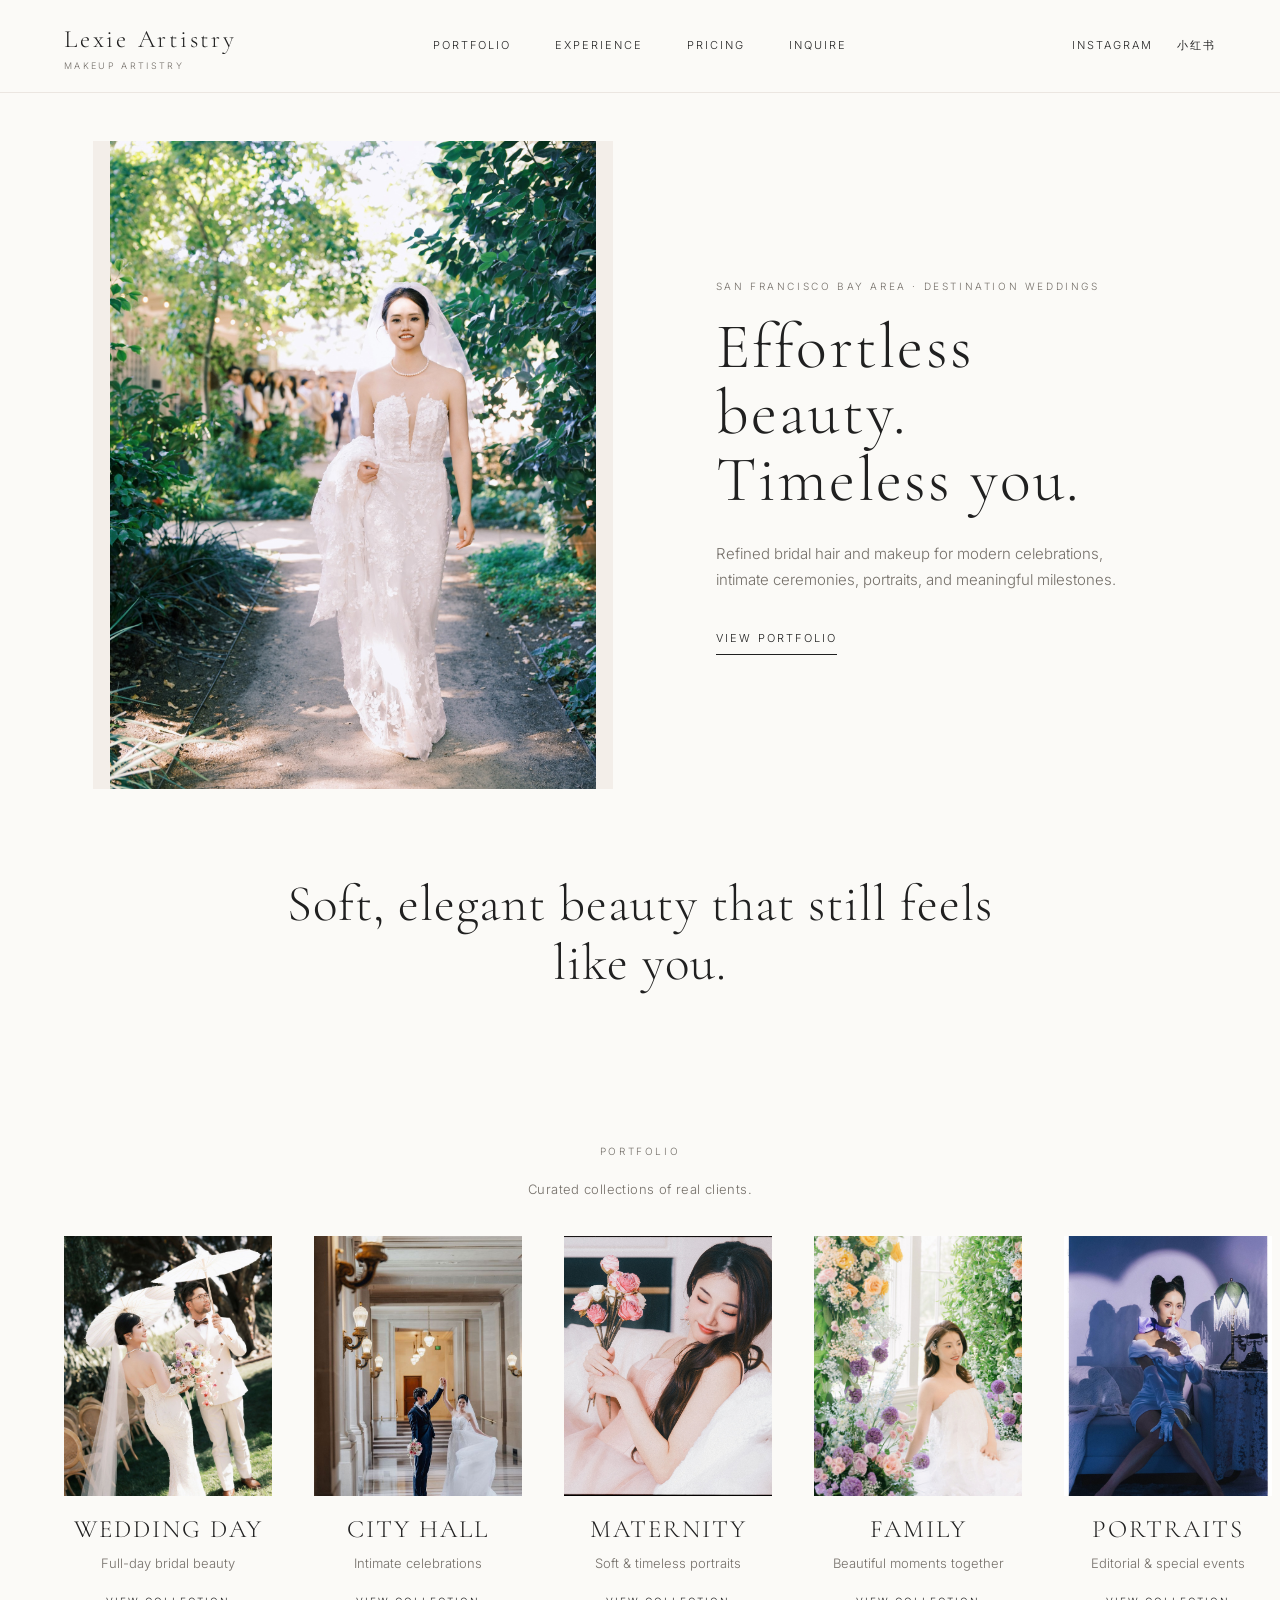
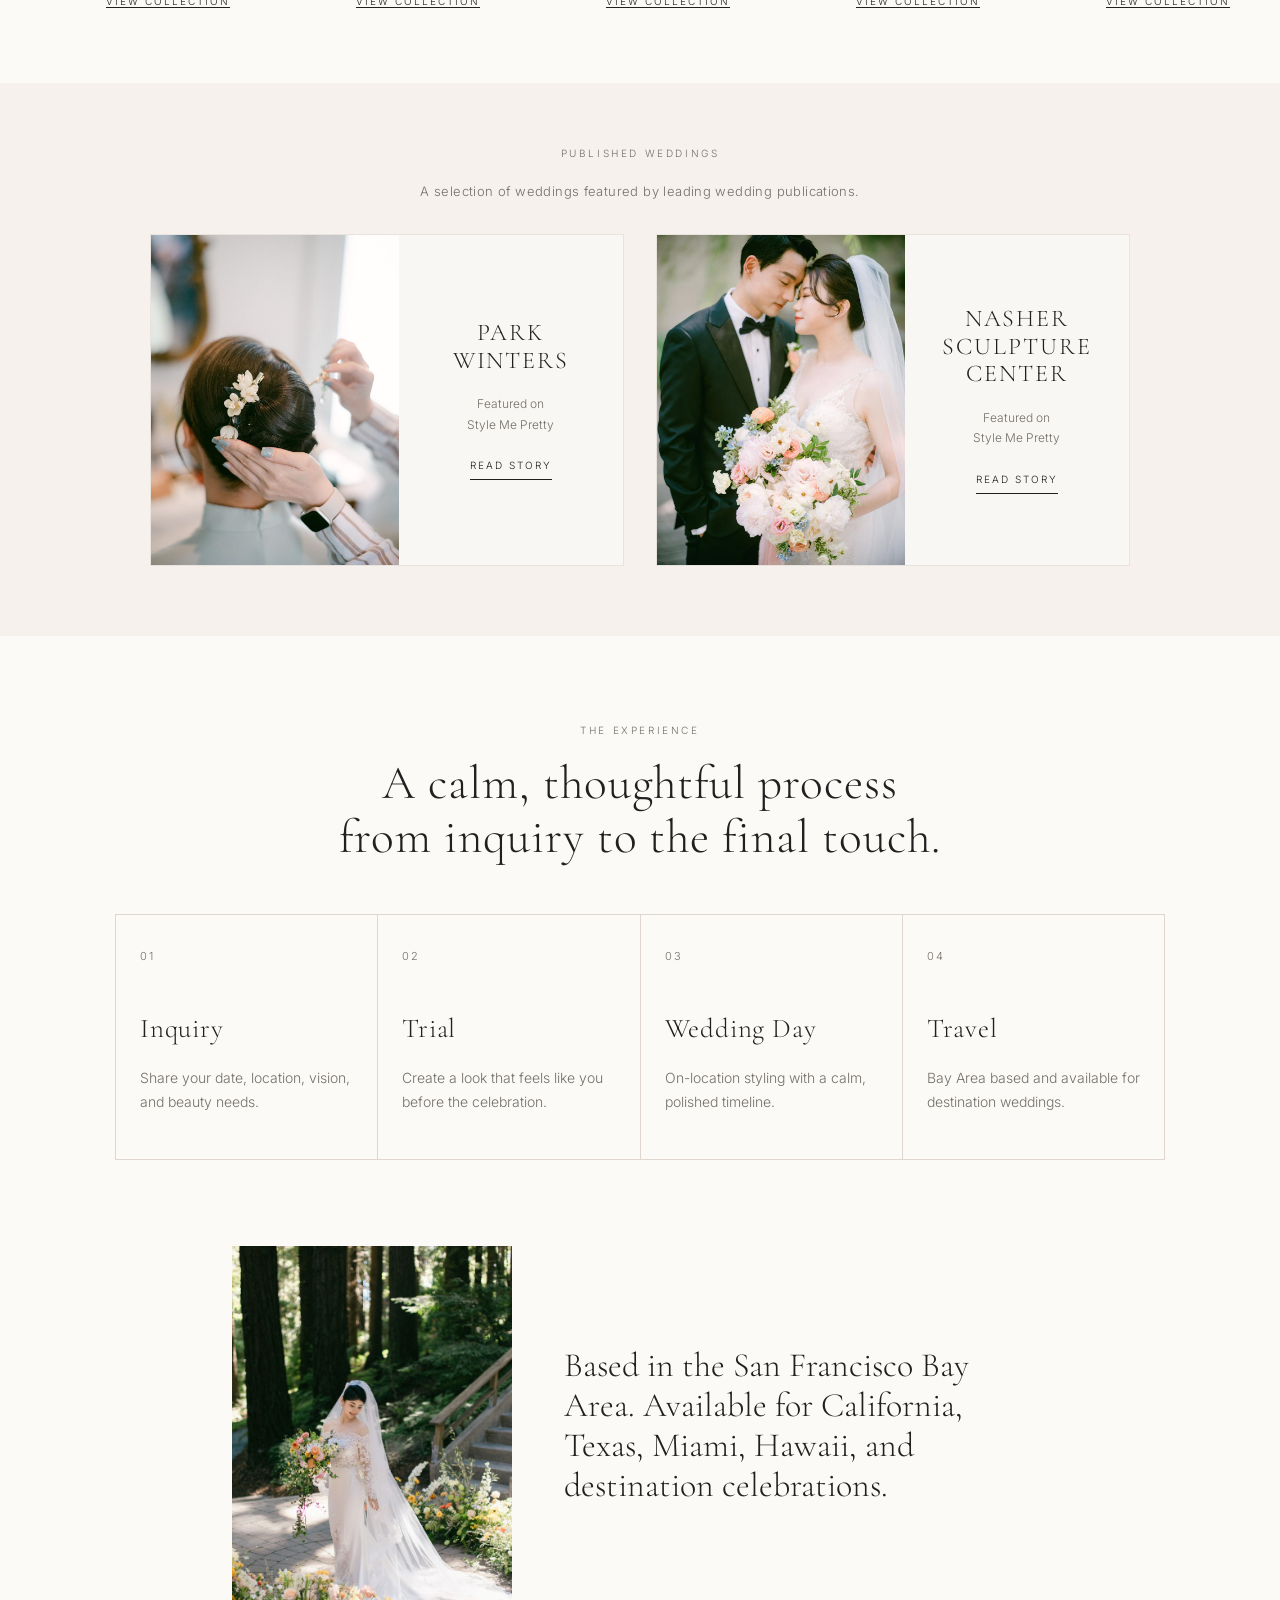
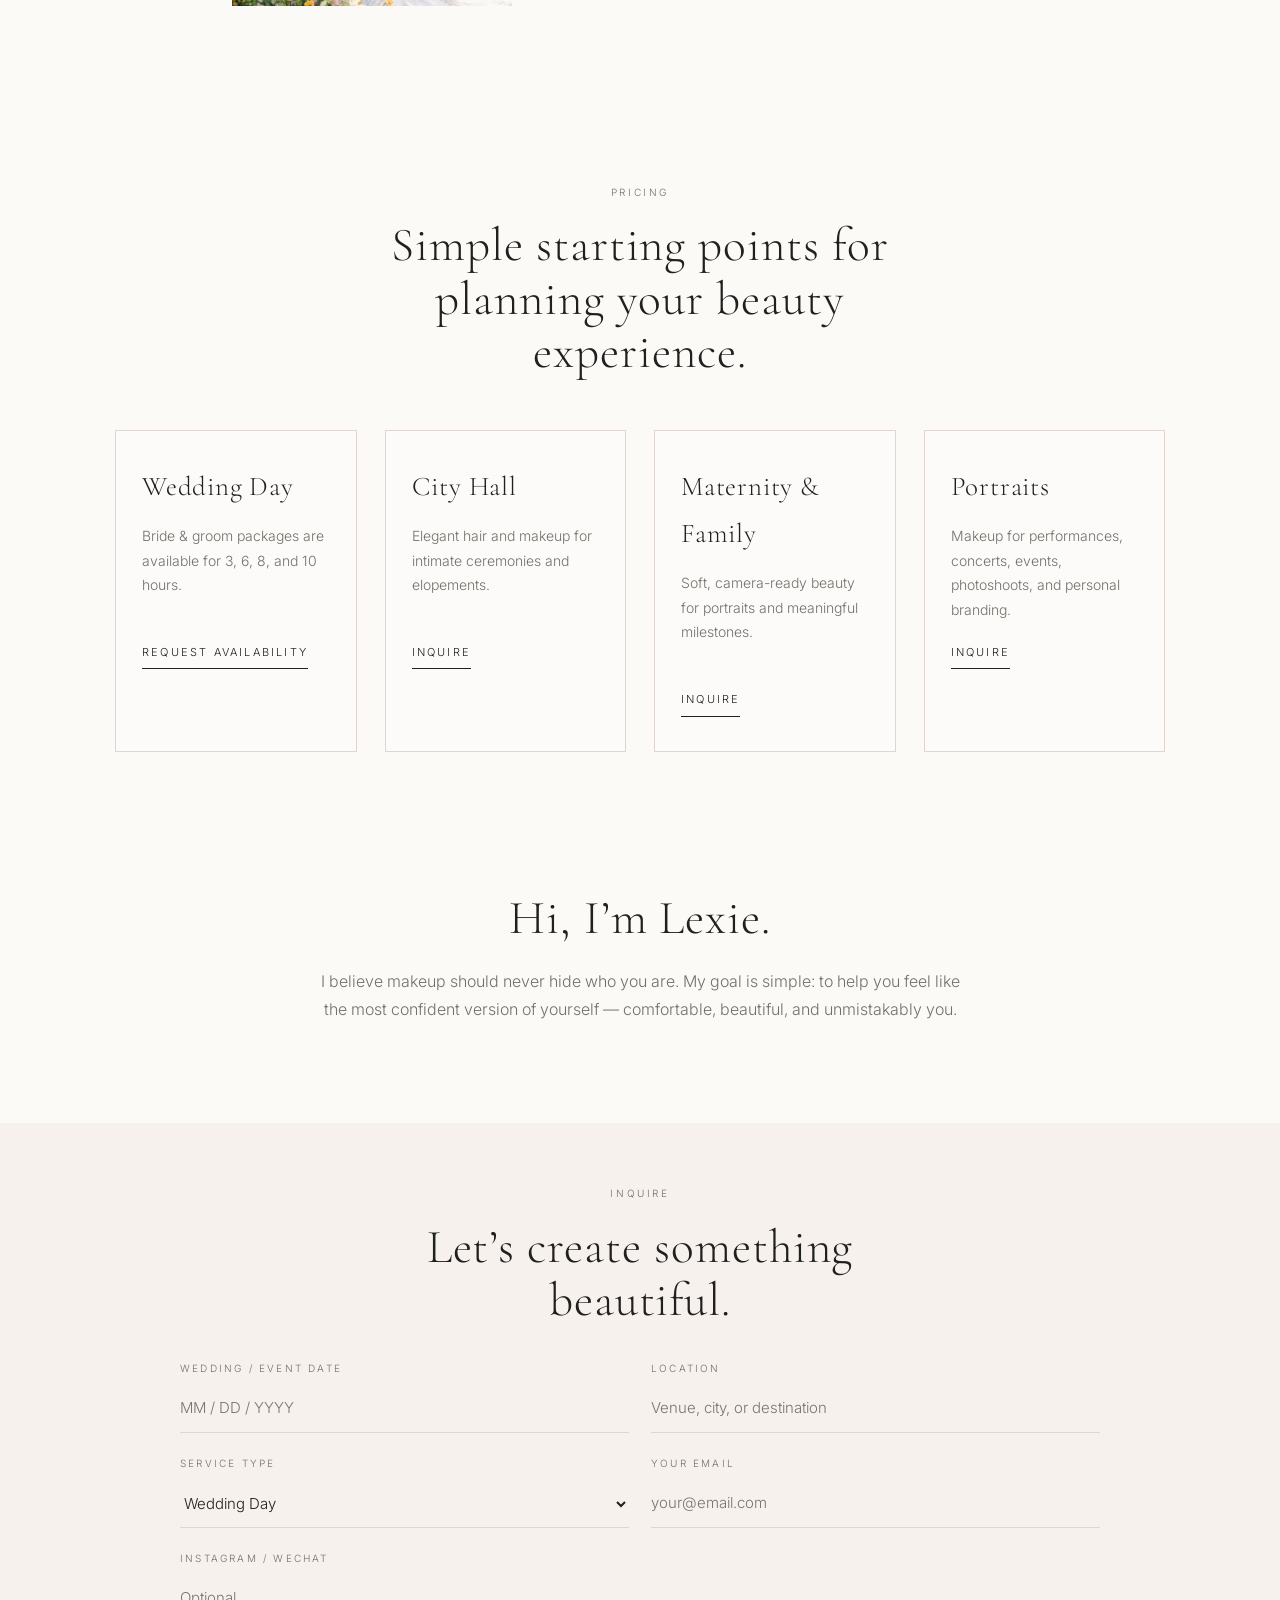
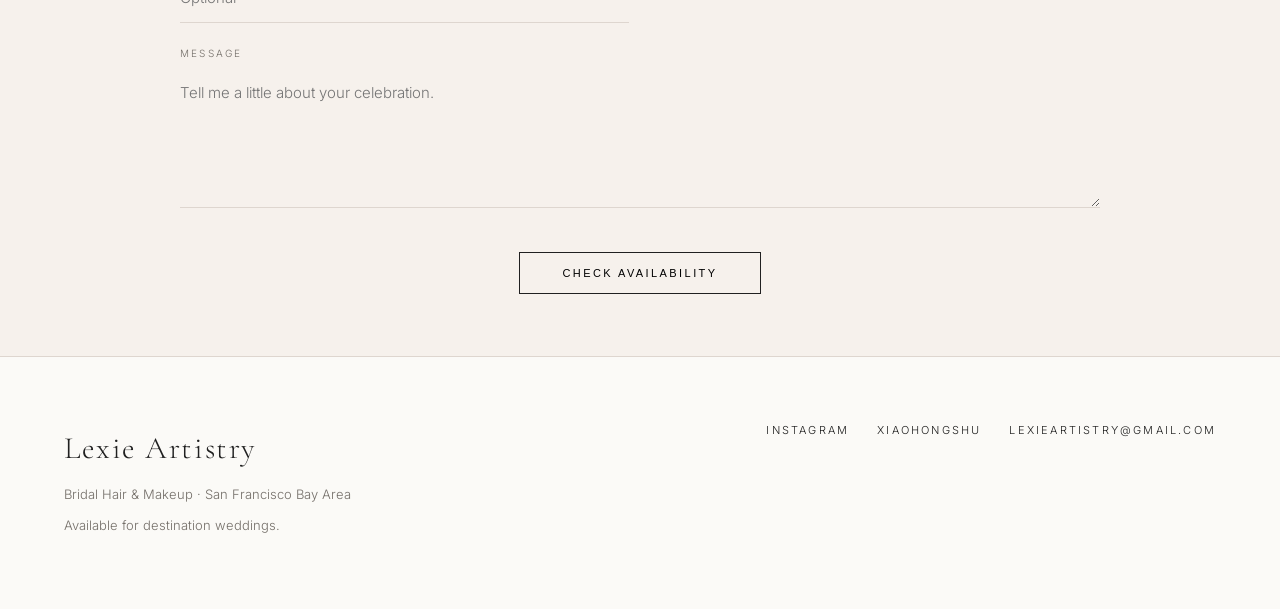
==== commit c72fe383: "Add files via upload" ====
--- a/index.html
+++ b/index.html
@@ -1,154 +1,197 @@
-<!DOCTYPE html>
+<!doctype html>
 <html lang="en">
 <head>
-  <meta charset="UTF-8" />
-  <meta name="viewport" content="width=device-width, initial-scale=1.0" />
-  <title>Lexie Artistry | Bridal Hair & Makeup</title>
-  <meta name="description" content="Lexie Artistry provides makeup artistry for wedding days, city hall celebrations, maternity, family, portraits, and destination weddings. Based in the San Francisco Bay Area and available for travel." />
-
-  <link rel="preconnect" href="https://fonts.googleapis.com">
-  <link rel="preconnect" href="https://fonts.gstatic.com" crossorigin>
-  <link href="https://fonts.googleapis.com/css2?family=Cormorant+Garamond:wght@300;400;500&family=Inter:wght@300;400;500&display=swap" rel="stylesheet">
-
+  <meta charset="utf-8" />
+  <meta name="viewport" content="width=device-width, initial-scale=1" />
+  <title>Lexie Artistry | Bay Area Bridal Hair & Makeup</title>
+  <meta name="description" content="Lexie Artistry offers refined bridal hair and makeup for weddings, city hall ceremonies, maternity, family, portraits, and destination celebrations. Based in the San Francisco Bay Area." />
+  <meta property="og:title" content="Lexie Artistry | Bridal Hair & Makeup" />
+  <meta property="og:description" content="Refined bridal hair and makeup for modern celebrations. Based in the San Francisco Bay Area, available for destination weddings." />
+  <meta property="og:type" content="website" />
+  <meta property="og:image" content="images/hero.jpg" />
+  <link rel="preconnect" href="https://fonts.googleapis.com" />
+  <link rel="preconnect" href="https://fonts.gstatic.com" crossorigin />
+  <link href="https://fonts.googleapis.com/css2?family=Cormorant+Garamond:wght@300;400;500&family=Inter:wght@300;400;500&display=swap" rel="stylesheet" />
   <link rel="stylesheet" href="style.css" />
 </head>
 <body>
-  <header class="site-header">
+  <header class="site-header" id="top">
     <a class="brand" href="#top" aria-label="Lexie Artistry home">
       <span>Lexie Artistry</span>
       <small>Makeup Artistry</small>
     </a>
 
-    <nav class="main-nav" aria-label="Main navigation">
+    <nav class="desktop-nav" aria-label="Main navigation">
       <a href="#portfolio">Portfolio</a>
       <a href="#experience">Experience</a>
       <a href="#pricing">Pricing</a>
       <a href="#inquire">Inquire</a>
     </nav>
+
+    <div class="social-links desktop-social" aria-label="Social links">
+      <a href="https://www.instagram.com/lexieartistry/" target="_blank" rel="noopener">Instagram</a>
+      <a href="https://xhslink.com/m/948nnXNOe5O" target="_blank" rel="noopener">小红书</a>
+    </div>
+
+    <button class="menu-button" aria-expanded="false" aria-controls="mobileMenu">Menu</button>
   </header>
 
-  <main id="top">
-    <section class="hero">
-      <div class="hero-photo">
-        <img src="images/hero.jpg" alt="Bride walking through a garden, bridal makeup by Lexie Artistry" />
+  <nav class="mobile-menu" id="mobileMenu" aria-label="Mobile navigation">
+    <a href="#portfolio">Portfolio</a>
+    <a href="#experience">Experience</a>
+    <a href="#pricing">Pricing</a>
+    <a href="#inquire">Inquire</a>
+    <a href="https://www.instagram.com/lexieartistry/" target="_blank" rel="noopener">Instagram</a>
+    <a href="https://xhslink.com/m/948nnXNOe5O" target="_blank" rel="noopener">小红书</a>
+  </nav>
+
+  <main>
+    <section class="hero" aria-label="Lexie Artistry introduction">
+      <div class="hero-media">
+        <img src="images/hero.jpg" alt="Bride walking outdoors in a soft natural wedding setting" />
       </div>
-
-      <div class="hero-text">
+      <div class="hero-copy">
+        <p class="eyebrow">San Francisco Bay Area · Destination Weddings</p>
         <h1>Effortless beauty.<br />Timeless you.</h1>
-        <div class="rule"></div>
-        <p>
-          Natural, refined makeup for your most meaningful moments.
-          Based in the San Francisco Bay Area, available for destination weddings.
-        </p>
-        <a class="outline-button" href="#inquire">Inquire</a>
+        <p class="hero-text">Refined bridal hair and makeup for modern celebrations, intimate ceremonies, portraits, and meaningful milestones.</p>
+        <a href="#portfolio" class="text-link">View Portfolio</a>
       </div>
     </section>
 
-    <section id="portfolio" class="section portfolio-section">
-      <div class="section-title">
-        <h2>Portfolio</h2>
-        <span></span>
+    <section class="intro section-narrow">
+      <p>Soft, elegant beauty that still feels like you.</p>
+    </section>
+
+    <section class="section portfolio-section" id="portfolio">
+      <div class="section-heading portfolio-heading">
+        <p class="eyebrow">Portfolio</p>
+        <h2>Curated collections of real clients.</h2>
       </div>
 
       <div class="portfolio-grid">
         <a class="portfolio-card" href="#">
-          <img src="images/wedding-day.jpg" alt="Wedding day bridal makeup by Lexie Artistry" />
-          <h3>Wedding Day</h3>
-          <p>Full-day bridal beauty</p>
-          <span>View Collection</span>
+          <figure><img src="images/wedding-day.jpg" alt="Wedding day bridal hair and makeup by Lexie Artistry" /></figure>
+          <div><h3>Wedding Day</h3><p>Full-day bridal beauty</p><span>View Collection</span></div>
         </a>
 
         <a class="portfolio-card" href="#">
-          <img src="images/city-hall.jpg" alt="City hall bridal makeup by Lexie Artistry" />
-          <h3>City Hall</h3>
-          <p>Intimate celebrations</p>
-          <span>View Collection</span>
+          <figure><img src="images/city-hall.jpg" alt="City hall bridal makeup look" /></figure>
+          <div><h3>City Hall</h3><p>Intimate celebrations</p><span>View Collection</span></div>
         </a>
 
         <a class="portfolio-card" href="#">
-          <img src="images/maternity.jpg" alt="Maternity makeup by Lexie Artistry" />
-          <h3>Maternity</h3>
-          <p>Soft & timeless portraits</p>
-          <span>View Collection</span>
+          <figure><img src="images/maternity.jpg" alt="Maternity makeup and styling portrait" /></figure>
+          <div><h3>Maternity</h3><p>Soft &amp; timeless portraits</p><span>View Collection</span></div>
         </a>
 
         <a class="portfolio-card" href="#">
-          <img src="images/family.jpg" alt="Family photoshoot makeup by Lexie Artistry" />
-          <h3>Family</h3>
-          <p>Beautiful moments together</p>
-          <span>View Collection</span>
+          <figure><img src="images/family.jpg" alt="Family portrait hair and makeup styling" /></figure>
+          <div><h3>Family</h3><p>Beautiful moments together</p><span>View Collection</span></div>
         </a>
 
         <a class="portfolio-card" href="#">
-          <img src="images/portraits.jpg" alt="Portrait and event makeup by Lexie Artistry" />
-          <h3>Portraits</h3>
-          <p>Editorial & special events</p>
-          <span>View Collection</span>
+          <figure><img src="images/portraits.jpg" alt="Portrait and event makeup by Lexie Artistry" /></figure>
+          <div><h3>Portraits</h3><p>Editorial &amp; special events</p><span>View Collection</span></div>
         </a>
       </div>
     </section>
 
-    <section class="section published-section">
-      <div class="section-title">
-        <h2>Published Weddings</h2>
-        <span></span>
+    <section class="published section-soft">
+      <div class="section-heading compact published-heading">
+        <p class="eyebrow">Published Weddings</p>
+        <h2>A selection of weddings featured by leading wedding publications.</h2>
       </div>
 
       <div class="published-grid">
-        <article class="published-item">
-          <h3>Park Winters</h3>
-          <p>Featured on Style Me Pretty</p>
-          <a href="https://www.stylemepretty.com/2024/06/25/a-relaxed-outdoor-wedding-in-calming-shades-of-blue-at-park-winters/" target="_blank" rel="noopener noreferrer">Read on Style Me Pretty</a>
-        </article>
+        <a class="published-card" href="https://www.stylemepretty.com/2024/06/25/a-relaxed-outdoor-wedding-in-calming-shades-of-blue-at-park-winters/" target="_blank" rel="noopener">
+          <figure><img src="images/park-winters.jpg" alt="Park Winters wedding featured on Style Me Pretty" /></figure>
+          <div class="published-copy">
+            <h3>Park Winters</h3>
+            <p>Featured on<br />Style Me Pretty</p>
+            <span>Read Story</span>
+          </div>
+        </a>
 
-        <article class="published-item">
-          <h3>Nasher Sculpture Center</h3>
-          <p>Featured on Style Me Pretty</p>
-          <a href="https://www.stylemepretty.com/2023/04/11/art-infused-intimate-outdoor-wedding-at-nasher-sculpture-center/" target="_blank" rel="noopener noreferrer">Read on Style Me Pretty</a>
-        </article>
+        <a class="published-card" href="https://www.stylemepretty.com/2023/04/11/art-infused-intimate-outdoor-wedding-at-nasher-sculpture-center/" target="_blank" rel="noopener">
+          <figure><img src="images/nasher.jpg" alt="Nasher Sculpture Center wedding featured on Style Me Pretty" /></figure>
+          <div class="published-copy">
+            <h3>Nasher Sculpture Center</h3>
+            <p>Featured on<br />Style Me Pretty</p>
+            <span>Read Story</span>
+          </div>
+        </a>
       </div>
     </section>
 
-    <section id="experience" class="section experience-section">
-      <div class="experience-photo">
-        <img src="images/work-1.jpg" alt="Lexie Artistry preparing a bridal makeup look" />
+    <section class="section experience" id="experience">
+      <div class="section-heading">
+        <p class="eyebrow">The Experience</p>
+        <h2>A calm, thoughtful process from inquiry to the final touch.</h2>
       </div>
-      <div class="experience-text">
-        <h2>The Lexie Experience</h2>
-        <div class="rule"></div>
-        <p>
-          Every detail matters. From your trial to the final touch, I’m here to make you feel calm,
-          confident, and beautiful—inside and out.
-        </p>
-        <a href="#">Learn More</a>
+
+      <div class="experience-row">
+        <article><span>01</span><h3>Inquiry</h3><p>Share your date, location, vision, and beauty needs.</p></article>
+        <article><span>02</span><h3>Trial</h3><p>Create a look that feels like you before the celebration.</p></article>
+        <article><span>03</span><h3>Wedding Day</h3><p>On-location styling with a calm, polished timeline.</p></article>
+        <article><span>04</span><h3>Travel</h3><p>Bay Area based and available for destination weddings.</p></article>
       </div>
     </section>
 
-    <section id="pricing" class="section pricing-section">
-      <h2>Pricing</h2>
-      <p>Wedding day, city hall, maternity, family, portraits, and destination wedding services are available.</p>
-      <a class="outline-button" href="#inquire">Request Pricing</a>
+    <section class="travel-note">
+      <img src="images/work-1.jpg" alt="Elegant bridal makeup detail by Lexie Artistry" />
+      <p>Based in the San Francisco Bay Area. Available for California, Texas, Miami, Hawaii, and destination celebrations.</p>
     </section>
 
-    <section id="inquire" class="section inquire-section">
-      <div class="connect">
-        <h2>Let’s Connect</h2>
-        <div class="social-links">
-          <a href="https://www.instagram.com/lexieartistry/" target="_blank" rel="noopener noreferrer">Instagram<br><small>@lexieartistry</small></a>
-          <a href="https://xhslink.com/m/948nnXNOe5O" target="_blank" rel="noopener noreferrer">小红书<br><small>@lexieartistry</small></a>
-        </div>
+    <section class="section pricing" id="pricing">
+      <div class="section-heading">
+        <p class="eyebrow">Pricing</p>
+        <h2>Simple starting points for planning your beauty experience.</h2>
       </div>
 
-      <div class="booking-cta">
-        <h2>Ready to book?</h2>
-        <p>I’d love to hear from you.</p>
-        <a class="outline-button" href="mailto:lexieartistry@gmail.com">Inquire Now</a>
+      <div class="pricing-grid">
+        <article><h3>Wedding Day</h3><p>Bride &amp; groom packages are available for 3, 6, 8, and 10 hours.</p><a href="#inquire">Request Availability</a></article>
+        <article><h3>City Hall</h3><p>Elegant hair and makeup for intimate ceremonies and elopements.</p><a href="#inquire">Inquire</a></article>
+        <article><h3>Maternity &amp; Family</h3><p>Soft, camera-ready beauty for portraits and meaningful milestones.</p><a href="#inquire">Inquire</a></article>
+        <article><h3>Portraits</h3><p>Makeup for performances, concerts, events, photoshoots, and personal branding.</p><a href="#inquire">Inquire</a></article>
       </div>
+    </section>
+
+    <section class="about section-narrow">
+      <h2>Hi, I’m Lexie.</h2>
+      <p>I believe makeup should never hide who you are. My goal is simple: to help you feel like the most confident version of yourself — comfortable, beautiful, and unmistakably you.</p>
+    </section>
+
+    <section class="inquire section-soft" id="inquire">
+      <div class="section-heading compact">
+        <p class="eyebrow">Inquire</p>
+        <h2>Let’s create something beautiful.</h2>
+      </div>
+
+      <form action="mailto:lexieartistry@gmail.com" method="post" enctype="text/plain" class="inquiry-form">
+        <label>Wedding / Event Date<input type="text" name="date" placeholder="MM / DD / YYYY" /></label>
+        <label>Location<input type="text" name="location" placeholder="Venue, city, or destination" /></label>
+        <label>Service Type<select name="service"><option>Wedding Day</option><option>City Hall</option><option>Maternity</option><option>Family</option><option>Portraits</option><option>Destination Wedding</option></select></label>
+        <label>Your Email<input type="email" name="email" placeholder="your@email.com" /></label>
+        <label>Instagram / WeChat<input type="text" name="social" placeholder="Optional" /></label>
+        <label class="full">Message<textarea name="message" rows="5" placeholder="Tell me a little about your celebration."></textarea></label>
+        <button type="submit">Check Availability</button>
+      </form>
     </section>
   </main>
 
   <footer class="footer">
-    <p>© 2026 Lexie Artistry. All rights reserved.</p>
+    <div>
+      <h2>Lexie Artistry</h2>
+      <p>Bridal Hair &amp; Makeup · San Francisco Bay Area</p>
+      <p>Available for destination weddings.</p>
+    </div>
+    <div class="footer-links">
+      <a href="https://www.instagram.com/lexieartistry/" target="_blank" rel="noopener">Instagram</a>
+      <a href="https://xhslink.com/m/948nnXNOe5O" target="_blank" rel="noopener">Xiaohongshu</a>
+      <a href="mailto:lexieartistry@gmail.com">lexieartistry@gmail.com</a>
+    </div>
   </footer>
+
+  <script src="script.js"></script>
 </body>
 </html>
--- a/style.css
+++ b/style.css
@@ -1,450 +1,431 @@
-:root {
-  --bg: #faf8f5;
-  --paper: #fffdfa;
-  --soft: #f5f0eb;
-  --text: #191919;
-  --muted: #6e6861;
-  --line: #d8d0c8;
-}
-
-* { box-sizing: border-box; }
-
-html { scroll-behavior: smooth; }
-
-body {
-  margin: 0;
-  background: var(--bg);
-  color: var(--text);
-  font-family: "Inter", sans-serif;
-  font-weight: 300;
-  line-height: 1.7;
-}
-
-img { display: block; width: 100%; }
-a { color: inherit; text-decoration: none; }
-
-.site-header {
-  width: 100%;
-  min-height: 88px;
-  padding: 22px 7vw 18px;
-  display: flex;
-  align-items: center;
-  justify-content: space-between;
-  gap: 32px;
-  background: var(--paper);
-  border-bottom: 1px solid rgba(216, 208, 200, 0.45);
-}
-
-.brand span {
-  display: block;
-  font-family: "Cormorant Garamond", serif;
-  font-size: 31px;
-  font-weight: 300;
-  line-height: 1;
-  letter-spacing: 4px;
-  text-transform: uppercase;
-}
-
-.brand small {
-  display: block;
-  margin-top: 8px;
-  font-size: 10px;
-  font-weight: 300;
-  letter-spacing: 3.8px;
-  text-align: center;
-  text-transform: uppercase;
-}
-
-.main-nav {
-  display: flex;
-  align-items: center;
-  gap: clamp(28px, 5vw, 68px);
-}
-
-.main-nav a {
-  font-family: "Cormorant Garamond", serif;
-  font-size: 17px;
-  font-weight: 300;
-  letter-spacing: 2.4px;
-  text-transform: uppercase;
-  position: relative;
-}
-
-.main-nav a::after {
-  content: "";
-  position: absolute;
-  left: 0;
-  bottom: -7px;
-  width: 0;
-  height: 1px;
-  background: var(--text);
-  transition: width .25s ease;
-}
-
-.main-nav a:hover::after { width: 100%; }
-
-.hero {
-  min-height: 66vh;
-  display: grid;
-  grid-template-columns: 1fr 1fr;
-  background: var(--paper);
-}
-
-.hero-photo {
-  height: 66vh;
-  min-height: 520px;
-  overflow: hidden;
-}
-
-.hero-photo img {
-  height: 100%;
-  object-fit: cover;
-  object-position: center 18%;
-}
-
-.hero-text {
-  padding: 7vw 7vw 7vw 8vw;
-  display: flex;
-  flex-direction: column;
-  justify-content: center;
-  align-items: flex-start;
-}
-
-h1, h2, h3 {
-  font-family: "Cormorant Garamond", serif;
-  font-weight: 300;
-  margin: 0;
-}
-
-h1 {
-  max-width: 560px;
-  font-size: clamp(36px, 4.5vw, 58px);
-  line-height: 1.22;
-  letter-spacing: 5.2px;
-  text-transform: uppercase;
-}
-
-.rule {
-  width: 54px;
-  height: 1px;
-  background: var(--text);
-  margin: 32px 0 26px;
-}
-
-.hero-text p {
-  max-width: 390px;
-  margin: 0 0 34px;
-  color: var(--muted);
-  font-size: 15px;
-  line-height: 1.95;
-}
-
-.outline-button {
-  display: inline-flex;
-  align-items: center;
-  justify-content: center;
-  min-width: 164px;
-  min-height: 46px;
-  border: 1px solid var(--text);
-  padding: 12px 34px;
-  font-size: 11px;
-  font-weight: 400;
-  letter-spacing: 2.2px;
-  text-transform: uppercase;
-  transition: background .25s ease, color .25s ease;
-}
-
-.outline-button:hover {
-  background: var(--text);
-  color: var(--bg);
-}
-
-.section { padding: 70px 7vw; }
-
-.section-title {
-  text-align: center;
-  margin-bottom: 40px;
-}
-
-.section-title h2,
-.pricing-section h2,
-.experience-text h2,
-.connect h2,
-.booking-cta h2 {
-  font-size: clamp(28px, 3vw, 36px);
-  line-height: 1.25;
-  letter-spacing: 5px;
-  text-transform: uppercase;
-}
-
-.section-title span {
-  display: block;
-  width: 42px;
-  height: 1px;
-  margin: 18px auto 0;
-  background: var(--text);
-}
-
-.portfolio-section { background: var(--paper); }
-
-.portfolio-grid {
-  max-width: 1120px;
-  margin: 0 auto;
-  display: grid;
-  grid-template-columns: repeat(5, minmax(0, 1fr));
-  gap: 24px;
-  align-items: start;
-}
-
-.portfolio-card {
-  display: block;
-  text-align: center;
-}
-
-.portfolio-card img {
-  aspect-ratio: 4 / 5;
-  height: auto;
-  object-fit: cover;
-  object-position: center 18%;
-  transition: transform .45s ease, opacity .45s ease;
-}
-
-.portfolio-card:hover img {
-  transform: scale(1.025);
-  opacity: .94;
-}
-
-.portfolio-card h3 {
-  margin-top: 18px;
-  font-size: 20px;
-  line-height: 1.1;
-  letter-spacing: 2.5px;
-  text-transform: uppercase;
-}
-
-.portfolio-card p {
-  margin: 9px 0 8px;
-  color: var(--muted);
-  font-size: 12px;
-  line-height: 1.5;
-}
-
-.portfolio-card span {
-  display: inline-block;
-  color: var(--text);
-  font-size: 10px;
-  font-weight: 400;
-  letter-spacing: 1.8px;
-  text-transform: uppercase;
-  border-bottom: 1px solid var(--text);
-}
-
-.published-section {
-  background: var(--soft);
-}
-
-.published-grid {
-  max-width: 920px;
-  margin: 0 auto;
-  display: grid;
-  grid-template-columns: repeat(2, minmax(0, 1fr));
-  gap: 72px;
-  text-align: center;
-}
-
-.published-item h3 {
-  font-size: 24px;
-  letter-spacing: 2.4px;
-  text-transform: uppercase;
-}
-
-.published-item p {
-  margin: 14px 0 14px;
-  color: var(--muted);
-  font-size: 12px;
-  letter-spacing: 1.8px;
-  line-height: 1.8;
-  text-transform: uppercase;
-}
-
-.published-item a {
-  font-size: 12px;
-  letter-spacing: 1.6px;
-  text-transform: uppercase;
-  border-bottom: 1px solid var(--text);
-}
-
-.experience-section {
-  background: var(--paper);
-  display: grid;
-  grid-template-columns: .92fr 1fr;
-  gap: 9vw;
-  align-items: center;
-}
-
-.experience-photo img {
-  max-height: 350px;
-  object-fit: cover;
-  object-position: center;
-}
-
-.experience-text p,
-.pricing-section p,
-.booking-cta p {
-  max-width: 470px;
-  color: var(--muted);
-  font-size: 14px;
-  line-height: 1.95;
-}
-
-.experience-text a {
-  display: inline-block;
-  margin-top: 12px;
-  font-size: 11px;
-  letter-spacing: 2px;
-  text-transform: uppercase;
-  border-bottom: 1px solid var(--text);
-}
-
-.pricing-section {
-  text-align: center;
-  background: var(--bg);
-}
-
-.pricing-section p {
-  margin: 18px auto 28px;
-}
-
-.inquire-section {
-  background: var(--paper);
-  border-top: 1px solid rgba(216, 208, 200, .75);
-  display: grid;
-  grid-template-columns: 1fr 1fr;
-  gap: 72px;
-  align-items: center;
-}
-
-.connect {
-  text-align: center;
-}
-
-.social-links {
-  margin-top: 30px;
-  display: flex;
-  justify-content: center;
-  gap: 54px;
-}
-
-.social-links a {
-  font-family: "Cormorant Garamond", serif;
-  font-size: 22px;
-  letter-spacing: 2.4px;
-  text-transform: uppercase;
-}
-
-.social-links small {
-  font-family: "Inter", sans-serif;
-  color: var(--muted);
-  font-size: 11px;
-  letter-spacing: 1.6px;
-  text-transform: lowercase;
-}
-
-.booking-cta {
-  min-height: 165px;
-  border-left: 1px solid var(--line);
-  display: flex;
-  flex-direction: column;
-  align-items: center;
-  justify-content: center;
-  text-align: center;
-}
-
-.booking-cta p { margin: 12px 0 22px; }
-
-.footer {
-  padding: 28px 7vw;
-  text-align: center;
-  background: var(--paper);
-  color: var(--muted);
-  font-size: 10px;
-  letter-spacing: 2px;
-  text-transform: uppercase;
-}
-
-@media (max-width: 980px) {
-  .site-header {
-    align-items: flex-start;
-    flex-direction: column;
+:root{
+  --bg:#fbfaf7;
+  --paper:#f6f1ec;
+  --text:#202020;
+  --muted:#746f69;
+  --line:#ded6cf;
+  --soft:#eee7df;
+  --max:1240px;
+}
+
+*{box-sizing:border-box}
+html{scroll-behavior:smooth}
+body{
+  margin:0;
+  background:var(--bg);
+  color:var(--text);
+  font-family:"Inter",sans-serif;
+  font-weight:300;
+  line-height:1.75;
+  -webkit-font-smoothing:antialiased;
+}
+img{display:block;max-width:100%}
+a{color:inherit;text-decoration:none}
+
+.site-header{
+  position:sticky;
+  top:0;
+  z-index:50;
+  display:grid;
+  grid-template-columns:220px 1fr 220px;
+  align-items:center;
+  min-height:82px;
+  padding:18px clamp(22px,5vw,72px);
+  background:rgba(251,250,247,.94);
+  backdrop-filter:blur(12px);
+  border-bottom:1px solid rgba(222,214,207,.55);
+}
+.brand span{
+  display:block;
+  font-family:"Cormorant Garamond",serif;
+  font-size:25px;
+  font-weight:300;
+  letter-spacing:.11em;
+}
+.brand small{
+  display:block;
+  margin-top:-4px;
+  font-size:9px;
+  letter-spacing:.26em;
+  color:var(--muted);
+  text-transform:uppercase;
+}
+.desktop-nav{display:flex;justify-content:center;gap:44px}
+.desktop-nav a,.social-links a,.menu-button{
+  position:relative;
+  font-size:11px;
+  letter-spacing:.18em;
+  color:#272727;
+  text-transform:uppercase;
+}
+.desktop-nav a::after,.social-links a::after{
+  content:"";
+  position:absolute;
+  left:0;right:0;bottom:-7px;
+  height:1px;
+  background:currentColor;
+  transform:scaleX(0);
+  transform-origin:center;
+  transition:transform .25s ease;
+}
+.desktop-nav a:hover::after,.social-links a:hover::after{transform:scaleX(1)}
+.social-links{display:flex;justify-content:flex-end;gap:24px}
+.menu-button{display:none;background:none;border:0;padding:0;font-family:inherit;cursor:pointer}
+.mobile-menu{display:none}
+
+.hero{
+  max-width:var(--max);
+  margin:48px auto 0;
+  padding:0 clamp(22px,4vw,44px);
+  display:grid;
+  grid-template-columns:minmax(320px, .9fr) minmax(320px, .82fr);
+  align-items:center;
+  gap:clamp(54px,8vw,112px);
+}
+.hero-media{
+  width:min(520px,100%);
+  justify-self:end;
+}
+.hero-media img{
+  width:100%;
+  height:min(72vh,670px);
+  object-fit:contain;
+  object-position:center top;
+  background:#f3eee9;
+}
+.hero-copy{max-width:460px;padding:38px 0 34px}
+.eyebrow{
+  margin:0 0 18px;
+  font-size:10px;
+  letter-spacing:.26em;
+  text-transform:uppercase;
+  color:var(--muted);
+}
+h1,h2,h3{
+  font-family:"Cormorant Garamond",serif;
+  font-weight:300;
+  margin:0;
+}
+h1{
+  font-size:clamp(42px,5vw,68px);
+  line-height:1.04;
+  letter-spacing:.035em;
+}
+.hero-text{
+  max-width:420px;
+  margin:28px 0 28px;
+  color:var(--muted);
+  font-size:15px;
+}
+.text-link,.pricing-grid a{
+  display:inline-block;
+  position:relative;
+  font-size:11px;
+  letter-spacing:.2em;
+  text-transform:uppercase;
+  padding-bottom:7px;
+}
+.text-link::after,.pricing-grid a::after{
+  content:"";
+  position:absolute;
+  left:0;right:0;bottom:0;
+  height:1px;
+  background:var(--text);
+}
+
+.section{padding:86px clamp(22px,5vw,72px)}
+.section-narrow{
+  max-width:780px;
+  margin:0 auto;
+  padding:86px 22px 54px;
+  text-align:center;
+}
+.intro p{
+  margin:0;
+  font-family:"Cormorant Garamond",serif;
+  font-size:clamp(30px,4vw,52px);
+  line-height:1.16;
+  letter-spacing:.02em;
+}
+.section-heading{
+  max-width:620px;
+  margin:0 auto 50px;
+  text-align:center;
+}
+.section-heading.compact{margin-bottom:32px}
+.section-heading h2,.about h2{
+  font-size:clamp(30px,3.7vw,50px);
+  line-height:1.13;
+  letter-spacing:.02em;
+}
+.portfolio-heading{margin-bottom:36px}
+.portfolio-heading h2{
+  font-family:"Inter",sans-serif;
+  font-size:13px;
+  line-height:1.6;
+  letter-spacing:.03em;
+  color:var(--muted);
+}
+
+.portfolio-section{
+  padding-top:96px;
+  padding-bottom:70px;
+}
+.portfolio-grid{
+  width:min(1280px, calc(100vw - 72px));
+  margin:0 auto;
+  display:grid;
+  grid-template-columns:repeat(5, minmax(0, 1fr));
+  gap:42px;
+  align-items:start;
+}
+.portfolio-card{
+  text-align:center;
+}
+.portfolio-card figure{
+  margin:0 0 20px;
+  overflow:hidden;
+  background:var(--paper);
+  aspect-ratio:4 / 5;
+}
+.portfolio-card img{
+  width:100%;
+  height:100%;
+  object-fit:cover;
+  object-position:center 18%;
+  transform:scale(1);
+  transition:transform .55s ease;
+}
+.portfolio-card:hover img{transform:scale(1.02)}
+.portfolio-card h3{
+  font-size:25px;
+  line-height:1.1;
+  letter-spacing:.08em;
+  text-transform:uppercase;
+}
+.portfolio-card p{
+  margin:10px auto 12px;
+  color:var(--muted);
+  font-size:13px;
+  line-height:1.55;
+}
+.portfolio-card span{
+  font-size:10px;
+  letter-spacing:.2em;
+  text-transform:uppercase;
+  border-bottom:1px solid var(--text);
+}
+
+.section-soft{background:var(--paper);padding:62px clamp(22px,5vw,72px)}
+.published{
+  padding-top:62px;
+  padding-bottom:70px;
+}
+.published-heading h2{
+  font-family:"Inter",sans-serif;
+  font-size:13px;
+  line-height:1.6;
+  letter-spacing:.03em;
+  color:var(--muted);
+}
+.published-grid{
+  max-width:980px;
+  margin:0 auto;
+  display:grid;
+  grid-template-columns:1fr 1fr;
+  gap:32px;
+}
+.published-card{
+  display:grid;
+  grid-template-columns:1.05fr .95fr;
+  align-items:stretch;
+  background:rgba(251,250,247,.65);
+  min-height:210px;
+  border:1px solid rgba(222,214,207,.58);
+}
+.published-card figure{
+  margin:0;
+  overflow:hidden;
+  background:#eee7df;
+}
+.published-card img{
+  width:100%;
+  height:100%;
+  min-height:210px;
+  object-fit:cover;
+  object-position:center center;
+  transition:transform .55s ease;
+}
+.published-card:hover img{transform:scale(1.02)}
+.published-copy{
+  padding:28px 26px;
+  display:flex;
+  flex-direction:column;
+  justify-content:center;
+  text-align:center;
+}
+.published-copy h3{
+  font-size:24px;
+  line-height:1.15;
+  letter-spacing:.08em;
+  text-transform:uppercase;
+}
+.published-copy p{
+  margin:20px 0 22px;
+  color:var(--muted);
+  font-size:12px;
+  line-height:1.7;
+}
+.published-copy span{
+  align-self:center;
+  font-size:10px;
+  letter-spacing:.2em;
+  text-transform:uppercase;
+  border-bottom:1px solid var(--text);
+  padding-bottom:5px;
+}
+
+.experience-row{
+  max-width:1050px;
+  margin:0 auto;
+  display:grid;
+  grid-template-columns:repeat(4,1fr);
+  border-top:1px solid var(--line);
+  border-left:1px solid var(--line);
+}
+.experience-row article{
+  min-height:230px;
+  padding:32px 24px 30px;
+  border-right:1px solid var(--line);
+  border-bottom:1px solid var(--line);
+}
+.experience-row span{
+  display:block;
+  margin-bottom:38px;
+  color:var(--muted);
+  font-size:11px;
+  letter-spacing:.2em;
+}
+.experience-row h3,.pricing-grid h3{
+  font-size:27px;
+  letter-spacing:.03em;
+}
+.experience-row p,.pricing-grid p,.travel-note p,.about p{
+  color:var(--muted);
+  font-size:14px;
+  line-height:1.75;
+}
+.travel-note{
+  max-width:860px;
+  margin:0 auto 18px;
+  padding:0 22px 74px;
+  display:grid;
+  grid-template-columns:280px 1fr;
+  gap:52px;
+  align-items:center;
+}
+.travel-note img{
+  height:360px;
+  width:100%;
+  object-fit:cover;
+  object-position:center 18%;
+}
+.travel-note p{
+  max-width:430px;
+  font-family:"Cormorant Garamond",serif;
+  font-size:34px;
+  line-height:1.18;
+  color:var(--text);
+}
+
+.pricing-grid{
+  max-width:1050px;
+  margin:0 auto;
+  display:grid;
+  grid-template-columns:repeat(4,1fr);
+  gap:28px;
+}
+.pricing-grid article{
+  padding:32px 26px 34px;
+  border:1px solid var(--line);
+  background:rgba(255,255,255,.2);
+}
+.pricing-grid p{min-height:98px}
+.about{padding-top:54px;padding-bottom:100px}
+.about p{max-width:640px;margin:22px auto 0;font-size:16px}
+
+.inquiry-form{
+  max-width:920px;
+  margin:0 auto;
+  display:grid;
+  grid-template-columns:repeat(2,1fr);
+  gap:22px;
+}
+.inquiry-form label{
+  display:grid;
+  gap:8px;
+  font-size:10px;
+  letter-spacing:.22em;
+  text-transform:uppercase;
+  color:var(--muted);
+}
+.inquiry-form .full{grid-column:1/-1}
+input,select,textarea{
+  width:100%;
+  border:0;
+  border-bottom:1px solid var(--line);
+  background:transparent;
+  padding:12px 0;
+  color:var(--text);
+  font:300 15px/1.5 "Inter",sans-serif;
+  border-radius:0;
+}
+input:focus,select:focus,textarea:focus{outline:0;border-bottom-color:var(--text)}
+button[type="submit"]{
+  grid-column:1/-1;
+  justify-self:center;
+  margin-top:22px;
+  border:1px solid var(--text);
+  background:transparent;
+  padding:14px 42px;
+  font-size:11px;
+  letter-spacing:.22em;
+  text-transform:uppercase;
+  cursor:pointer;
+  transition:.25s ease;
+}
+button[type="submit"]:hover{background:var(--text);color:var(--bg)}
+.footer{
+  display:grid;
+  grid-template-columns:1fr 1fr;
+  gap:40px;
+  padding:64px clamp(22px,5vw,72px);
+  border-top:1px solid var(--line);
+}
+.footer h2{font-size:31px;letter-spacing:.05em}
+.footer p{margin:8px 0;color:var(--muted);font-size:13px}
+.footer-links{display:flex;justify-content:flex-end;align-items:flex-start;gap:28px;flex-wrap:wrap}
+.footer-links a{font-size:11px;letter-spacing:.2em;text-transform:uppercase}
+
+@media(max-width:1120px){
+  .portfolio-grid{width:min(980px, calc(100vw - 54px));gap:28px}
+  .portfolio-card h3{font-size:21px}
+  .portfolio-card p{font-size:12px}
+}
+@media(max-width:980px){
+  .site-header{grid-template-columns:1fr auto}.desktop-nav,.desktop-social{display:none}.menu-button{display:block}
+  .mobile-menu{
+    position:fixed;z-index:49;top:82px;left:0;right:0;
+    display:grid;gap:18px;padding:28px;background:var(--bg);border-bottom:1px solid var(--line);
+    transform:translateY(-130%);transition:.3s ease;
   }
-
-  .main-nav {
-    width: 100%;
-    justify-content: space-between;
-    gap: 18px;
-  }
-
-  .hero {
-    grid-template-columns: 1fr;
-  }
-
-  .hero-photo {
-    height: 58vh;
-    min-height: 420px;
-  }
-
-  .hero-text {
-    padding: 64px 7vw;
-  }
-
-  .portfolio-grid {
-    grid-template-columns: repeat(2, minmax(0, 1fr));
-    max-width: 640px;
-  }
-
-  .published-grid,
-  .experience-section,
-  .inquire-section {
-    grid-template-columns: 1fr;
-  }
-
-  .booking-cta {
-    border-left: 0;
-    border-top: 1px solid var(--line);
-    padding-top: 44px;
-  }
-}
-
-@media (max-width: 560px) {
-  .brand span { font-size: 25px; }
-
-  .main-nav {
-    flex-wrap: wrap;
-    justify-content: flex-start;
-    row-gap: 12px;
-  }
-
-  .main-nav a { font-size: 15px; }
-
-  .hero-photo {
-    height: 52vh;
-    min-height: 360px;
-  }
-
-  h1 {
-    font-size: 34px;
-    letter-spacing: 3.5px;
-  }
-
-  .section { padding: 58px 7vw; }
-
-  .portfolio-grid {
-    grid-template-columns: 1fr;
-    max-width: 330px;
-  }
-
-  .social-links {
-    flex-direction: column;
-    gap: 22px;
-  }
-}
+  .mobile-menu.open{transform:translateY(0)}
+  .mobile-menu a{font-size:12px;letter-spacing:.2em;text-transform:uppercase}
+  .hero{grid-template-columns:1fr;margin-top:28px;gap:34px}.hero-media{justify-self:center;max-width:480px}.hero-media img{height:auto}.hero-copy{text-align:center;max-width:620px;margin:0 auto;padding:0 0 30px}
+  .portfolio-grid{grid-template-columns:repeat(2, minmax(0,1fr));width:min(680px, calc(100vw - 44px));gap:34px}
+  .published-grid{grid-template-columns:1fr;max-width:640px}.published-card{grid-template-columns:1fr 1fr}
+  .experience-row,.pricing-grid{grid-template-columns:repeat(2,1fr)}.travel-note{grid-template-columns:1fr;max-width:620px}.travel-note img{height:auto}.travel-note p{text-align:center;margin:0 auto}.footer{grid-template-columns:1fr}.footer-links{justify-content:flex-start}.inquiry-form{grid-template-columns:1fr}
+}
+@media(max-width:620px){
+  .site-header{min-height:74px}.mobile-menu{top:74px}.brand span{font-size:22px}.hero{padding:0 18px}.section{padding:68px 22px}.section-soft{padding:58px 22px}.portfolio-grid{grid-template-columns:1fr;width:min(370px, calc(100vw - 44px))}.portfolio-card{display:block;margin-bottom:8px}.published-card{grid-template-columns:1fr}.published-card img{min-height:260px}.experience-row,.pricing-grid{grid-template-columns:1fr}.travel-note p{font-size:30px}.footer{padding:48px 22px}.footer-links{display:grid;gap:14px}
+}
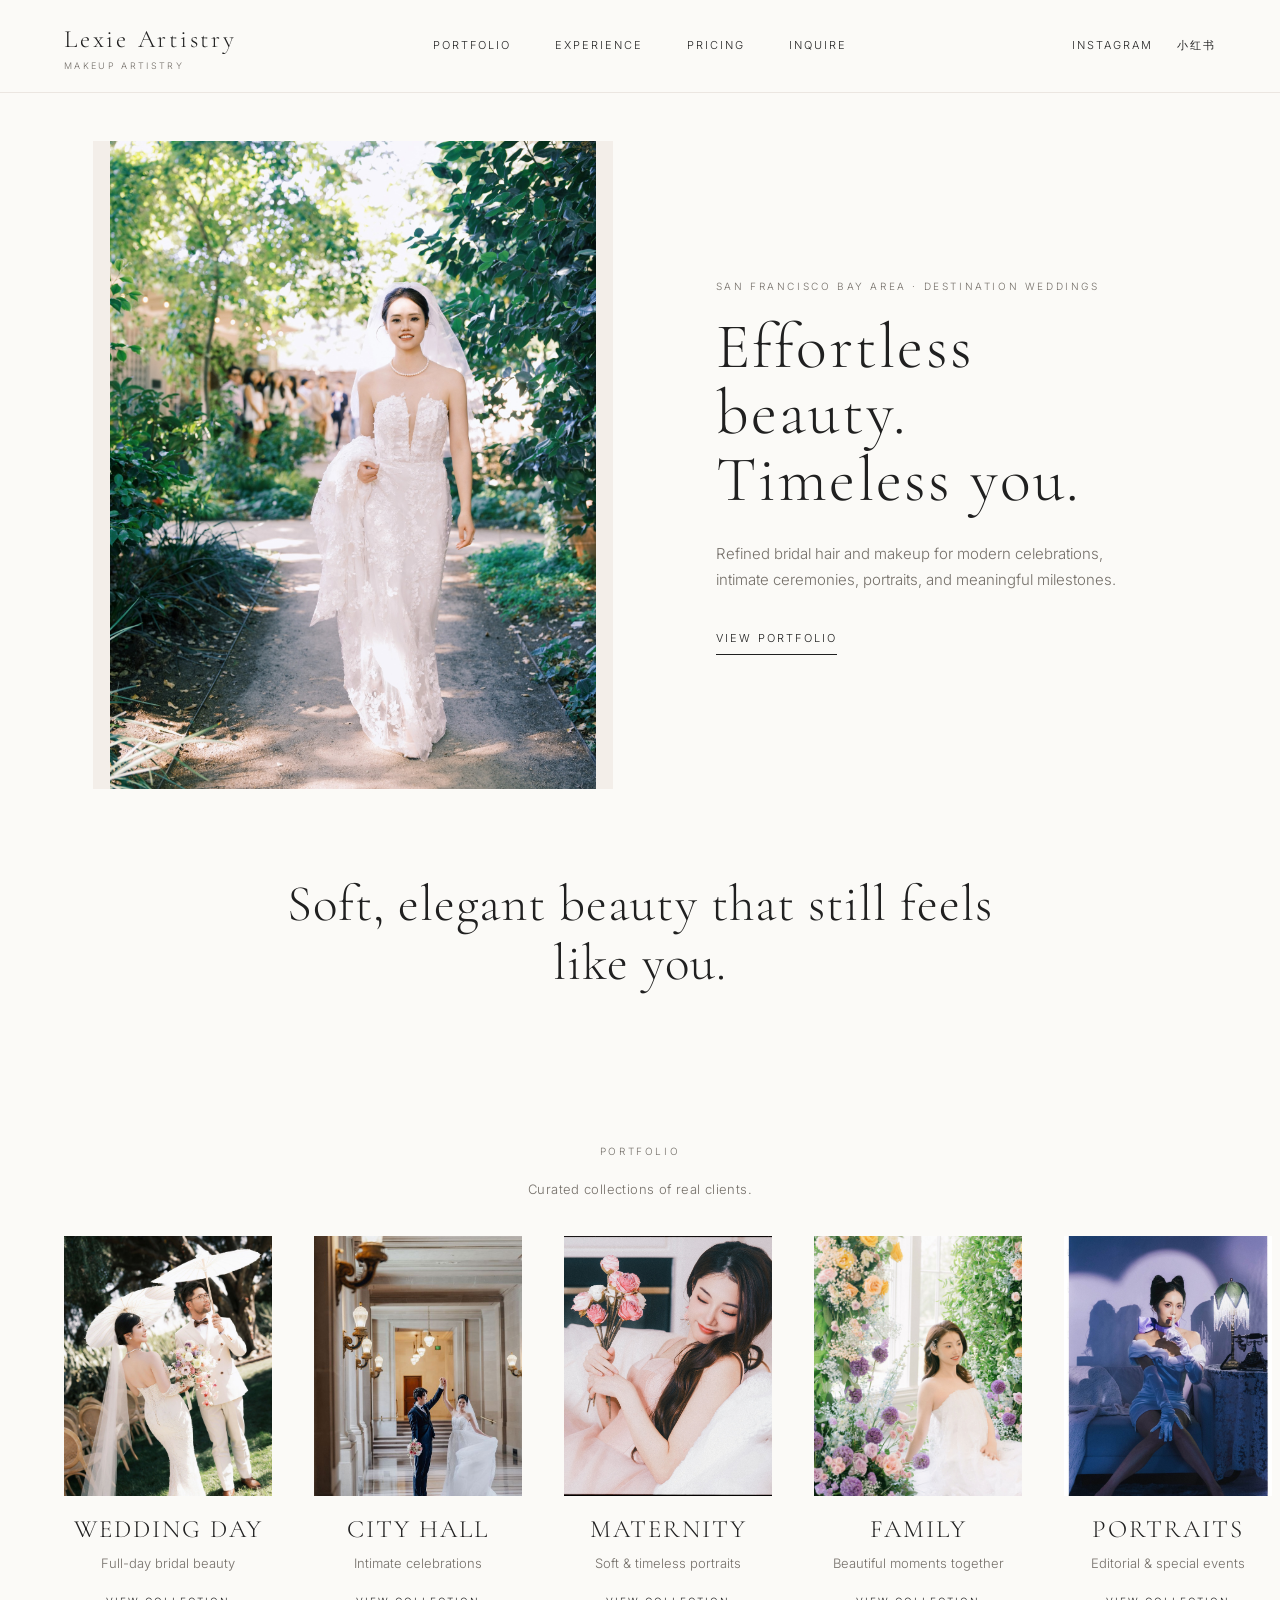
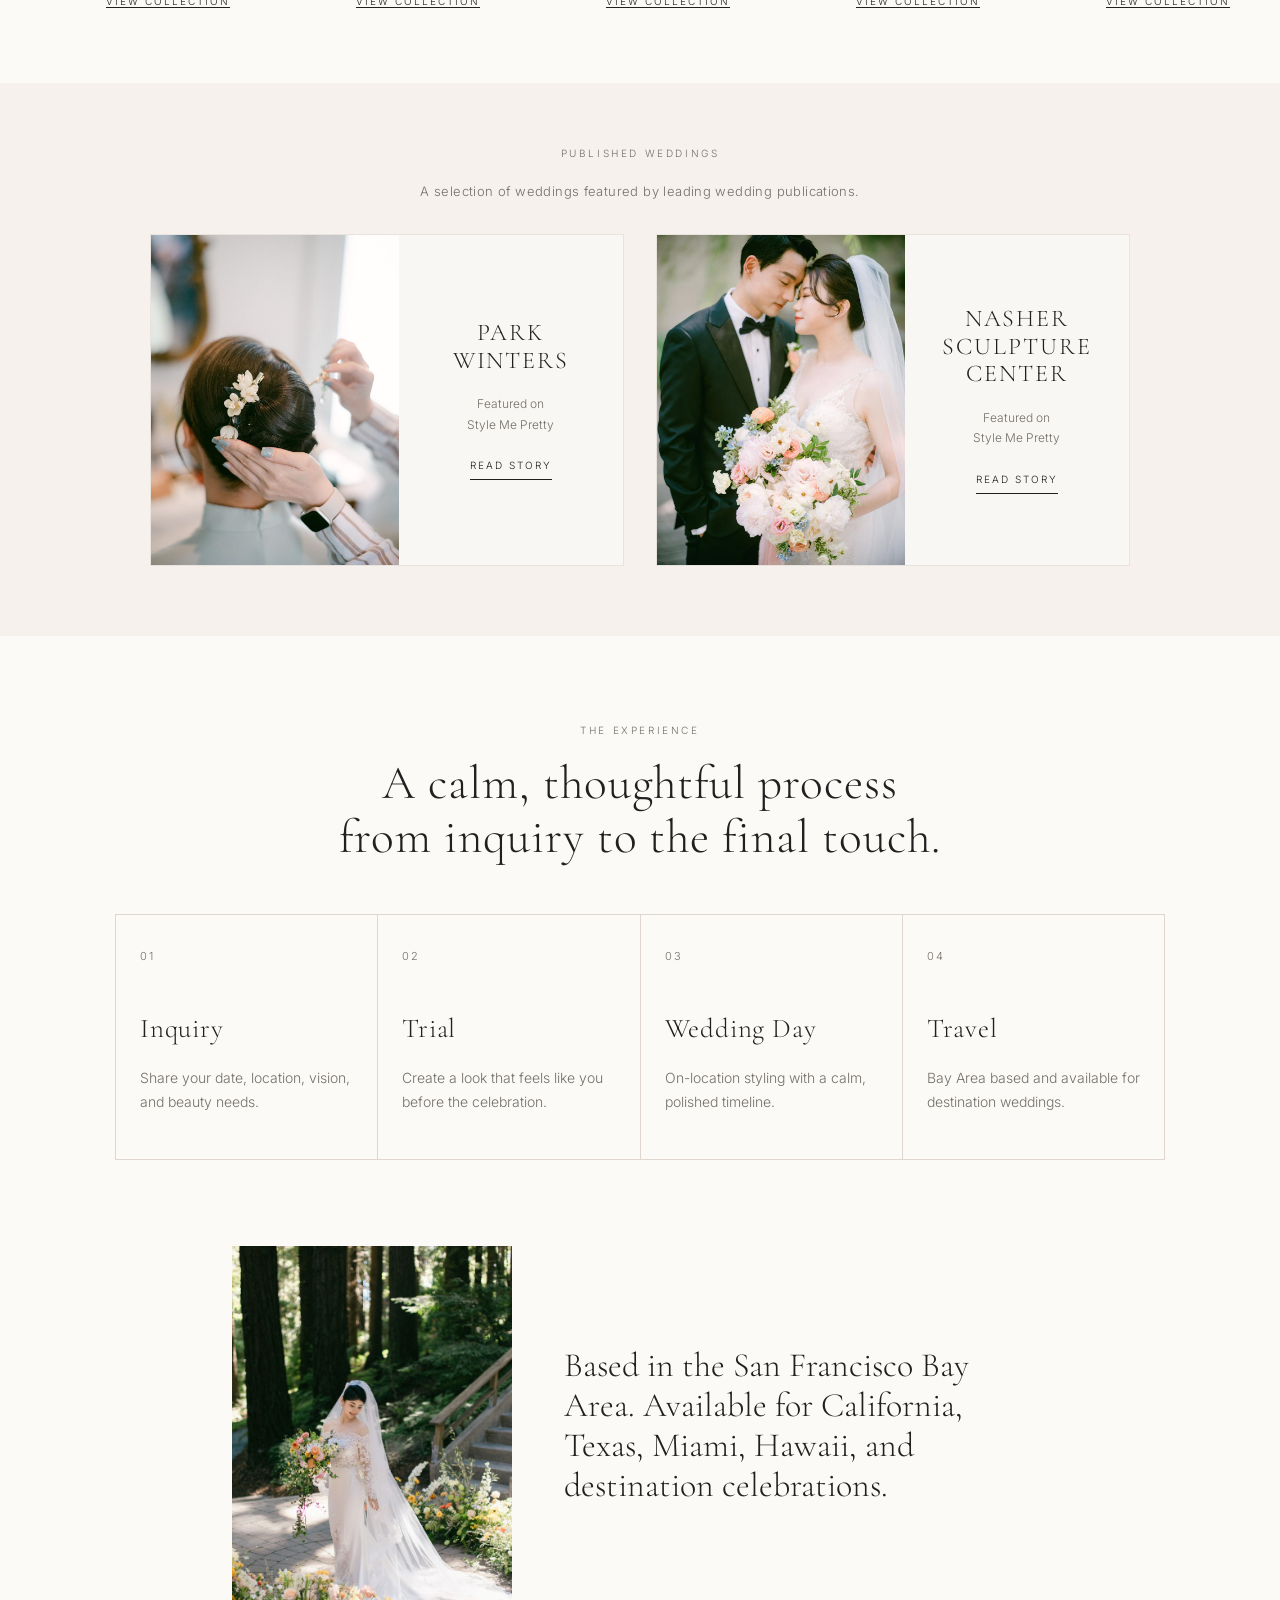
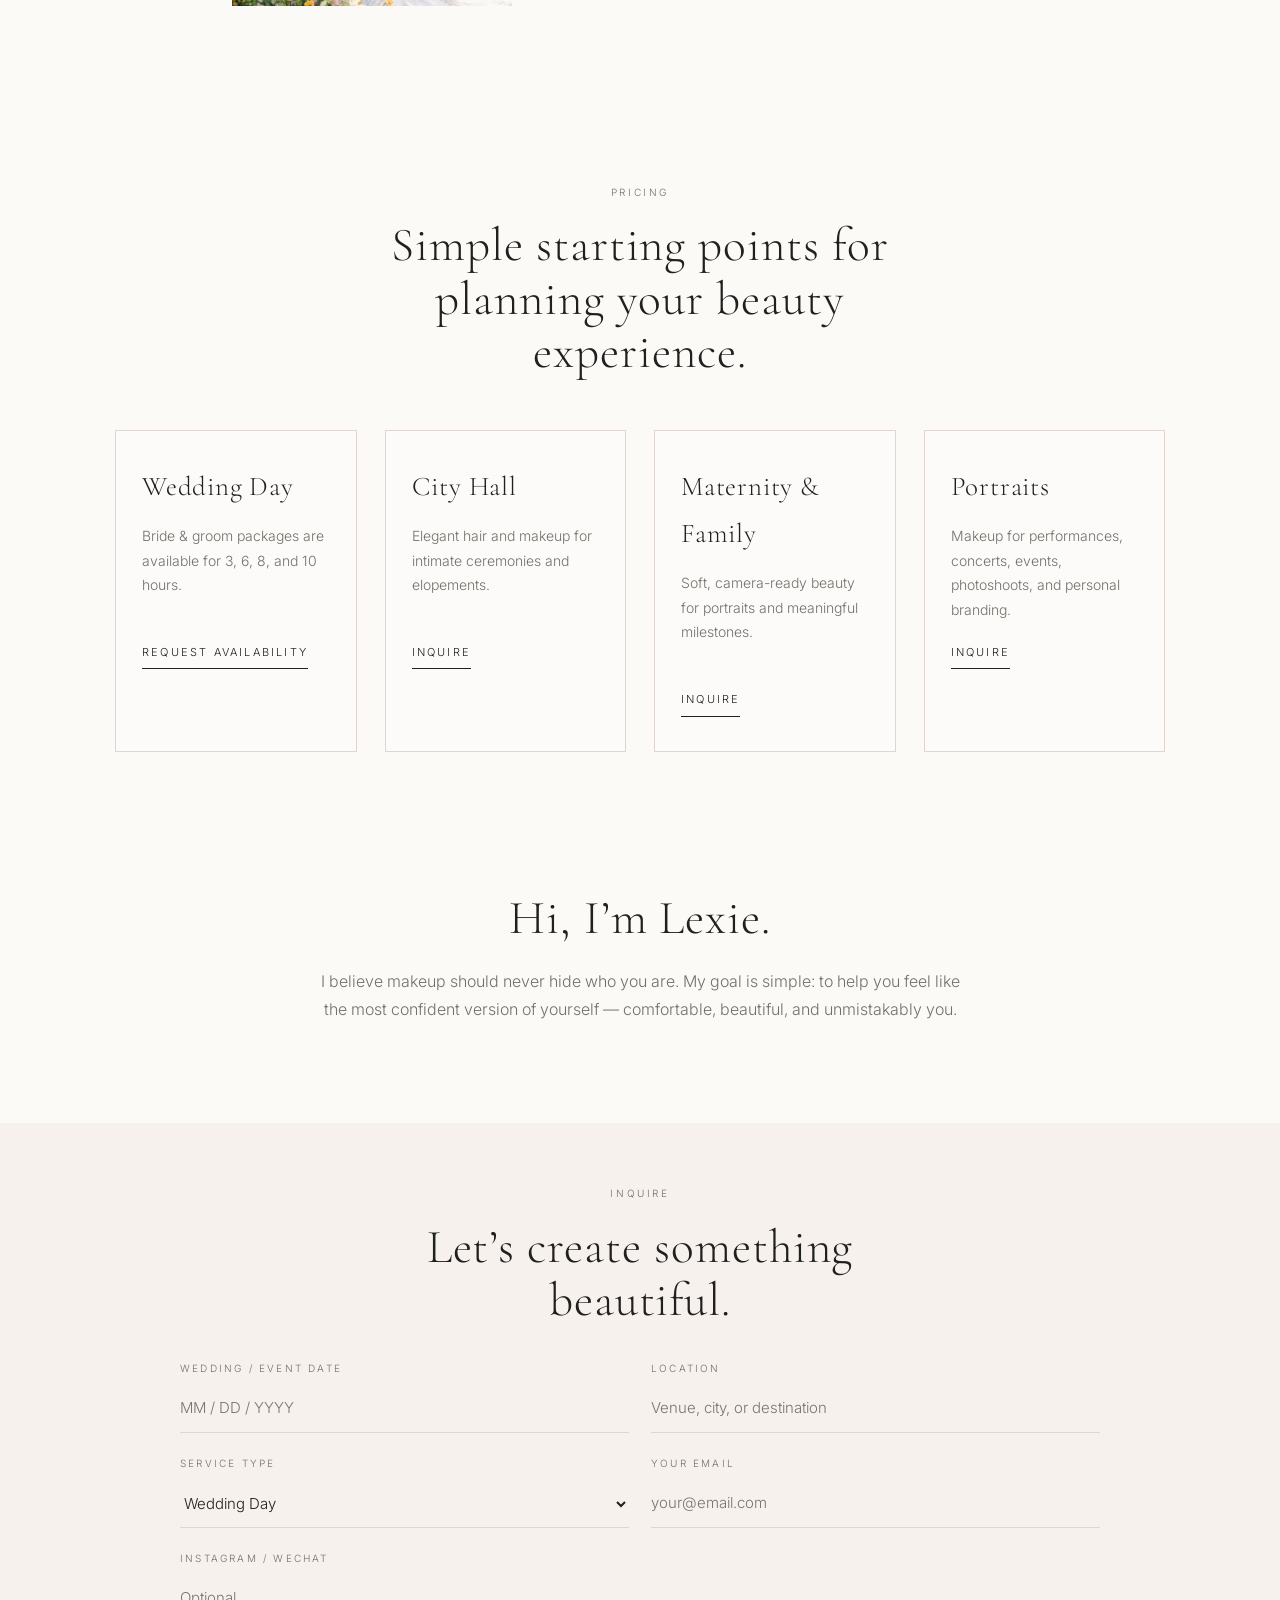
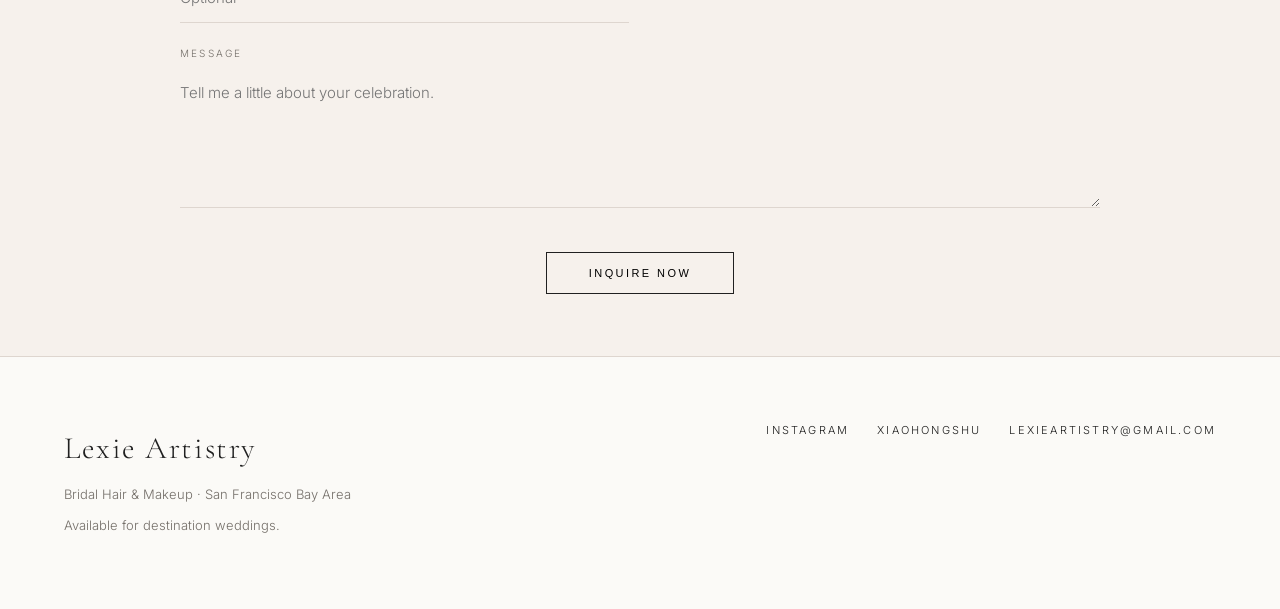
==== commit a21c1d9b: "Update index.html" ====
--- a/index.html
+++ b/index.html
@@ -16,16 +16,16 @@
 </head>
 <body>
   <header class="site-header" id="top">
-    <a class="brand" href="#top" aria-label="Lexie Artistry home">
+    <a class="brand" href="index.html#top" aria-label="Lexie Artistry home">
       <span>Lexie Artistry</span>
       <small>Makeup Artistry</small>
     </a>
 
     <nav class="desktop-nav" aria-label="Main navigation">
-      <a href="#portfolio">Portfolio</a>
-      <a href="#experience">Experience</a>
-      <a href="#pricing">Pricing</a>
-      <a href="#inquire">Inquire</a>
+      <a href="index.html#portfolio">Portfolio</a>
+      <a href="index.html#experience">Experience</a>
+      <a href="pricing.html">Pricing</a>
+      <a href="index.html#inquire">Inquire</a>
     </nav>
 
     <div class="social-links desktop-social" aria-label="Social links">
@@ -37,10 +37,10 @@
   </header>
 
   <nav class="mobile-menu" id="mobileMenu" aria-label="Mobile navigation">
-    <a href="#portfolio">Portfolio</a>
-    <a href="#experience">Experience</a>
-    <a href="#pricing">Pricing</a>
-    <a href="#inquire">Inquire</a>
+    <a href="index.html#portfolio">Portfolio</a>
+    <a href="index.html#experience">Experience</a>
+    <a href="pricing.html">Pricing</a>
+    <a href="index.html#inquire">Inquire</a>
     <a href="https://www.instagram.com/lexieartistry/" target="_blank" rel="noopener">Instagram</a>
     <a href="https://xhslink.com/m/948nnXNOe5O" target="_blank" rel="noopener">小红书</a>
   </nav>
@@ -54,7 +54,7 @@
         <p class="eyebrow">San Francisco Bay Area · Destination Weddings</p>
         <h1>Effortless beauty.<br />Timeless you.</h1>
         <p class="hero-text">Refined bridal hair and makeup for modern celebrations, intimate ceremonies, portraits, and meaningful milestones.</p>
-        <a href="#portfolio" class="text-link">View Portfolio</a>
+        <a href="index.html#portfolio" class="text-link">View Portfolio</a>
       </div>
     </section>
 
@@ -149,10 +149,10 @@
       </div>
 
       <div class="pricing-grid">
-        <article><h3>Wedding Day</h3><p>Bride &amp; groom packages are available for 3, 6, 8, and 10 hours.</p><a href="#inquire">Request Availability</a></article>
-        <article><h3>City Hall</h3><p>Elegant hair and makeup for intimate ceremonies and elopements.</p><a href="#inquire">Inquire</a></article>
-        <article><h3>Maternity &amp; Family</h3><p>Soft, camera-ready beauty for portraits and meaningful milestones.</p><a href="#inquire">Inquire</a></article>
-        <article><h3>Portraits</h3><p>Makeup for performances, concerts, events, photoshoots, and personal branding.</p><a href="#inquire">Inquire</a></article>
+        <article><h3>Wedding Day</h3><p>Bride &amp; groom packages are available for 3, 6, 8, and 10 hours.</p><a href="index.html#inquire">Request Availability</a></article>
+        <article><h3>City Hall</h3><p>Elegant hair and makeup for intimate ceremonies and elopements.</p><a href="index.html#inquire">Inquire</a></article>
+        <article><h3>Maternity &amp; Family</h3><p>Soft, camera-ready beauty for portraits and meaningful milestones.</p><a href="index.html#inquire">Inquire</a></article>
+        <article><h3>Portraits</h3><p>Makeup for performances, concerts, events, photoshoots, and personal branding.</p><a href="index.html#inquire">Inquire</a></article>
       </div>
     </section>
 
@@ -167,14 +167,14 @@
         <h2>Let’s create something beautiful.</h2>
       </div>
 
-      <form action="mailto:lexieartistry@gmail.com" method="post" enctype="text/plain" class="inquiry-form">
-        <label>Wedding / Event Date<input type="text" name="date" placeholder="MM / DD / YYYY" /></label>
-        <label>Location<input type="text" name="location" placeholder="Venue, city, or destination" /></label>
+      <form action="https://formspree.io/f/xwvgkrdw" method="POST" class="inquiry-form">
+        <label>Wedding / Event Date<input type="text" name="date" placeholder="MM / DD / YYYY" required /></label>
+        <label>Location<input type="text" name="location" placeholder="Venue, city, or destination" required /></label>
         <label>Service Type<select name="service"><option>Wedding Day</option><option>City Hall</option><option>Maternity</option><option>Family</option><option>Portraits</option><option>Destination Wedding</option></select></label>
-        <label>Your Email<input type="email" name="email" placeholder="your@email.com" /></label>
+        <label>Your Email<input type="email" name="_replyto" placeholder="your@email.com" required /></label>
         <label>Instagram / WeChat<input type="text" name="social" placeholder="Optional" /></label>
         <label class="full">Message<textarea name="message" rows="5" placeholder="Tell me a little about your celebration."></textarea></label>
-        <button type="submit">Check Availability</button>
+        <button type="submit">Inquire Now</button>
       </form>
     </section>
   </main>
--- a/style.css
+++ b/style.css
@@ -429,3 +429,212 @@
 @media(max-width:620px){
   .site-header{min-height:74px}.mobile-menu{top:74px}.brand span{font-size:22px}.hero{padding:0 18px}.section{padding:68px 22px}.section-soft{padding:58px 22px}.portfolio-grid{grid-template-columns:1fr;width:min(370px, calc(100vw - 44px))}.portfolio-card{display:block;margin-bottom:8px}.published-card{grid-template-columns:1fr}.published-card img{min-height:260px}.experience-row,.pricing-grid{grid-template-columns:1fr}.travel-note p{font-size:30px}.footer{padding:48px 22px}.footer-links{display:grid;gap:14px}
 }
+
+/* Pricing Page */
+.pricing-hero{
+  max-width:880px;
+  margin:0 auto;
+  padding:108px 22px 74px;
+  text-align:center;
+}
+.pricing-hero h1{
+  max-width:760px;
+  margin:0 auto;
+  font-size:clamp(42px,5vw,68px);
+  line-height:1.06;
+  letter-spacing:.025em;
+}
+.pricing-hero p:last-child{
+  max-width:590px;
+  margin:28px auto 0;
+  color:var(--muted);
+  font-size:15px;
+}
+.pricing-page-section{
+  padding:78px clamp(22px,5vw,72px);
+}
+.pricing-page-heading{
+  max-width:650px;
+  margin:0 auto 44px;
+  text-align:center;
+}
+.pricing-page-heading .eyebrow{
+    font-family:"Cormorant Garamond", serif;
+
+    font-size:38px;
+
+    font-weight:300;
+
+    line-height:1.05;
+
+    letter-spacing:0.02em;
+
+    color:var(--text);
+
+    text-transform:none;
+
+    margin-bottom:14px;
+}
+.pricing-page-heading h2{
+    font-family:"Inter",sans-serif;
+
+    font-size:13px;
+
+    font-weight:300;
+
+    line-height:1.7;
+
+    letter-spacing:0.02em;
+
+    color:var(--muted);
+
+    max-width:560px;
+
+    margin:0 auto;
+}
+.soft-block{
+  background:var(--paper);
+}
+.price-card-row{
+  max-width:1080px;
+  margin:0 auto;
+  display:grid;
+  gap:28px;
+}
+.price-card-row.single{
+  max-width:650px;
+}
+.price-card-row.three{
+  grid-template-columns:repeat(3,1fr);
+}
+.price-card{
+  min-height:250px;
+  padding:36px 30px 32px;
+  display:flex;
+  flex-direction:column;
+  justify-content:space-between;
+  border:1px solid var(--line);
+  background:rgba(255,255,255,.25);
+}
+.price-card.highlight{
+  background:rgba(255,255,255,.42);
+}
+.price-card h3,
+.note-card h3,
+.faq-list h3{
+  font-family:"Cormorant Garamond",serif;
+  font-size:31px;
+  font-weight:300;
+  letter-spacing:.035em;
+  line-height:1.08;
+  margin:0 0 16px;
+}
+.price-card p,
+.note-card p,
+.faq-list p,
+.pricing-cta p{
+  color:var(--muted);
+  font-size:14px;
+  line-height:1.75;
+}
+.price-card strong{
+  margin-top:32px;          /* 从36改成32，离上面内容近一点 */
+  font-family:"Cormorant Garamond",serif;
+  font-size:38px;           /* 从42改成38 */
+  font-weight:300;
+  letter-spacing:.02em;     /* 稍微收一点字距 */
+}
+.service-list{
+  max-width:920px;
+  margin:0 auto;
+  border-top:1px solid var(--line);
+}
+.service-list div{
+  min-height:86px;
+  padding:22px 0;
+  display:grid;
+  grid-template-columns:1fr 1.4fr auto;
+  gap:28px;
+  align-items:center;
+  border-bottom:1px solid var(--line);
+}
+.service-list span{
+  font-family:"Cormorant Garamond",serif;
+  font-size:28px;
+  line-height:1.1;
+}
+.service-list em{
+  color:var(--muted);
+  font-size:13px;
+  font-style:normal;
+}
+.service-list strong{
+  font-family:"Cormorant Garamond",serif;
+  font-size:27px;
+  font-weight:300;
+  white-space:nowrap;
+}
+.detail-notes{
+  max-width:980px;
+  margin:0 auto;
+  display:grid;
+  grid-template-columns:1fr 1fr;
+  gap:28px;
+}
+.note-card{
+  padding:34px 30px;
+  border:1px solid var(--line);
+}
+.pricing-faq{
+  padding-top:78px;
+  padding-bottom:82px;
+}
+.faq-list{
+  max-width:880px;
+  margin:0 auto;
+  display:grid;
+  gap:1px;
+  background:var(--line);
+}
+.faq-list article{
+  padding:34px 30px;
+  background:var(--paper);
+}
+.pricing-cta{
+  max-width:720px;
+  margin:0 auto;
+  padding:96px 22px 110px;
+  text-align:center;
+}
+.pricing-cta h2{
+  font-size:clamp(36px,4.2vw,58px);
+  line-height:1.08;
+}
+.pricing-cta p:not(.eyebrow){
+  max-width:500px;
+  margin:22px auto 32px;
+}
+.pricing-button{
+  display:inline-block;
+  border:1px solid var(--text);
+  padding:13px 44px;
+  font-size:11px;
+  letter-spacing:.22em;
+  text-transform:uppercase;
+  transition:.25s ease;
+}
+.pricing-button:hover{
+  background:var(--text);
+  color:var(--bg);
+}
+@media(max-width:980px){
+  .price-card-row.three,.detail-notes{grid-template-columns:1fr}
+  .service-list div{grid-template-columns:1fr;gap:8px}
+  .price-card{min-height:220px}
+}
+@media(max-width:620px){
+  .pricing-hero{padding:78px 22px 56px}
+  .pricing-page-section{padding:62px 22px}
+  .price-card strong{font-size:36px}
+  .service-list span{font-size:25px}
+}
